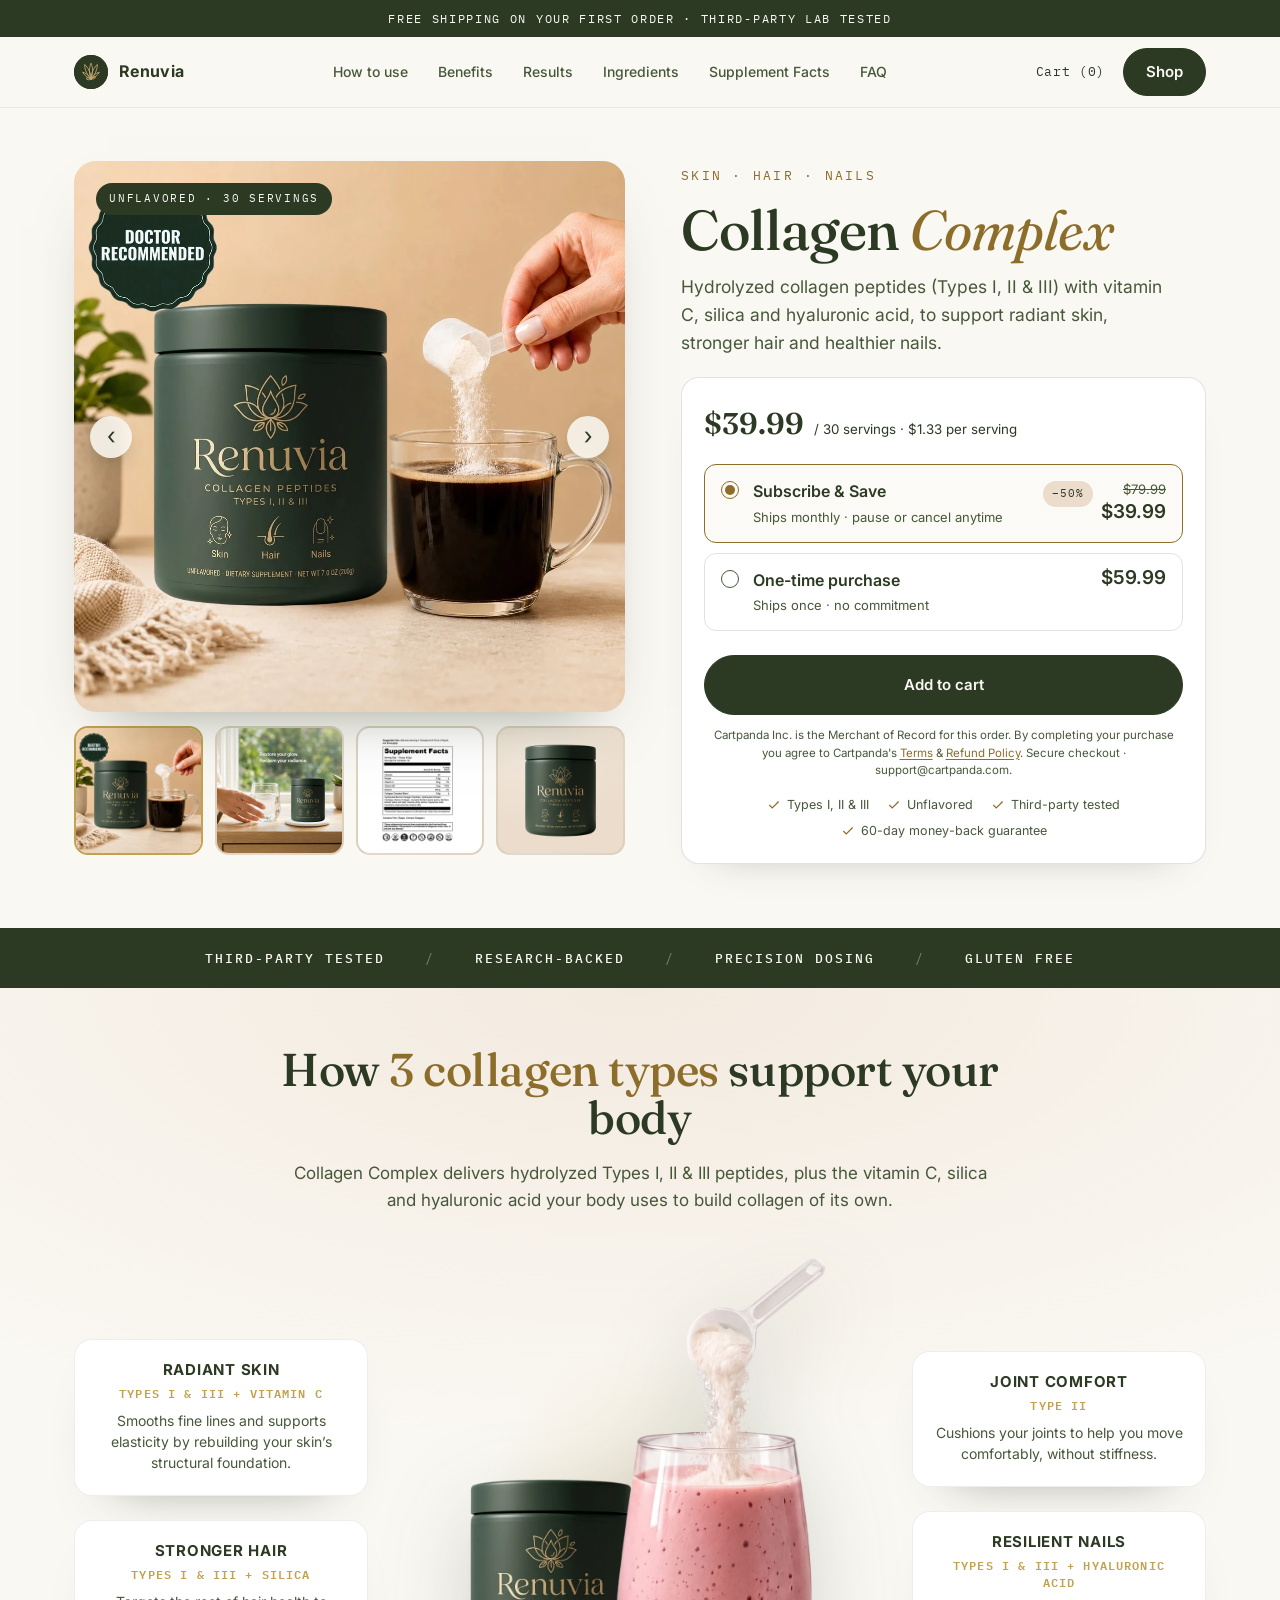
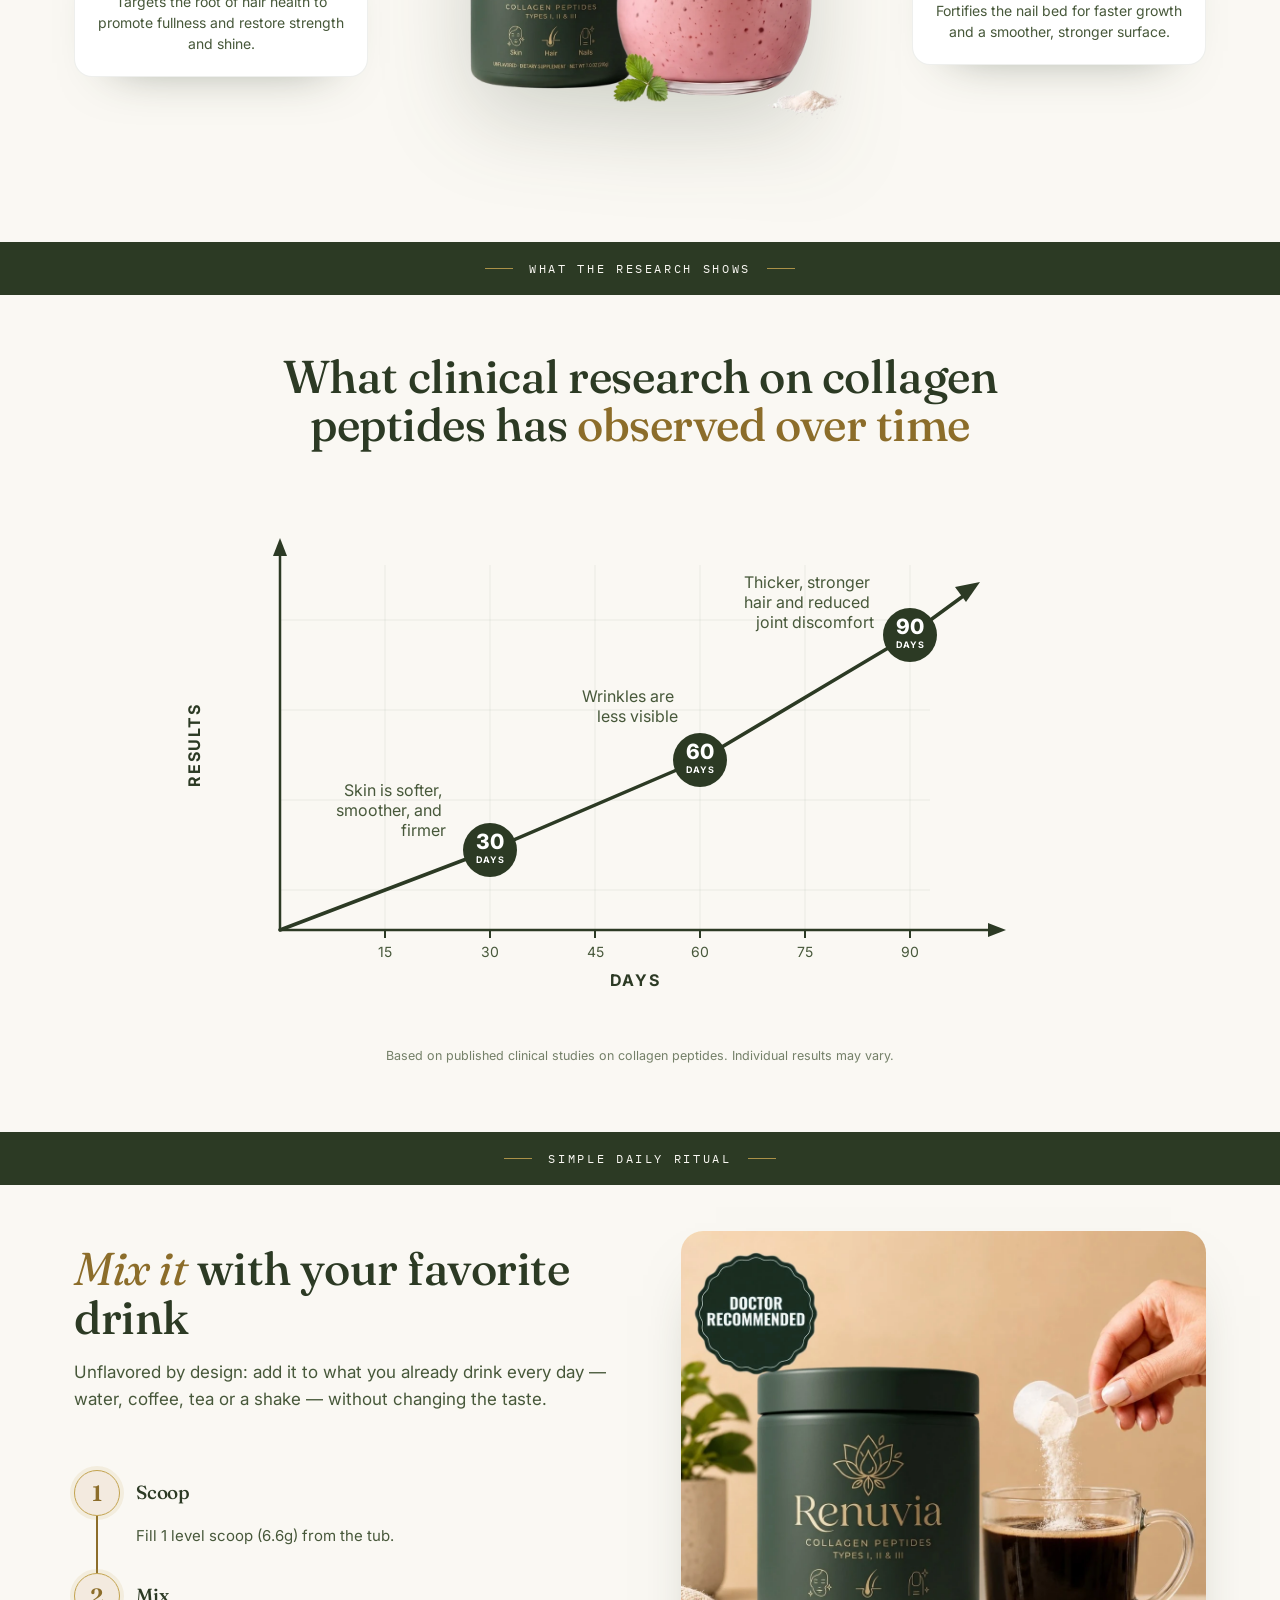
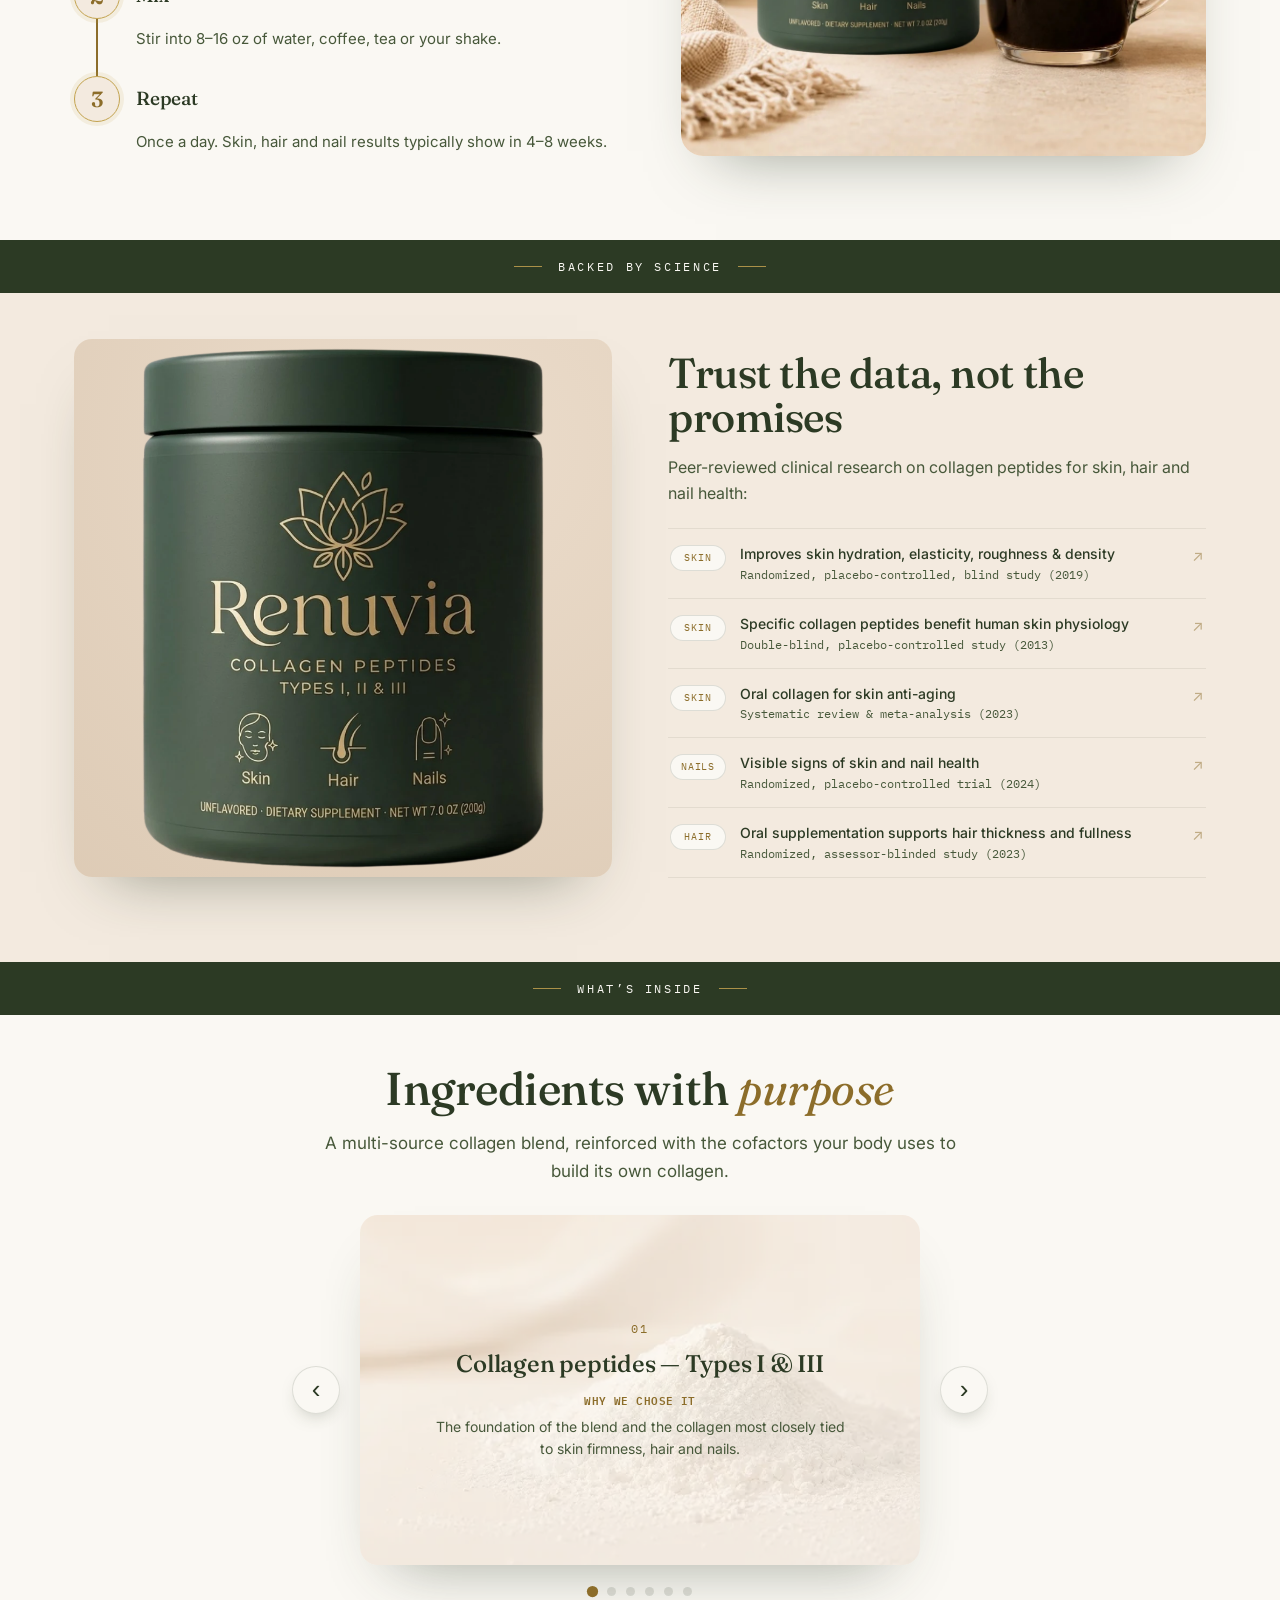
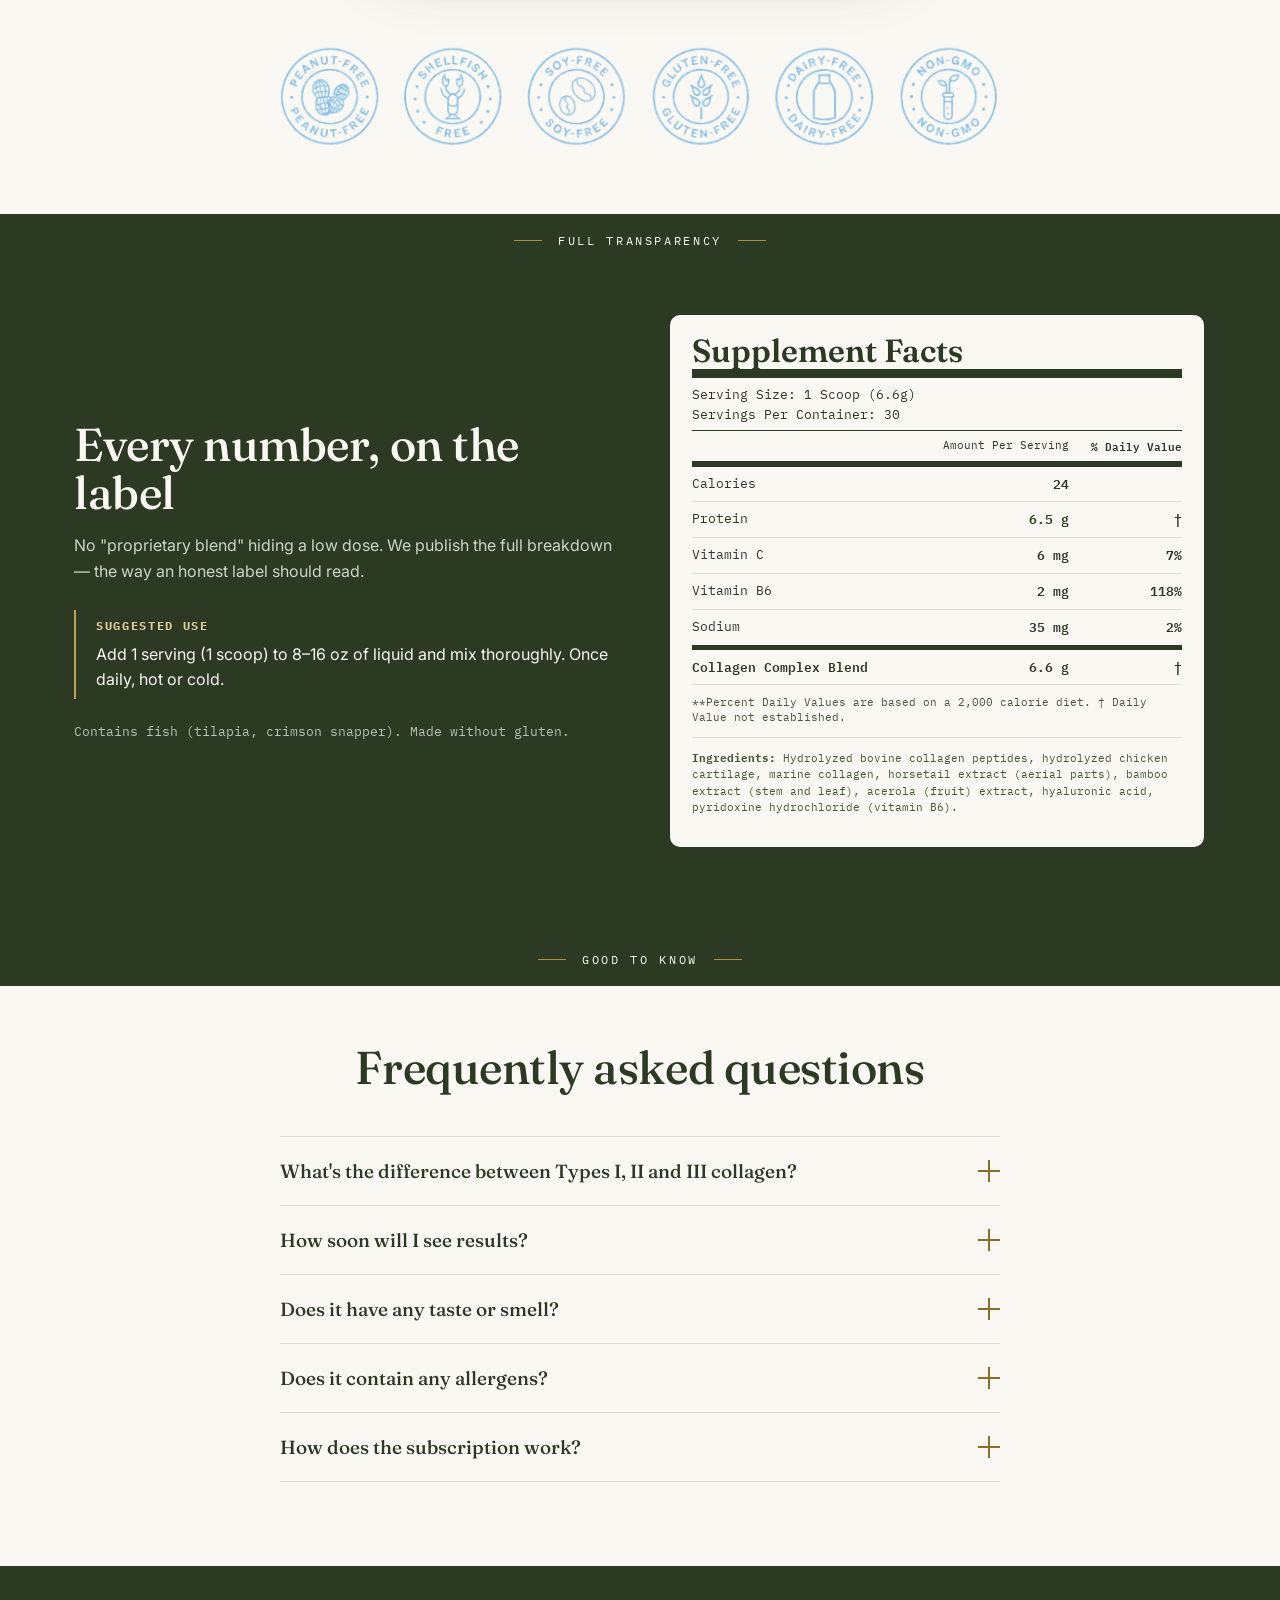
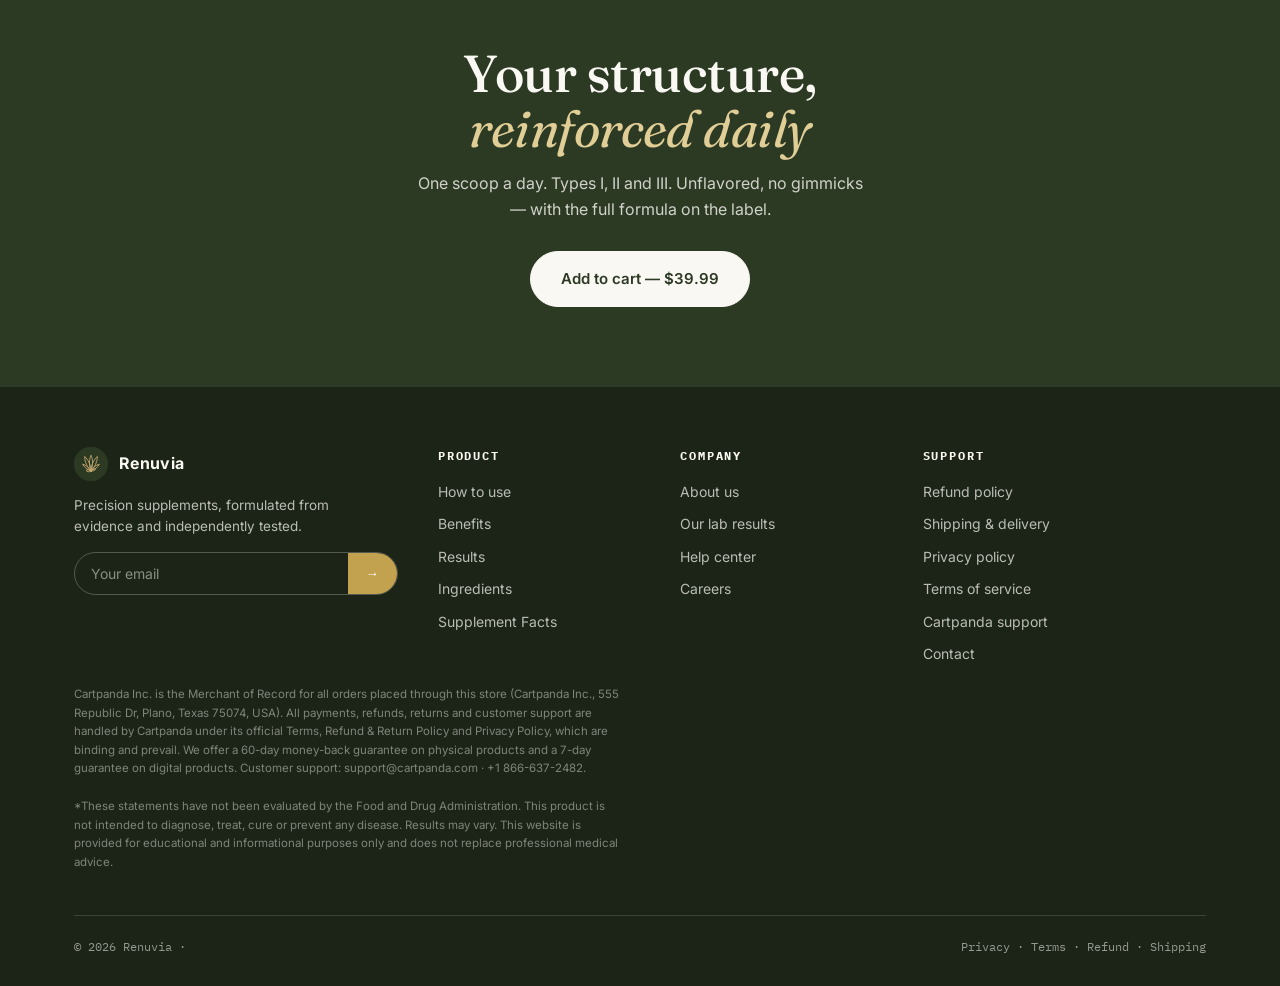
==== index.html @ 71527105 "Add script tag for cpsales.js in index.html" ====
<!doctype html>
<html lang="en">

<head>
  <meta charset="utf-8">
  <meta name="viewport" content="width=device-width, initial-scale=1">
  <title>Collagen Complex — Renuvia</title>
  <meta name="description"
    content="Renuvia Collagen Complex: Types I, II & III collagen peptides for healthier skin, hair and nails. Unflavored. 30 servings.">
  <link rel="icon" type="image/svg+xml" href="assets/img/favicon.svg">
  <link rel="apple-touch-icon" href="assets/img/favicon.svg">

  <!-- Open Graph / social sharing — TROQUE o domínio abaixo pelo seu domínio real -->
  <meta property="og:type" content="product">
  <meta property="og:site_name" content="Renuvia">
  <meta property="og:title" content="Collagen Complex — Renuvia">
  <meta property="og:description"
    content="Hydrolyzed collagen peptides (Types I, II & III) with vitamin C, silica and hyaluronic acid — for radiant skin, stronger hair and healthier nails.">
  <meta property="og:url" content="https://www.renuvia.com/">
  <meta property="og:image" content="https://www.renuvia.com/assets/img/img-02-697f4291.webp">
  <meta property="product:price:amount" content="39.99">
  <meta property="product:price:currency" content="USD">
  <meta name="twitter:card" content="summary_large_image">
  <meta name="twitter:title" content="Collagen Complex — Renuvia">
  <meta name="twitter:description"
    content="Types I, II & III collagen peptides for skin, hair and nails. Unflavored. 30 servings.">
  <meta name="twitter:image" content="https://www.renuvia.com/assets/img/img-02-697f4291.webp">

  <!-- Structured data — Product (troque o domínio nas URLs) -->
  <script type="application/ld+json">
{
  "@context": "https://schema.org/",
  "@type": "Product",
  "name": "Collagen Complex",
  "image": ["https://www.renuvia.com/assets/img/img-02-697f4291.webp"],
  "description": "Hydrolyzed collagen peptides (Types I, II & III) with vitamin C, silica and hyaluronic acid, to support radiant skin, stronger hair and healthier nails. Unflavored, 30 servings.",
  "brand": { "@type": "Brand", "name": "Renuvia" },
  "sku": "KMD-COLLAGEN-30",
  "offers": { "@type": "Offer", "priceCurrency": "USD", "price": "39.99", "availability": "https://schema.org/InStock", "url": "https://www.renuvia.com/" }
}
</script>
  <link rel="preconnect" href="https://fonts.googleapis.com">
  <link rel="preconnect" href="https://fonts.gstatic.com" crossorigin>
  <link
    href="https://fonts.googleapis.com/css2?family=Fraunces:ital,opsz,wght@0,9..144,400;0,9..144,500;0,9..144,600;1,9..144,400&family=Inter:wght@400;500;600;700&family=IBM+Plex+Mono:wght@400;500;600&display=swap"
    rel="stylesheet">

  <link rel="stylesheet" href="css/styles.css">
  <link rel="stylesheet" href="css/afiliates.css">
  <style>[data-af="yes"]{display:none}</style>
  <script type="text/javascript" src="https://assets.mycartpanda.com/cartx-ecomm-ui-assets/js/cpsales.js"></script>
</head>

<body>

  <div class="announce">Free shipping on your first order &middot; Third-party lab tested</div>

  <header>
    <div class="wrap nav">
      <a class="brand" href="#top">
        <img class="mark" src="assets/img/favicon.svg" alt="Renuvia logo">
        <b>Renuvia</b>
      </a>
      <nav class="nav-links" aria-label="Main menu">
        <a href="#how">How to use</a>
        <a href="#how-it-works">Benefits</a>
        <a href="#results">Results</a>
        <a href="#ingredients">Ingredients</a>
        <a href="#facts">Supplement Facts</a>
        <a href="#faq">FAQ</a>
      </nav>
      <div class="nav-cta">
        <span class="cart">Cart (0)</span>
        <a href="#buy" class="btn" style="padding:11px 22px">Shop</a>
        <button class="burger" aria-label="Open menu"
          style="display:none"><span></span><span></span><span></span></button>
      </div>
    </div>
  </header>

  <!-- ---------- Defult ---------- -->
  <div data-af="no">
    <main id="top">

      <!-- HERO -->
      <section class="hero">
        <div class="wrap hero-grid">
          <div class="hero-figure">
            <div class="hero-media" data-carousel tabindex="0">
              <div class="carousel-track">
                <div class="carousel-slide carousel-slide--full is-active"><img src="assets/img/img-02-697f4291.webp"
                    alt="Collagen Complex supplement tub" width="1100" height="1100" fetchpriority="high"></div>
                <div class="carousel-slide carousel-slide--full"><img src="assets/img/img-03-0a2d2844.webp"
                    alt="Woman with healthy, glowing skin" width="1000" height="1000"></div>
                <div class="carousel-slide carousel-slide--full"><img src="assets/img/img-05-bfeb7de9.webp"
                    alt="Supplement facts panel" width="1200" height="1200"></div>
                <div class="carousel-slide carousel-slide--product"><img src="assets/img/img-06-f1701b2e.webp"
                    alt="Collagen Complex tub, 200g, 30 servings" width="1000" height="1000"></div>
              </div>
              <button type="button" class="carousel-arrow carousel-prev" aria-label="Previous image">&#8249;</button>
              <button type="button" class="carousel-arrow carousel-next" aria-label="Next image">&#8250;</button>
              <span class="tag">Unflavored &middot; 30 servings</span>
            </div>
            <div class="carousel-thumbs">
              <button type="button" class="carousel-thumb carousel-thumb--full is-active" aria-label="View product"><img
                  src="assets/img/img-02-697f4291.webp" alt="" width="1100" height="1100"></button>
              <button type="button" class="carousel-thumb carousel-thumb--full" aria-label="View lifestyle"><img
                  src="assets/img/img-03-0a2d2844.webp" alt="" width="1000" height="1000"></button>
              <button type="button" class="carousel-thumb carousel-thumb--full" aria-label="View supplement facts"><img
                  src="assets/img/img-05-bfeb7de9.webp" alt="" width="1200" height="1200"></button>
              <button type="button" class="carousel-thumb carousel-thumb--product" aria-label="View the product"><img
                  src="assets/img/img-06-f1701b2e.webp" alt="" width="1000" height="1000"></button>
            </div>
          </div>
          <div id="buy">
            <p class="keywords">Skin &middot; Hair &middot; Nails</p>
            <h1>Collagen <em>Complex</em></h1>
            <p class="lede">Hydrolyzed collagen peptides (Types I, II & III) with vitamin C, silica and hyaluronic acid,
              to support radiant skin, stronger hair and healthier nails.</p>
            <div class="buybox">
              <div class="price-row">
                <span class="price">$39.99</span>
                <small>/ 30 servings &middot; $1.33 per serving</small>
              </div>

              <label class="opt is-active" data-opt
                data-checkout="https://SEU-CHECKOUT.mycartpanda.com/checkout?plan=subscribe" data-price="$39.99">
                <span class="radio"></span>
                <span>
                  <span class="label">Subscribe &amp; Save</span>
                  <span class="sub">Ships monthly &middot; pause or cancel anytime</span>
                </span>
                <span class="opt-end">
                  <span class="badge">−50%</span>
                  <span class="p"><s>$79.99</s><b>$39.99</b></span>
                </span>
              </label>

              <label class="opt" data-opt data-checkout="https://SEU-CHECKOUT.mycartpanda.com/checkout?plan=onetime"
                data-price="$59.99">
                <span class="radio"></span>
                <span>
                  <span class="label">One-time purchase</span>
                  <span class="sub">Ships once &middot; no commitment</span>
                </span>
                <span class="opt-end">
                  <span class="p"><b>$59.99</b></span>
                </span>
              </label>

              <!-- No hardcoded link: the checkout URL is set from the selected option's data-checkout at runtime -->
              <a id="add-to-cart" class="btn btn--block" role="button" tabindex="0"
                style="margin-top:14px;cursor:pointer">Add to cart</a>

              <p class="mor-note">Cartpanda Inc. is the Merchant of Record for this order. By completing your purchase
                you
                agree to Cartpanda's <a href="lgl/terms.html">Terms</a> &amp; <a href="lgl/refund-policy.html">Refund
                  Policy</a>. Secure checkout &middot; support@cartpanda.com.</p>

              <div class="assure">
                <span><svg viewBox="0 0 24 24" fill="none" stroke="currentColor" stroke-width="2">
                    <path d="M20 6 9 17l-5-5" />
                  </svg> Types I, II &amp; III</span>
                <span><svg viewBox="0 0 24 24" fill="none" stroke="currentColor" stroke-width="2">
                    <path d="M20 6 9 17l-5-5" />
                  </svg> Unflavored</span>
                <span><svg viewBox="0 0 24 24" fill="none" stroke="currentColor" stroke-width="2">
                    <path d="M20 6 9 17l-5-5" />
                  </svg> Third-party tested</span>
                <span><svg viewBox="0 0 24 24" fill="none" stroke="currentColor" stroke-width="2">
                    <path d="M20 6 9 17l-5-5" />
                  </svg> 60-day money-back guarantee</span>
              </div>
            </div>
          </div>
        </div>
      </section>

      <!-- TRUST -->
      <div class="trust">
        <div class="wrap">
          <span><b>Third-party tested</b></span><span class="dot">/</span>
          <span><b>Research-backed</b></span><span class="dot">/</span>
          <span><b>Precision dosing</b></span><span class="dot">/</span>
          <span><b>Gluten free</b></span>
        </div>
      </div>

      <!-- BENEFITS: HOW COLLAGEN TYPES SUPPORT THE BODY -->
      <section id="how-it-works" class="sec b5">
        <div class="wrap">
          <div class="sec-head">
            <h2>How <span style="color:var(--azure-deep)">3 collagen types</span> support your body</h2>
            <p>Collagen Complex delivers hydrolyzed Types I, II &amp; III peptides, plus the vitamin C, silica and
              hyaluronic acid your body uses to build collagen of its own.</p>
          </div>
          <div class="b5-grid">
            <div class="b5-col">
              <article class="b5-card">
                <h3>Radiant Skin</h3>
                <p class="types">Types I &amp; III + Vitamin C</p>
                <p>Smooths fine lines and supports elasticity by rebuilding your skin&rsquo;s structural foundation.</p>
              </article>
              <article class="b5-card">
                <h3>Stronger Hair</h3>
                <p class="types">Types I &amp; III + Silica</p>
                <p>Targets the root of hair health to promote fullness and restore strength and shine.</p>
              </article>
            </div>
            <!-- Static product + smoothie composition. -->
            <div class="b5-media">
              <img src="assets/img/collagen-pour.webp"
                alt="Renuvia Collagen Complex tub with a scoop of powder being poured into a smoothie" width="1200"
                height="1200" loading="lazy">
            </div>
            <div class="b5-col">
              <article class="b5-card">
                <h3>Joint Comfort</h3>
                <p class="types">Type II</p>
                <p>Cushions your joints to help you move comfortably, without stiffness.</p>
              </article>
              <article class="b5-card">
                <h3>Resilient Nails</h3>
                <p class="types">Types I &amp; III + Hyaluronic Acid</p>
                <p>Fortifies the nail bed for faster growth and a smoother, stronger surface.</p>
              </article>
            </div>
          </div>
        </div>
      </section>

      <div class="divband">
        <div class="wrap"><span class="cap">What the research shows</span></div>
      </div>

      <!-- TRANSFORMATION TIMELINE -->
      <section id="timeline" class="sec timeline">
        <div class="wrap">
          <div class="sec-head">
            <h2>What clinical research on collagen peptides has <span style="color:var(--azure-deep)">observed over
                time</span></h2>
          </div>
          <div class="tl-chart" data-timeline>
            <svg viewBox="50 0 920 540" role="img"
              aria-label="Timeline of changes reported in collagen peptide studies at 30, 60 and 90 days">
              <!-- grid -->
              <g class="tl-grid">
                <line x1="255" y1="95" x2="255" y2="460" />
                <line x1="360" y1="95" x2="360" y2="460" />
                <line x1="465" y1="95" x2="465" y2="460" />
                <line x1="570" y1="95" x2="570" y2="460" />
                <line x1="675" y1="95" x2="675" y2="460" />
                <line x1="780" y1="95" x2="780" y2="460" />
                <line x1="150" y1="150" x2="800" y2="150" />
                <line x1="150" y1="240" x2="800" y2="240" />
                <line x1="150" y1="330" x2="800" y2="330" />
                <line x1="150" y1="420" x2="800" y2="420" />
              </g>
              <!-- axes -->
              <path class="tl-axis" d="M150,460 L150,82" />
              <path class="tl-axis" d="M150,460 L862,460" />
              <polygon class="tl-arrow" points="150,68 143,86 157,86" />
              <polygon class="tl-arrow" points="876,460 858,453 858,467" />
              <!-- tick marks -->
              <g class="tl-tickmark">
                <line x1="255" y1="460" x2="255" y2="468" />
                <line x1="360" y1="460" x2="360" y2="468" />
                <line x1="465" y1="460" x2="465" y2="468" />
                <line x1="570" y1="460" x2="570" y2="468" />
                <line x1="675" y1="460" x2="675" y2="468" />
                <line x1="780" y1="460" x2="780" y2="468" />
              </g>
              <!-- tick labels -->
              <text class="tl-tick" x="255" y="487">15</text>
              <text class="tl-tick" x="360" y="487">30</text>
              <text class="tl-tick" x="465" y="487">45</text>
              <text class="tl-tick" x="570" y="487">60</text>
              <text class="tl-tick" x="675" y="487">75</text>
              <text class="tl-tick" x="780" y="487">90</text>
              <!-- axis titles -->
              <text class="tl-axis-label" x="70" y="275" font-size="16" text-anchor="middle"
                transform="rotate(-90 70 275)">RESULTS</text>
              <text class="tl-axis-label" x="505" y="516" font-size="16" text-anchor="middle">DAYS</text>
              <!-- trend line -->
              <path class="tl-line" pathLength="1" d="M150,460 L360,380 L570,290 L780,165 L836,124" />
              <polygon class="tl-endarrow tl-arrow" points="850,112 836,132 825,117" />
              <!-- captions -->
              <text class="tl-cap c1" text-anchor="end">
                <tspan x="316" y="326">Skin is softer,</tspan>
                <tspan x="316" y="346">smoother, and</tspan>
                <tspan x="316" y="366">firmer</tspan>
              </text>
              <text class="tl-cap c2" text-anchor="end">
                <tspan x="548" y="232">Wrinkles are</tspan>
                <tspan x="548" y="252">less visible</tspan>
              </text>
              <text class="tl-cap c3" text-anchor="end">
                <tspan x="744" y="118">Thicker, stronger</tspan>
                <tspan x="744" y="138">hair and reduced</tspan>
                <tspan x="744" y="158">joint discomfort</tspan>
              </text>
              <!-- milestone nodes -->
              <g class="tl-node n1">
                <circle class="tl-node-c" cx="360" cy="380" r="27" />
                <text class="tl-node-t" x="360" y="379" font-size="21">30</text>
                <text class="tl-node-d" x="360" y="393" font-size="9">DAYS</text>
              </g>
              <g class="tl-node n2">
                <circle class="tl-node-c" cx="570" cy="290" r="27" />
                <text class="tl-node-t" x="570" y="289" font-size="21">60</text>
                <text class="tl-node-d" x="570" y="303" font-size="9">DAYS</text>
              </g>
              <g class="tl-node n3">
                <circle class="tl-node-c" cx="780" cy="165" r="27" />
                <text class="tl-node-t" x="780" y="164" font-size="21">90</text>
                <text class="tl-node-d" x="780" y="178" font-size="9">DAYS</text>
              </g>
            </svg>
          </div>
          <p class="tl-foot">Based on published clinical studies on collagen peptides. Individual results may vary.</p>
        </div>
      </section>

      <div class="divband">
        <div class="wrap"><span class="cap">Simple daily ritual</span></div>
      </div>

      <!-- HOW TO USE -->
      <section id="how" class="sec">
        <div class="wrap how-grid">
          <div class="sec-head">
            <h2><em>Mix it</em> with your favorite drink</h2>
            <p>Unflavored by design: add it to what you already drink every day — water, coffee, tea or a shake —
              without changing the taste.</p>
          </div>
          <div class="how-media"><img src="assets/img/img-02-697f4291.webp"
              alt="Collagen Complex mixed into coffee — take it with any drink" width="1100" height="1100"
              loading="lazy">
          </div>
          <div class="steps" data-steps>
            <div class="step"><span class="k">1</span>
              <h3>Scoop</h3>
              <p>Fill 1 level scoop (6.6g) from the tub.</p>
            </div>
            <div class="step"><span class="k">2</span>
              <h3>Mix</h3>
              <p>Stir into 8–16 oz of water, coffee, tea or your shake.</p>
            </div>
            <div class="step"><span class="k">3</span>
              <h3>Repeat</h3>
              <p>Once a day. Skin, hair and nail results typically show in 4–8 weeks.</p>
            </div>
          </div>
        </div>
      </section>

      <div class="divband">
        <div class="wrap"><span class="cap">Backed by science</span></div>
      </div>

      <!-- STANDARDS -->
      <section id="results" class="sec standards">
        <div class="wrap std-grid">
          <div class="std-media"><img src="assets/img/img-06-f1701b2e.webp" alt="Renuvia Collagen Complex tub"
              width="1000" height="1000" loading="lazy"></div>
          <div>
            <h2>Trust the data, not the promises</h2>
            <p>Peer-reviewed clinical research on collagen peptides for skin, hair and nail health:</p>
            <ul class="std-studies">
              <li><a href="https://pubmed.ncbi.nlm.nih.gov/31627309/" target="_blank" rel="noopener">
                  <span class="s-tag">Skin</span>
                  <span class="s-txt"><span class="s-t">Improves skin hydration, elasticity, roughness &amp;
                      density</span><em>Randomized, placebo-controlled, blind study (2019)</em></span>
                  <span class="s-arrow" aria-hidden="true">↗</span>
                </a></li>
              <li><a href="https://pubmed.ncbi.nlm.nih.gov/23949208/" target="_blank" rel="noopener">
                  <span class="s-tag">Skin</span>
                  <span class="s-txt"><span class="s-t">Specific collagen peptides benefit human skin
                      physiology</span><em>Double-blind, placebo-controlled study (2013)</em></span>
                  <span class="s-arrow" aria-hidden="true">↗</span>
                </a></li>
              <li><a href="https://pubmed.ncbi.nlm.nih.gov/37432180/" target="_blank" rel="noopener">
                  <span class="s-tag">Skin</span>
                  <span class="s-txt"><span class="s-t">Oral collagen for skin anti-aging</span><em>Systematic review
                      &amp; meta-analysis (2023)</em></span>
                  <span class="s-arrow" aria-hidden="true">↗</span>
                </a></li>
              <li><a href="https://pubmed.ncbi.nlm.nih.gov/39143887/" target="_blank" rel="noopener">
                  <span class="s-tag">Nails</span>
                  <span class="s-txt"><span class="s-t">Visible signs of skin and nail health</span><em>Randomized,
                      placebo-controlled trial (2024)</em></span>
                  <span class="s-arrow" aria-hidden="true">↗</span>
                </a></li>
              <li><a href="https://pubmed.ncbi.nlm.nih.gov/37357646/" target="_blank" rel="noopener">
                  <span class="s-tag">Hair</span>
                  <span class="s-txt"><span class="s-t">Oral supplementation supports hair thickness and
                      fullness</span><em>Randomized, assessor-blinded study (2023)</em></span>
                  <span class="s-arrow" aria-hidden="true">↗</span>
                </a></li>
            </ul>
          </div>
        </div>
      </section>

      <div class="divband">
        <div class="wrap"><span class="cap">What&rsquo;s inside</span></div>
      </div>

      <!-- INGREDIENTS -->
      <section id="ingredients" class="sec">
        <div class="wrap">
          <div class="sec-head">
            <h2>Ingredients with <em>purpose</em></h2>
            <p>A multi-source collagen blend, reinforced with the cofactors your body uses to build its own collagen.
            </p>
          </div>
          <div class="ing-carousel" data-ing-carousel>
            <button class="ing-arrow ing-prev" type="button" aria-label="Previous ingredient">&lsaquo;</button>
            <div class="ing-stage">
              <div class="ing-facet"></div>
              <div class="ing-slides">
                <article class="ing-slide is-active">
                  <div class="ing-bg" style="background-image:url('assets/img/img-20-dab41f68.webp')"></div>
                  <div class="num">01</div>
                  <h3>Collagen peptides &mdash; Types I &amp; III</h3>
                  <p><span class="why">Why we chose it</span>The foundation of the blend and the collagen most closely
                    tied to skin firmness, hair and nails.</p>
                </article>
                <article class="ing-slide">
                  <div class="ing-bg" style="background-image:url('assets/img/img-21-80c1e85e.webp')"></div>
                  <div class="num">02</div>
                  <h3>Marine collagen &mdash; Type I</h3>
                  <p><span class="why">Why we chose it</span>Small, fast-absorbing peptides your body takes up quickly
                    for
                    everyday support.</p>
                </article>
                <article class="ing-slide">
                  <div class="ing-bg" style="background-image:url('assets/img/img-22-7c879252.webp')"></div>
                  <div class="num">03</div>
                  <h3>Collagen &mdash; Type II</h3>
                  <p><span class="why">Why we chose it</span>Rounds out the complete multi-type matrix, so you're not
                    relying on a single source.</p>
                </article>
                <article class="ing-slide">
                  <div class="ing-bg" style="background-image:url('assets/img/img-23-f61a76e5.webp')"></div>
                  <div class="num">04</div>
                  <h3>Hyaluronic acid</h3>
                  <p><span class="why">Why we chose it</span>Holds moisture in the skin for a hydrated, plumper-looking
                    finish.</p>
                </article>
                <article class="ing-slide">
                  <div class="ing-bg" style="background-image:url('assets/img/img-24-fded2fdc.webp')"></div>
                  <div class="num">05</div>
                  <h3>Vitamin C (from acerola)</h3>
                  <p><span class="why">Why we chose it</span>An essential cofactor &mdash; your body can't build new
                    collagen without it.</p>
                </article>
                <article class="ing-slide">
                  <div class="ing-bg" style="background-image:url('assets/img/img-25-b77d67dd.webp')"></div>
                  <div class="num">06</div>
                  <h3>Silica (from horsetail &amp; bamboo)</h3>
                  <p><span class="why">Why we chose it</span>A plant-derived mineral that supports the structure of skin
                    and hair.</p>
                </article>
              </div>
            </div>
            <button class="ing-arrow ing-next" type="button" aria-label="Next ingredient">&rsaquo;</button>
          </div>
          <div class="ing-dots" data-ing-dots>
            <button class="ing-dot is-active" type="button" aria-label="Ingredient 1"></button>
            <button class="ing-dot" type="button" aria-label="Ingredient 2"></button>
            <button class="ing-dot" type="button" aria-label="Ingredient 3"></button>
            <button class="ing-dot" type="button" aria-label="Ingredient 4"></button>
            <button class="ing-dot" type="button" aria-label="Ingredient 5"></button>
            <button class="ing-dot" type="button" aria-label="Ingredient 6"></button>
          </div>
          <div class="ing-badges"><img src="assets/img/img-15-737b0ed7.webp"
              alt="Peanut-free, shellfish-free, soy-free, gluten-free, dairy-free, non-GMO" width="1600" height="267"
              loading="lazy"></div>
        </div>
      </section>


      <div class="divband">
        <div class="wrap"><span class="cap">Full transparency</span></div>
      </div>

      <!-- FACTS + SUPPLEMENT PANEL (signature) -->
      <section id="facts" class="sec facts">
        <div class="wrap facts-grid">
          <div>
            <h2>Every number, on the label</h2>
            <p>No "proprietary blend" hiding a low dose. We publish the full breakdown — the way an honest label should
              read.</p>
            <div class="use">
              <b>Suggested use</b>
              Add 1 serving (1 scoop) to 8–16 oz of liquid and mix thoroughly. Once daily, hot or cold.
            </div>
            <p class="allergen">Contains fish (tilapia, crimson snapper). Made without gluten.</p>
          </div>

          <div class="panel" aria-label="Supplement facts">
            <div class="title">Supplement Facts</div>
            <div class="meta">Serving Size: 1 Scoop (6.6g)<br>Servings Per Container: 30</div>
            <table>
              <thead>
                <tr>
                  <td></td>
                  <td>Amount Per Serving</td>
                  <td class="dv">% Daily Value</td>
                </tr>
              </thead>
              <tbody>
                <tr>
                  <td>Calories</td>
                  <td class="dv">24</td>
                  <td class="dv"></td>
                </tr>
                <tr>
                  <td>Protein</td>
                  <td class="dv">6.5 g</td>
                  <td class="dv">†</td>
                </tr>
                <tr>
                  <td>Vitamin C</td>
                  <td class="dv">6 mg</td>
                  <td class="dv">7%</td>
                </tr>
                <tr>
                  <td>Vitamin B6</td>
                  <td class="dv">2 mg</td>
                  <td class="dv">118%</td>
                </tr>
                <tr class="rule-heavy">
                  <td>Sodium</td>
                  <td class="dv">35 mg</td>
                  <td class="dv">2%</td>
                </tr>
                <tr class="blend">
                  <td>Collagen Complex Blend</td>
                  <td class="dv">6.6 g</td>
                  <td class="dv">†</td>
                </tr>
              </tbody>
            </table>
            <p class="note">**Percent Daily Values are based on a 2,000 calorie diet. † Daily Value not established.</p>
            <p class="ingredients"><b>Ingredients:</b> Hydrolyzed bovine collagen peptides, hydrolyzed chicken
              cartilage,
              marine collagen, horsetail extract (aerial parts), bamboo extract (stem and leaf), acerola (fruit)
              extract,
              hyaluronic acid, pyridoxine hydrochloride (vitamin B6).</p>
          </div>
        </div>
      </section>

      <div class="divband">
        <div class="wrap"><span class="cap">Good to know</span></div>
      </div>

      <!-- FAQ -->
      <section id="faq" class="sec">
        <div class="wrap">
          <div class="sec-head">
            <h2>Frequently asked questions</h2>
          </div>
          <div class="faq-list">
            <div class="qa">
              <button aria-expanded="false"><span>What's the difference between Types I, II and III
                  collagen?</span><span class="ic"></span></button>
              <div class="ans">
                <p>Types I and III are the collagen most abundant in skin, hair and nails, while Type II rounds out the
                  complete collagen matrix. Bringing all three together in one scoop gives your skin, hair and nails
                  broad, well-rounded support.</p>
              </div>
            </div>
            <div class="qa">
              <button aria-expanded="false"><span>How soon will I see results?</span><span class="ic"></span></button>
              <div class="ans">
                <p>Most people notice more hydrated skin within 2–4 weeks. Visible improvements in texture, hair and
                  nails
                  typically appear between 4 and 12 weeks of consistent use.</p>
              </div>
            </div>
            <div class="qa">
              <button aria-expanded="false"><span>Does it have any taste or smell?</span><span
                  class="ic"></span></button>
              <div class="ans">
                <p>It's unflavored. It dissolves neutrally in hot or cold liquids without altering the taste of your
                  coffee, tea, water or shake.</p>
              </div>
            </div>
            <div class="qa">
              <button aria-expanded="false"><span>Does it contain any allergens?</span><span class="ic"></span></button>
              <div class="ans">
                <p>Yes — it contains fish, from the marine collagen. It's also made without gluten. If you have any
                  dietary restrictions, always check the full label before use.</p>
              </div>
            </div>
            <div class="qa">
              <button aria-expanded="false"><span>How does the subscription work?</span><span
                  class="ic"></span></button>
              <div class="ans">
                <p>You get a fresh tub every month at 10% off. You can pause, change the frequency or cancel anytime,
                  right from your account.</p>
              </div>
            </div>
          </div>
        </div>
      </section>

      <!-- CTA BAND -->
      <div class="band">
        <div class="wrap">
          <h2>Your structure,<br><em>reinforced daily</em></h2>
          <p>One scoop a day. Types I, II and III. Unflavored, no gimmicks — with the full formula on the label.</p>
          <a href="https://SEU-CHECKOUT.mycartpanda.com/checkout?plan=subscribe" class="btn">Add to cart — $39.99</a>
        </div>
      </div>

    </main>
  </div>
  <!-- ---------- Defult ---------- -->

  <!-- ---------- Afiliados ---------- -->
  <div data-af="yes">
    <main id="top">

      <!-- HERO -->
      <section class="hero">
        <div class="wrap hero-grid">
          <div class="hero-figure">
            <div class="hero-media" data-carousel tabindex="0">
              <div class="carousel-track">
                <div class="carousel-slide carousel-slide--full is-active"><img src="assets/img/img-02-697f4291.webp"
                    alt="Collagen Complex, doctor recommended" width="1100" height="1100" fetchpriority="high"></div>
                <div class="carousel-slide carousel-slide--full"><img src="assets/img/img-03-0a2d2844.webp"
                    alt="Woman with healthy, glowing skin" width="1000" height="1000"></div>
                <div class="carousel-slide carousel-slide--full"><img src="assets/img/img-04-16fee744.webp"
                    alt="Before-and-after skin results" width="1200" height="1200"></div>
                <div class="carousel-slide carousel-slide--full"><img src="assets/img/img-05-bfeb7de9.webp"
                    alt="Supplement facts panel" width="1200" height="1200"></div>
                <div class="carousel-slide carousel-slide--product"><img src="assets/img/img-06-f1701b2e.webp"
                    alt="Collagen Complex tub, 200g, 30 servings" width="1000" height="1000"></div>
              </div>
              <button type="button" class="carousel-arrow carousel-prev" aria-label="Previous image">&#8249;</button>
              <button type="button" class="carousel-arrow carousel-next" aria-label="Next image">&#8250;</button>
              <span class="tag">Unflavored &middot; 30 servings</span>
            </div>
            <div class="carousel-thumbs">
              <button type="button" class="carousel-thumb carousel-thumb--full is-active"
                aria-label="View doctor recommended"><img src="assets/img/img-02-697f4291.webp" alt="" width="1100"
                  height="1100"></button>
              <button type="button" class="carousel-thumb carousel-thumb--full" aria-label="View lifestyle"><img
                  src="assets/img/img-03-0a2d2844.webp" alt="" width="1000" height="1000"></button>
              <button type="button" class="carousel-thumb carousel-thumb--full" aria-label="View real results"><img
                  src="assets/img/img-04-16fee744.webp" alt="" width="1200" height="1200"></button>
              <button type="button" class="carousel-thumb carousel-thumb--full" aria-label="View supplement facts"><img
                  src="assets/img/img-05-bfeb7de9.webp" alt="" width="1200" height="1200"></button>
              <button type="button" class="carousel-thumb carousel-thumb--product" aria-label="View the product"><img
                  src="assets/img/img-06-f1701b2e.webp" alt="" width="1000" height="1000"></button>
            </div>
          </div>
          <div id="buy">
            <p class="keywords">Skin &middot; Hair &middot; Nails</p>
            <h1>Collagen <em>Complex</em></h1>
            <p class="lede">Hydrolyzed collagen peptides (Types I, II & III) with vitamin C, silica and hyaluronic acid,
              to support radiant skin, stronger hair and healthier nails.</p>
            <div class="stars"><span class="s">★★★★★</span> 4.9 &middot; <a href="#reviews" class="reviews-link">214
                verified reviews</a></div>

            <div class="scarcity" role="img" aria-label="93% sold">
              <div class="scarcity-track">
                <div class="scarcity-fill"></div>
              </div>
              <span class="scarcity-label">93% Sold</span>
            </div>

            <div class="buybox">

              <label class="opt is-active" data-opt
                data-checkout="https://SEU-CHECKOUT.mycartpanda.com/checkout?plan=subscribe" data-price="$39.99"
                style="padding-top:40px">
                <span class="pop-ribbon">★ Most popular &middot; Best price</span>
                <span class="radio"></span>
                <span>
                  <span class="label">Subscribe &amp; Save</span>
                  <span class="sub">Ships monthly &middot; pause or cancel anytime</span>
                  <ul class="opt-detail opt-pros">
                    <li><svg viewBox="0 0 24 24">
                        <path d="M20 6 9 17l-5-5" />
                      </svg>25% off every order</li>
                    <li><svg viewBox="0 0 24 24">
                        <path d="M20 6 9 17l-5-5" />
                      </svg>Free shipping today</li>
                  </ul>
                </span>
                <span class="opt-end">
                  <span class="p"><s>$79.99</s><b>$39.99</b><small
                      style="display:block;font-family:var(--mono);font-size:11px;font-weight:400;color:var(--ink-2);margin-top:4px">$1.43
                      / day</small></span>
                </span>
              </label>

              <label class="opt" data-opt data-checkout="https://SEU-CHECKOUT.mycartpanda.com/checkout?plan=onetime"
                data-price="$59.99">
                <span class="radio"></span>
                <span>
                  <span class="label">One-time purchase</span>
                  <span class="sub">Ships once &middot; no commitment</span>
                  <ul class="opt-detail opt-cons">
                    <li><svg viewBox="0 0 24 24">
                        <path d="M18 6 6 18M6 6l12 12" />
                      </svg>No free shipping or discount</li>
                    <li><svg viewBox="0 0 24 24">
                        <path d="M18 6 6 18M6 6l12 12" />
                      </svg>Second order at full price</li>
                  </ul>
                </span>
                <span class="opt-end">
                  <span class="p"><s>$79.99</s><b>$59.99</b><small
                      style="display:block;font-family:var(--mono);font-size:11px;font-weight:400;color:var(--ink-2);margin-top:4px">$2.86
                      / day</small></span>
                </span>
              </label>

              <!-- href is set from the selected option's data-checkout by main.js -->
              <a id="add-to-cart" class="btn btn--block" style="margin-top:14px"
                href="https://SEU-CHECKOUT.mycartpanda.com/checkout?plan=subscribe">Add to cart</a>

              <div class="assure">
                <span><svg viewBox="0 0 24 24" fill="none" stroke="currentColor" stroke-width="2">
                    <path d="M20 6 9 17l-5-5" />
                  </svg> Types I, II &amp; III</span>
                <span><svg viewBox="0 0 24 24" fill="none" stroke="currentColor" stroke-width="2">
                    <path d="M20 6 9 17l-5-5" />
                  </svg> Unflavored</span>
                <span><svg viewBox="0 0 24 24" fill="none" stroke="currentColor" stroke-width="2">
                    <path d="M20 6 9 17l-5-5" />
                  </svg> Third-party tested</span>
              </div>
            </div>
          </div>
        </div>
      </section>

      <!-- TRUST -->
      <div class="trust">
        <div class="wrap">
          <span><b>Third-party tested</b></span><span class="dot">/</span>
          <span><b>Research-backed</b></span><span class="dot">/</span>
          <span><b>Precision dosing</b></span><span class="dot">/</span>
          <span><b>Gluten free</b></span>
        </div>
      </div>

      <!-- BENEFITS: HOW COLLAGEN TYPES SUPPORT THE BODY -->
      <section id="how-it-works" class="sec b5">
        <div class="wrap">
          <div class="sec-head">
            <h2>How <span style="color:var(--azure-deep)">3 collagen types</span> support your body</h2>
            <p>Collagen Complex delivers hydrolyzed Types I, II &amp; III peptides, plus the vitamin C, silica and
              hyaluronic acid your body uses to build collagen of its own.</p>
          </div>
          <div class="b5-grid">
            <div class="b5-col">
              <article class="b5-card">
                <h3>Radiant Skin</h3>
                <p class="types">Types I &amp; III + Vitamin C</p>
                <p>Smooths fine lines and supports elasticity by rebuilding your skin&rsquo;s structural foundation.</p>
              </article>
              <article class="b5-card">
                <h3>Stronger Hair</h3>
                <p class="types">Types I &amp; III + Silica</p>
                <p>Targets the root of hair health to promote fullness and restore strength and shine.</p>
              </article>
            </div>
            <!-- Static product + smoothie composition. -->
            <div class="b5-media">
              <img src="assets/img/collagen-pour.webp"
                alt="Renuvia Collagen Complex tub with a scoop of powder being poured into a smoothie" width="1200"
                height="1200" loading="lazy">
            </div>
            <div class="b5-col">
              <article class="b5-card">
                <h3>Joint Comfort</h3>
                <p class="types">Type II</p>
                <p>Cushions your joints to help you move comfortably, without stiffness.</p>
              </article>
              <article class="b5-card">
                <h3>Resilient Nails</h3>
                <p class="types">Types I &amp; III + Hyaluronic Acid</p>
                <p>Fortifies the nail bed for faster growth and a smoother, stronger surface.</p>
              </article>
            </div>
          </div>
        </div>
      </section>

      <div class="divband">
        <div class="wrap"><span class="cap">Transformation timeline</span></div>
      </div>

      <!-- TRANSFORMATION TIMELINE -->
      <section id="timeline" class="sec timeline">
        <div class="wrap">
          <div class="sec-head">
            <h2>Studies show noticeable change in <span style="color:var(--azure-deep)">as little as 30 days</span></h2>
          </div>
          <div class="tl-chart" data-timeline>
            <svg viewBox="50 0 920 540" role="img" aria-label="Timeline showing visible results at 30, 60 and 90 days">
              <!-- grid -->
              <g class="tl-grid">
                <line x1="255" y1="95" x2="255" y2="460" />
                <line x1="360" y1="95" x2="360" y2="460" />
                <line x1="465" y1="95" x2="465" y2="460" />
                <line x1="570" y1="95" x2="570" y2="460" />
                <line x1="675" y1="95" x2="675" y2="460" />
                <line x1="780" y1="95" x2="780" y2="460" />
                <line x1="150" y1="150" x2="800" y2="150" />
                <line x1="150" y1="240" x2="800" y2="240" />
                <line x1="150" y1="330" x2="800" y2="330" />
                <line x1="150" y1="420" x2="800" y2="420" />
              </g>
              <!-- axes -->
              <path class="tl-axis" d="M150,460 L150,82" />
              <path class="tl-axis" d="M150,460 L862,460" />
              <polygon class="tl-arrow" points="150,68 143,86 157,86" />
              <polygon class="tl-arrow" points="876,460 858,453 858,467" />
              <!-- tick marks -->
              <g class="tl-tickmark">
                <line x1="255" y1="460" x2="255" y2="468" />
                <line x1="360" y1="460" x2="360" y2="468" />
                <line x1="465" y1="460" x2="465" y2="468" />
                <line x1="570" y1="460" x2="570" y2="468" />
                <line x1="675" y1="460" x2="675" y2="468" />
                <line x1="780" y1="460" x2="780" y2="468" />
              </g>
              <!-- tick labels -->
              <text class="tl-tick" x="255" y="487">15</text>
              <text class="tl-tick" x="360" y="487">30</text>
              <text class="tl-tick" x="465" y="487">45</text>
              <text class="tl-tick" x="570" y="487">60</text>
              <text class="tl-tick" x="675" y="487">75</text>
              <text class="tl-tick" x="780" y="487">90</text>
              <!-- axis titles -->
              <text class="tl-axis-label" x="70" y="275" font-size="16" text-anchor="middle"
                transform="rotate(-90 70 275)">RESULTS</text>
              <text class="tl-axis-label" x="505" y="516" font-size="16" text-anchor="middle">DAYS</text>
              <!-- trend line -->
              <path class="tl-line" pathLength="1" d="M150,460 L360,380 L570,290 L780,165 L836,124" />
              <polygon class="tl-endarrow tl-arrow" points="850,112 836,132 825,117" />
              <!-- captions -->
              <text class="tl-cap c1" text-anchor="end">
                <tspan x="316" y="326">Skin is softer,</tspan>
                <tspan x="316" y="346">smoother, and</tspan>
                <tspan x="316" y="366">firmer</tspan>
              </text>
              <text class="tl-cap c2" text-anchor="end">
                <tspan x="548" y="232">Wrinkles are</tspan>
                <tspan x="548" y="252">less visible</tspan>
              </text>
              <text class="tl-cap c3" text-anchor="end">
                <tspan x="744" y="118">Thicker, stronger</tspan>
                <tspan x="744" y="138">hair and reduced</tspan>
                <tspan x="744" y="158">joint discomfort</tspan>
              </text>
              <!-- milestone nodes -->
              <g class="tl-node n1">
                <circle class="tl-node-c" cx="360" cy="380" r="27" />
                <text class="tl-node-t" x="360" y="379" font-size="21">30</text>
                <text class="tl-node-d" x="360" y="393" font-size="9">DAYS</text>
              </g>
              <g class="tl-node n2">
                <circle class="tl-node-c" cx="570" cy="290" r="27" />
                <text class="tl-node-t" x="570" y="289" font-size="21">60</text>
                <text class="tl-node-d" x="570" y="303" font-size="9">DAYS</text>
              </g>
              <g class="tl-node n3">
                <circle class="tl-node-c" cx="780" cy="165" r="27" />
                <text class="tl-node-t" x="780" y="164" font-size="21">90</text>
                <text class="tl-node-d" x="780" y="178" font-size="9">DAYS</text>
              </g>
            </svg>
          </div>
          <p class="tl-foot">Based on published clinical studies on collagen peptides. Individual results may vary.</p>
        </div>
      </section>

      <div class="divband">
        <div class="wrap"><span class="cap">Simple daily ritual</span></div>
      </div>

      <!-- HOW TO USE -->
      <section id="how" class="sec">
        <div class="wrap how-grid">
          <div class="sec-head">
            <h2><em>Mix it</em> with your favorite drink</h2>
            <p>Unflavored by design: add it to what you already drink every day — water, coffee, tea or a shake —
              without changing the taste.</p>
          </div>
          <div class="how-media"><img src="assets/img/img-02-697f4291.webp"
              alt="Collagen Complex mixed into coffee — take it with any drink" width="1100" height="1100"
              loading="lazy">
          </div>
          <div class="steps" data-steps>
            <div class="step"><span class="k">1</span>
              <h3>Scoop</h3>
              <p>Fill 1 level scoop (6.6g) from the tub.</p>
            </div>
            <div class="step"><span class="k">2</span>
              <h3>Mix</h3>
              <p>Stir into 8–16 oz of water, coffee, tea or your shake.</p>
            </div>
            <div class="step"><span class="k">3</span>
              <h3>Repeat</h3>
              <p>Once a day. Skin, hair and nail results typically show in 4–8 weeks.</p>
            </div>
          </div>
        </div>
      </section>

      <div class="divband">
        <div class="wrap"><span class="cap">Backed by science</span></div>
      </div>

      <!-- STANDARDS -->
      <section id="results" class="sec standards">
        <div class="wrap std-grid">
          <div class="std-media"><img src="assets/img/img-04-16fee744.webp"
              alt="Collagen Complex — real results, before and after" width="1200" height="1200" loading="lazy"></div>
          <div>
            <h2>Trust the data, not the promises</h2>
            <p>Peer-reviewed clinical research on collagen peptides for skin, hair and nail health:</p>
            <ul class="std-studies">
              <li><a href="https://pubmed.ncbi.nlm.nih.gov/31627309/" target="_blank" rel="noopener">
                  <span class="s-tag">Skin</span>
                  <span class="s-txt"><span class="s-t">Improves skin hydration, elasticity, roughness &amp;
                      density</span><em>Randomized, placebo-controlled, blind study (2019)</em></span>
                  <span class="s-arrow" aria-hidden="true">↗</span>
                </a></li>
              <li><a href="https://pubmed.ncbi.nlm.nih.gov/23949208/" target="_blank" rel="noopener">
                  <span class="s-tag">Skin</span>
                  <span class="s-txt"><span class="s-t">Specific collagen peptides benefit human skin
                      physiology</span><em>Double-blind, placebo-controlled study (2013)</em></span>
                  <span class="s-arrow" aria-hidden="true">↗</span>
                </a></li>
              <li><a href="https://pubmed.ncbi.nlm.nih.gov/37432180/" target="_blank" rel="noopener">
                  <span class="s-tag">Skin</span>
                  <span class="s-txt"><span class="s-t">Oral collagen for skin anti-aging</span><em>Systematic review
                      &amp; meta-analysis (2023)</em></span>
                  <span class="s-arrow" aria-hidden="true">↗</span>
                </a></li>
              <li><a href="https://pubmed.ncbi.nlm.nih.gov/39143887/" target="_blank" rel="noopener">
                  <span class="s-tag">Nails</span>
                  <span class="s-txt"><span class="s-t">Visible signs of skin and nail health</span><em>Randomized,
                      placebo-controlled trial (2024)</em></span>
                  <span class="s-arrow" aria-hidden="true">↗</span>
                </a></li>
              <li><a href="https://pubmed.ncbi.nlm.nih.gov/37357646/" target="_blank" rel="noopener">
                  <span class="s-tag">Hair</span>
                  <span class="s-txt"><span class="s-t">Oral supplement for hair loss (androgenetic
                      alopecia)</span><em>Randomized, assessor-blinded study (2023)</em></span>
                  <span class="s-arrow" aria-hidden="true">↗</span>
                </a></li>
            </ul>
          </div>
        </div>
      </section>

      <div class="divband">
        <div class="wrap"><span class="cap">What&rsquo;s inside</span></div>
      </div>

      <!-- INGREDIENTS -->
      <section id="ingredients" class="sec">
        <div class="wrap">
          <div class="sec-head">
            <h2>Ingredients with <em>purpose</em></h2>
            <p>A multi-source collagen blend, reinforced with the cofactors your body uses to build its own collagen.
            </p>
          </div>
          <div class="ing-carousel" data-ing-carousel>
            <button class="ing-arrow ing-prev" type="button" aria-label="Previous ingredient">&lsaquo;</button>
            <div class="ing-stage">
              <div class="ing-facet"></div>
              <div class="ing-slides">
                <article class="ing-slide is-active">
                  <div class="ing-bg" style="background-image:url('assets/img/img-20-dab41f68.webp')"></div>
                  <div class="num">01</div>
                  <h3>Collagen peptides &mdash; Types I &amp; III</h3>
                  <p><span class="why">Why we chose it</span>The foundation of the blend and the collagen most closely
                    tied to skin firmness, hair and nails.</p>
                </article>
                <article class="ing-slide">
                  <div class="ing-bg" style="background-image:url('assets/img/img-21-80c1e85e.webp')"></div>
                  <div class="num">02</div>
                  <h3>Marine collagen &mdash; Type I</h3>
                  <p><span class="why">Why we chose it</span>Small, fast-absorbing peptides your body takes up quickly
                    for
                    everyday support.</p>
                </article>
                <article class="ing-slide">
                  <div class="ing-bg" style="background-image:url('assets/img/img-22-7c879252.webp')"></div>
                  <div class="num">03</div>
                  <h3>Collagen &mdash; Type II</h3>
                  <p><span class="why">Why we chose it</span>Rounds out the complete multi-type matrix, so you're not
                    relying on a single source.</p>
                </article>
                <article class="ing-slide">
                  <div class="ing-bg" style="background-image:url('assets/img/img-23-f61a76e5.webp')"></div>
                  <div class="num">04</div>
                  <h3>Hyaluronic acid</h3>
                  <p><span class="why">Why we chose it</span>Holds moisture in the skin for a hydrated, plumper-looking
                    finish.</p>
                </article>
                <article class="ing-slide">
                  <div class="ing-bg" style="background-image:url('assets/img/img-24-fded2fdc.webp')"></div>
                  <div class="num">05</div>
                  <h3>Vitamin C (from acerola)</h3>
                  <p><span class="why">Why we chose it</span>An essential cofactor &mdash; your body can't build new
                    collagen without it.</p>
                </article>
                <article class="ing-slide">
                  <div class="ing-bg" style="background-image:url('assets/img/img-25-b77d67dd.webp')"></div>
                  <div class="num">06</div>
                  <h3>Silica (from horsetail &amp; bamboo)</h3>
                  <p><span class="why">Why we chose it</span>A plant-derived mineral that supports the structure of skin
                    and hair.</p>
                </article>
              </div>
            </div>
            <button class="ing-arrow ing-next" type="button" aria-label="Next ingredient">&rsaquo;</button>
          </div>
          <div class="ing-dots" data-ing-dots>
            <button class="ing-dot is-active" type="button" aria-label="Ingredient 1"></button>
            <button class="ing-dot" type="button" aria-label="Ingredient 2"></button>
            <button class="ing-dot" type="button" aria-label="Ingredient 3"></button>
            <button class="ing-dot" type="button" aria-label="Ingredient 4"></button>
            <button class="ing-dot" type="button" aria-label="Ingredient 5"></button>
            <button class="ing-dot" type="button" aria-label="Ingredient 6"></button>
          </div>
          <div class="ing-badges"><img src="assets/img/img-15-737b0ed7.webp"
              alt="Peanut-free, shellfish-free, soy-free, gluten-free, dairy-free, non-GMO" width="1600" height="267"
              loading="lazy"></div>
        </div>
      </section>

      <div class="divband">
        <div class="wrap"><span class="cap">Loved by thousands</span></div>
      </div>

      <!-- REVIEWS -->
      <section id="reviews" class="sec">
        <div class="wrap">
          <div class="rev-top">
            <div class="rev-score">
              <div class="big">4.9</div>
              <div>
                <div class="s">★★★★★</div>
                <div class="c">Based on 214 reviews &middot; 100% would recommend</div>
              </div>
            </div>
          </div>

          <!-- ============ HOW TO ADD A REVIEW ============
           Copy a full <article class="rev-item"> ... </article> block and paste it inside .rev-list.
           - Stars: use 1 to 5 ★ characters
           - Customer photo: inside <div class="rev-photos"> add
             <div class="rev-photo"><img src="assets/img/placeholder-review.jpg" alt="Customer photo"></div>
           - Avatar (optional): replace the <svg> inside .rev-avatar with
             <img src="assets/img/placeholder-profile.jpg" alt="">
           ============================================== -->
          <div class="rev-list">

            <article class="rev-item">
              <div class="rev-aside">
                <div class="rev-avatar">
                  <svg viewBox="0 0 24 24" fill="currentColor">
                    <path
                      d="M12 12a5 5 0 1 0-5-5 5 5 0 0 0 5 5Zm0 2c-4.4 0-8 2.4-8 5.4V21h16v-1.6c0-3-3.6-5.4-8-5.4Z" />
                  </svg>
                  <span class="vf"><svg viewBox="0 0 24 24" fill="none" stroke="currentColor" stroke-width="3">
                      <path d="M20 6 9 17l-5-5" />
                    </svg></span>
                </div>
                <div class="rev-id">
                  <span class="rev-name">Lori O. <i>us</i></span>
                  <span class="rev-vlabel">Verified buyer</span>
                </div>
              </div>
              <div class="rev-body">
                <div class="rev-head">
                  <span class="rev-stars">★★★★★</span>
                  <h4 class="rev-title">I'm only a month in</h4>
                  <span class="rev-date">06/24/26</span>
                </div>
                <p class="rev-text">I'm only a month in to my subscription, and I'm already finding smidgens of
                  improvements in my skin, hair and teeth. I like that it covers all of the collagen proteins and will
                  continue to buy. Thanks!</p>
                <div class="rev-photos">
                  <div class="rev-photo"><img src="assets/img/img-16-4333f6e9.webp" alt="Customer photo" width="258"
                      height="300" loading="lazy"></div>
                </div>
                <div class="rev-foot">
                  <span>Was this review helpful?</span>
                  <button class="rev-help" type="button" data-help="up"><svg viewBox="0 0 24 24" fill="none"
                      stroke="currentColor" stroke-width="1.7" stroke-linecap="round" stroke-linejoin="round">
                      <path d="M7 22V11" />
                      <path
                        d="M18 22a2 2 0 0 0 2-1.6l1.2-6A2 2 0 0 0 20.2 12H14V6a2.5 2.5 0 0 0-2.5-2.5c-.6 0-1 .4-1.2 1L7 11v11h11Z" />
                    </svg> <span class="n">0</span></button>
                  <button class="rev-help" type="button" data-help="down"><svg viewBox="0 0 24 24" fill="none"
                      stroke="currentColor" stroke-width="1.7" stroke-linecap="round" stroke-linejoin="round">
                      <path d="M17 2v11" />
                      <path
                        d="M6 2a2 2 0 0 0-2 1.6l-1.2 6A2 2 0 0 0 3.8 12H10v6a2.5 2.5 0 0 0 2.5 2.5c.6 0 1-.4 1.2-1L17 13V2H6Z" />
                    </svg> <span class="n">0</span></button>
                </div>
              </div>
            </article>

            <article class="rev-item">
              <div class="rev-aside">
                <div class="rev-avatar">
                  <svg viewBox="0 0 24 24" fill="currentColor">
                    <path
                      d="M12 12a5 5 0 1 0-5-5 5 5 0 0 0 5 5Zm0 2c-4.4 0-8 2.4-8 5.4V21h16v-1.6c0-3-3.6-5.4-8-5.4Z" />
                  </svg>
                  <span class="vf"><svg viewBox="0 0 24 24" fill="none" stroke="currentColor" stroke-width="3">
                      <path d="M20 6 9 17l-5-5" />
                    </svg></span>
                </div>
                <div class="rev-id">
                  <span class="rev-name">Ms D. <i>us</i></span>
                  <span class="rev-vlabel">Verified buyer</span>
                </div>
              </div>
              <div class="rev-body">
                <div class="rev-head">
                  <span class="rev-stars">★★★★★</span>
                  <h4 class="rev-title">I love my look now!</h4>
                  <span class="rev-date">06/18/26</span>
                </div>
                <p class="rev-text">I can't thank you enough for such a wonderful product. I started in May 2026 and 1
                  month in I feel great and I look great.</p>
                <div class="rev-photos">
                  <div class="rev-photo"><img src="assets/img/img-17-19ff3b82.webp" alt="Customer photo" width="225"
                      height="300" loading="lazy"></div>
                </div>
                <div class="rev-foot">
                  <span>Was this review helpful?</span>
                  <button class="rev-help" type="button" data-help="up"><svg viewBox="0 0 24 24" fill="none"
                      stroke="currentColor" stroke-width="1.7" stroke-linecap="round" stroke-linejoin="round">
                      <path d="M7 22V11" />
                      <path
                        d="M18 22a2 2 0 0 0 2-1.6l1.2-6A2 2 0 0 0 20.2 12H14V6a2.5 2.5 0 0 0-2.5-2.5c-.6 0-1 .4-1.2 1L7 11v11h11Z" />
                    </svg> <span class="n">0</span></button>
                  <button class="rev-help" type="button" data-help="down"><svg viewBox="0 0 24 24" fill="none"
                      stroke="currentColor" stroke-width="1.7" stroke-linecap="round" stroke-linejoin="round">
                      <path d="M17 2v11" />
                      <path
                        d="M6 2a2 2 0 0 0-2 1.6l-1.2 6A2 2 0 0 0 3.8 12H10v6a2.5 2.5 0 0 0 2.5 2.5c.6 0 1-.4 1.2-1L17 13V2H6Z" />
                    </svg> <span class="n">0</span></button>
                </div>
              </div>
            </article>

            <article class="rev-item">
              <div class="rev-aside">
                <div class="rev-avatar">
                  <svg viewBox="0 0 24 24" fill="currentColor">
                    <path
                      d="M12 12a5 5 0 1 0-5-5 5 5 0 0 0 5 5Zm0 2c-4.4 0-8 2.4-8 5.4V21h16v-1.6c0-3-3.6-5.4-8-5.4Z" />
                  </svg>
                  <span class="vf"><svg viewBox="0 0 24 24" fill="none" stroke="currentColor" stroke-width="3">
                      <path d="M20 6 9 17l-5-5" />
                    </svg></span>
                </div>
                <div class="rev-id">
                  <span class="rev-name">Fabiola <i>us</i></span>
                  <span class="rev-vlabel">Verified buyer</span>
                </div>
              </div>
              <div class="rev-body">
                <div class="rev-head">
                  <span class="rev-stars">★★★★★</span>
                  <h4 class="rev-title">Awesome 👌</h4>
                  <span class="rev-date">05/29/26</span>
                </div>
                <p class="rev-text">I love this product. It has a slight taste but is not a bad taste. I love to enjoy
                  it
                  with my iced coffee and every day I look forward to this small but meaningful self care routine! Next
                  time I will order the individual packets :)</p>
                <div class="rev-photos">
                  <div class="rev-photo"><img src="assets/img/img-18-bb5d5f8d.webp" alt="Customer photo" width="204"
                      height="300" loading="lazy"></div>
                </div>
                <div class="rev-foot">
                  <span>Was this review helpful?</span>
                  <button class="rev-help" type="button" data-help="up"><svg viewBox="0 0 24 24" fill="none"
                      stroke="currentColor" stroke-width="1.7" stroke-linecap="round" stroke-linejoin="round">
                      <path d="M7 22V11" />
                      <path
                        d="M18 22a2 2 0 0 0 2-1.6l1.2-6A2 2 0 0 0 20.2 12H14V6a2.5 2.5 0 0 0-2.5-2.5c-.6 0-1 .4-1.2 1L7 11v11h11Z" />
                    </svg> <span class="n">0</span></button>
                  <button class="rev-help" type="button" data-help="down"><svg viewBox="0 0 24 24" fill="none"
                      stroke="currentColor" stroke-width="1.7" stroke-linecap="round" stroke-linejoin="round">
                      <path d="M17 2v11" />
                      <path
                        d="M6 2a2 2 0 0 0-2 1.6l-1.2 6A2 2 0 0 0 3.8 12H10v6a2.5 2.5 0 0 0 2.5 2.5c.6 0 1-.4 1.2-1L17 13V2H6Z" />
                    </svg> <span class="n">0</span></button>
                </div>
              </div>
            </article>

          </div>
        </div>

      </section>

      <div class="divband">
        <div class="wrap"><span class="cap">Full transparency</span></div>
      </div>

      <!-- FACTS + SUPPLEMENT PANEL (signature) -->
      <section id="facts" class="sec facts">
        <div class="wrap facts-grid">
          <div>
            <h2>Every number, on the label</h2>
            <p>No "proprietary blend" hiding a low dose. We publish the full breakdown — the way an honest label should
              read.</p>
            <div class="use">
              <b>Suggested use</b>
              Add 1 serving (1 scoop) to 8–16 oz of liquid and mix thoroughly. Once daily, hot or cold.
            </div>
            <p class="allergen">Contains fish (tilapia, crimson snapper). Made without gluten.</p>
          </div>

          <div class="panel" aria-label="Supplement facts">
            <div class="title">Supplement Facts</div>
            <div class="meta">Serving Size: 1 Scoop (6.6g)<br>Servings Per Container: 30</div>
            <table>
              <thead>
                <tr>
                  <td></td>
                  <td>Amount Per Serving</td>
                  <td class="dv">% Daily Value</td>
                </tr>
              </thead>
              <tbody>
                <tr>
                  <td>Calories</td>
                  <td class="dv">24</td>
                  <td class="dv"></td>
                </tr>
                <tr>
                  <td>Protein</td>
                  <td class="dv">6.5 g</td>
                  <td class="dv">†</td>
                </tr>
                <tr>
                  <td>Vitamin C</td>
                  <td class="dv">6 mg</td>
                  <td class="dv">7%</td>
                </tr>
                <tr>
                  <td>Vitamin B6</td>
                  <td class="dv">2 mg</td>
                  <td class="dv">118%</td>
                </tr>
                <tr class="rule-heavy">
                  <td>Sodium</td>
                  <td class="dv">35 mg</td>
                  <td class="dv">2%</td>
                </tr>
                <tr class="blend">
                  <td>Collagen Complex Blend</td>
                  <td class="dv">6.6 g</td>
                  <td class="dv">†</td>
                </tr>
              </tbody>
            </table>
            <p class="note">**Percent Daily Values are based on a 2,000 calorie diet. † Daily Value not established.</p>
            <p class="ingredients"><b>Ingredients:</b> Hydrolyzed bovine collagen peptides, hydrolyzed chicken
              cartilage,
              marine collagen, horsetail extract (aerial parts), bamboo extract (stem and leaf), acerola (fruit)
              extract,
              hyaluronic acid, pyridoxine hydrochloride (vitamin B6).</p>
          </div>
        </div>
      </section>

      <div class="divband">
        <div class="wrap"><span class="cap">Good to know</span></div>
      </div>

      <!-- FAQ -->
      <section id="faq" class="sec">
        <div class="wrap">
          <div class="sec-head">
            <h2>Frequently asked questions</h2>
          </div>
          <div class="faq-list">
            <div class="qa">
              <button aria-expanded="false"><span>What's the difference between Types I, II and III
                  collagen?</span><span class="ic"></span></button>
              <div class="ans">
                <p>Types I and III are the collagen most abundant in skin, hair and nails, while Type II rounds out the
                  complete collagen matrix. Bringing all three together in one scoop gives your skin, hair and nails
                  broad, well-rounded support.</p>
              </div>
            </div>
            <div class="qa">
              <button aria-expanded="false"><span>How soon will I see results?</span><span class="ic"></span></button>
              <div class="ans">
                <p>Most people notice more hydrated skin within 2–4 weeks. Visible improvements in texture, hair and
                  nails
                  typically appear between 4 and 12 weeks of consistent use.</p>
              </div>
            </div>
            <div class="qa">
              <button aria-expanded="false"><span>Does it have any taste or smell?</span><span
                  class="ic"></span></button>
              <div class="ans">
                <p>It's unflavored. It dissolves neutrally in hot or cold liquids without altering the taste of your
                  coffee, tea, water or shake.</p>
              </div>
            </div>
            <div class="qa">
              <button aria-expanded="false"><span>Does it contain any allergens?</span><span class="ic"></span></button>
              <div class="ans">
                <p>Yes — it contains fish, from the marine collagen. It's also made without gluten. If you have any
                  dietary restrictions, always check the full label before use.</p>
              </div>
            </div>
            <div class="qa">
              <button aria-expanded="false"><span>How does the subscription work?</span><span
                  class="ic"></span></button>
              <div class="ans">
                <p>You get a fresh tub every month at 10% off. You can pause, change the frequency or cancel anytime,
                  right from your account.</p>
              </div>
            </div>
          </div>
        </div>
      </section>

      <!-- CTA BAND -->
      <div class="band">
        <div class="wrap">
          <h2>Your structure,<br><em>reinforced daily</em></h2>
          <p>One scoop a day. Types I, II and III. Unflavored, no gimmicks — with the full formula on the label.</p>
          <a href="https://SEU-CHECKOUT.mycartpanda.com/checkout?plan=subscribe" class="btn">Add to cart — $39.99</a>
        </div>
      </div>

    </main>
  </div>

  <!-- ---------- Afiliados ---------- -->


  <footer>
    <div class="wrap">
      <div class="foot-grid">
        <div class="foot-brand">
          <a class="brand" href="#top"><img class="mark" src="assets/img/favicon.svg" alt="Renuvia logo" width="34"
              height="34" loading="lazy"><b>Renuvia</b></a>
          <p>Precision supplements, formulated from evidence and independently tested.</p>
          <form class="foot-news" onsubmit="return false">
            <input type="email" placeholder="Your email" aria-label="Email">
            <button aria-label="Subscribe">→</button>
          </form>
        </div>
        <div>
          <h5>Product</h5>
          <ul>
            <li><a href="#how">How to use</a></li>
            <li><a href="#how-it-works">Benefits</a></li>
            <li><a href="#results">Results</a></li>
            <li><a href="#ingredients">Ingredients</a></li>
            <li><a href="#facts">Supplement Facts</a></li>
          </ul>
        </div>
        <div>
          <h5>Company</h5>
          <ul>
            <li><a href="#">About us</a></li>
            <li><a href="#">Our lab results</a></li>
            <li><a href="#">Help center</a></li>
            <li><a href="#">Careers</a></li>
          </ul>
        </div>
        <div>
          <h5>Support</h5>
          <ul>
            <li><a href="lgl/refund-policy.html">Refund policy</a></li>
            <li><a href="lgl/shipping.html">Shipping &amp; delivery</a></li>
            <li><a href="lgl/privacy.html">Privacy policy</a></li>
            <li><a href="lgl/terms.html">Terms of service</a></li>
            <li><a href="mailto:support@cartpanda.com">Cartpanda support</a></li>
            <li><a href="mailto:support@renuvia.com">Contact</a></li>
          </ul>
        </div>
      </div>

      <p class="disclaimer">Cartpanda Inc. is the Merchant of Record for all orders placed through this store
        (Cartpanda Inc., 555 Republic Dr, Plano, Texas 75074, USA). All payments, refunds, returns and customer support
        are handled by Cartpanda under its official <a href="lgl/terms.html">Terms</a>, <a
          href="lgl/refund-policy.html">Refund &amp; Return Policy</a> and <a href="lgl/privacy.html">Privacy
          Policy</a>,
        which are binding and prevail. We offer a 60-day money-back guarantee on physical products and a 7-day guarantee
        on digital products. Customer support: support@cartpanda.com &middot; +1 866-637-2482.</p>

      <p class="disclaimer">*These statements have not been evaluated by the Food and Drug Administration. This product
        is not intended to diagnose, treat, cure or prevent any disease. Results may vary. This website is provided for
        educational and informational purposes only and does not replace professional medical advice.</p>

      <div class="foot-bottom">
        <span>© 2026 Renuvia &middot;</span>
        <span><a href="lgl/privacy.html">Privacy</a> &middot; <a href="lgl/terms.html">Terms</a> &middot; <a
            href="lgl/refund-policy.html">Refund</a> &middot; <a href="lgl/shipping.html">Shipping</a></span>
      </div>
    </div>
  </footer>
  <!-- Decide qual bloco mostrar conforme o afid -->
  <script>
    (function () {
      var val = new URLSearchParams(window.location.search).get("afid");
      var hasAfid = !!(val && val.trim() !== "");
      var no = document.querySelector('[data-af="no"]');
      var yes = document.querySelector('[data-af="yes"]');
      // Remove o bloco que NÃO será usado do DOM (não só esconder).
      // Assim sobra um único bloco e os querySelector do main.js
      // encontram o carrossel/timeline/ingredientes corretos.
      if (hasAfid) {
        if (no) no.remove();
        if (yes) yes.style.display = "block";
      } else {
        if (yes) yes.remove();
        if (no) no.style.display = "block";
      }
    })();
  </script>





  <script src="js/main.js"></script>

  <!-- Sync the band and Add-to-cart buttons with the selected plan -->
  <script>
    (function () {
      function sync() {
        var active = document.querySelector('[data-opt].is-active');
        if (!active) return;
        var price = active.getAttribute('data-price') || '';
        var checkout = active.getAttribute('data-checkout') || '#buy';
        var band = document.querySelector('.band .btn');
        if (band) {
          band.textContent = price ? 'Add to cart — ' + price : 'Add to cart';
          band.setAttribute('href', checkout);
        }
        var main = document.getElementById('add-to-cart');
        if (main) main.setAttribute('href', checkout);
      }
      document.querySelectorAll('[data-opt]').forEach(function (o) {
        o.addEventListener('click', sync);
      });
      sync();
    })();
  </script>

  

</body>

</html>
---- css/styles.css ----
:root {
  --ink: #2C3A24;
  --ink-2: #47583A;
  --azure: #C2A24F;
  --azure-deep: #8C6D2A;
  --paper: #FAF8F3;
  --champagne: #EBDCCB;
  --champagne-2: #F3EADF;
  --clay: #B4825E;
  --line: rgba(44, 58, 36, .14);
  --line-soft: rgba(44, 58, 36, .08);
  --shadow: 0 30px 60px -35px rgba(44, 58, 36, .5);
  --serif: "Fraunces", Georgia, serif;
  --sans: "Inter", system-ui, sans-serif;
  --mono: "IBM Plex Mono", ui-monospace, monospace;
  --maxw: 1180px;
}

* {
  box-sizing: border-box
}

html {
  scroll-behavior: smooth
}

body {
  margin: 0;
  font-family: var(--sans);
  color: var(--ink);
  background: var(--paper);
  font-size: 16px;
  line-height: 1.6;
  -webkit-font-smoothing: antialiased;
}

img {
  max-width: 100%;
  display: block
}

a {
  color: inherit;
  text-decoration: none
}

h1,
h2,
h3 {
  margin: 0;
  font-family: var(--serif);
  font-weight: 500;
  line-height: 1.05;
  letter-spacing: -.01em
}

.wrap {
  max-width: var(--maxw);
  margin: 0 auto;
  padding: 0 24px
}

.eyebrow {
  font-family: var(--mono);
  font-size: 12px;
  letter-spacing: .22em;
  text-transform: uppercase;
  color: var(--azure-deep);
  font-weight: 500;
}

.btn {
  display: inline-flex;
  align-items: center;
  justify-content: center;
  gap: .5em;
  font-family: var(--sans);
  font-weight: 600;
  font-size: 15px;
  padding: 15px 30px;
  border-radius: 100px;
  border: 1px solid var(--ink);
  background: var(--ink);
  color: var(--paper);
  cursor: pointer;
  transition: background .25s ease, transform .18s ease, box-shadow .25s ease;
}

.btn:hover {
  background: var(--ink-2);
  transform: translateY(-2px);
  box-shadow: 0 12px 26px -12px rgba(44, 58, 36, .55)
}

.btn:active {
  transform: translateY(-1px) scale(.99)
}

.btn--ghost {
  background: transparent;
  color: var(--ink)
}

.btn--ghost:hover {
  background: var(--ink);
  color: var(--paper)
}

.btn--block {
  width: 100%;
  padding: 17px
}

/* ---------- scroll reveal (fade + rise); applied via main.js, respects reduced-motion ---------- */
.reveal {
  opacity: 0;
  transform: translateY(18px);
  transition: opacity .6s ease, transform .6s cubic-bezier(.22, .61, .36, 1)
}

.reveal.is-in {
  opacity: 1;
  transform: none
}

@media(prefers-reduced-motion:reduce) {
  .reveal {
    opacity: 1;
    transform: none;
    transition: none
  }
}

/* ---------- announcement ---------- */
.announce {
  background: var(--ink);
  color: var(--paper);
  text-align: center;
  font-family: var(--mono);
  font-size: 12px;
  letter-spacing: .14em;
  text-transform: uppercase;
  padding: 9px 16px;
}

/* ---------- header ---------- */
header {
  position: sticky;
  top: 0;
  z-index: 50;
  background: rgba(250, 248, 243, .85);
  backdrop-filter: saturate(140%) blur(12px);
  border-bottom: 1px solid var(--line-soft);
  transition: box-shadow .3s ease, background .3s ease;
}

header.scrolled {
  background: rgba(250, 248, 243, .94);
  box-shadow: 0 10px 30px -16px rgba(44, 58, 36, .42)
}

.nav {
  display: flex;
  align-items: center;
  justify-content: space-between;
  height: 70px
}

.brand {
  display: flex;
  align-items: center;
  gap: 11px;
  font-weight: 700;
  letter-spacing: .02em
}

.brand .mark {
  width: 34px;
  height: 34px;
  border-radius: 50%;
  background: var(--ink);
  color: var(--paper);
  display: grid;
  place-items: center;
  font-family: var(--serif);
  font-size: 19px;
  font-weight: 600;
  position: relative;
  overflow: hidden;
  object-fit: cover;
}

img.mark {
  display: block
}

.brand .mark::after {
  content: "";
  position: absolute;
  right: 5px;
  top: 5px;
  bottom: 5px;
  width: 4px;
  background: linear-gradient(var(--azure), transparent);
  border-radius: 4px;
  opacity: .85;
}

.brand b {
  font-size: 16px
}

.brand span {
  color: var(--azure-deep)
}

.nav-links {
  display: flex;
  gap: 30px;
  font-size: 14px;
  font-weight: 500
}

.nav-links a {
  color: var(--ink-2);
  transition: color .2s
}

.nav-links a:hover {
  color: var(--azure-deep)
}

.nav-cta {
  display: flex;
  align-items: center;
  gap: 18px
}

.nav-cta .cart {
  font-family: var(--mono);
  font-size: 13px;
  letter-spacing: .05em
}

@media (max-width:600px) {
  .nav {
    gap: 12px;
    height: 64px
  }

  .brand {
    gap: 9px;
    min-width: 0
  }

  .brand b {
    font-size: 15px;
    white-space: nowrap
  }

  .nav-cta {
    gap: 12px
  }

  .nav-cta .cart {
    white-space: nowrap;
    font-size: 12px
  }

  .nav-cta .btn {
    padding: 10px 18px !important;
    font-size: 14px
  }

  .announce {
    font-size: 10.5px;
    letter-spacing: .08em;
    padding: 8px 14px;
    line-height: 1.45
  }

  .price-row {
    flex-wrap: wrap;
    row-gap: 2px
  }

  .price-row small {
    flex-basis: 100%
  }

  .wrap {
    padding: 0 18px
  }

  .buybox {
    padding: 16px
  }

  .opt {
    padding: 13px 13px;
    gap: 11px
  }

  .opt-end {
    gap: 6px
  }

  .opt-detail li {
    font-size: 12.5px
  }

  .opt .p b {
    font-size: 18px
  }
}

@media (max-width:360px) {
  .brand b {
    font-size: 14px
  }

  .nav-cta .cart {
    display: none
  }

  .nav-cta .btn {
    padding: 9px 15px !important
  }
}

.burger {
  display: none;
  flex-direction: column;
  gap: 5px;
  background: none;
  border: 0;
  cursor: pointer;
  padding: 6px
}

.burger span {
  width: 22px;
  height: 2px;
  background: var(--ink);
  display: block
}

/* ---------- hero ---------- */
.hero {
  padding: 44px 0 64px
}

.hero-grid {
  display: grid;
  grid-template-columns: 1.05fr 1fr;
  gap: 56px;
  align-items: stretch
}

.hero-media {
  position: relative;
  border-radius: 22px;
  overflow: hidden;
  background:
    radial-gradient(120% 90% at 30% 15%, var(--champagne-2), var(--champagne) 70%);
  aspect-ratio: 1/1;
  display: grid;
  place-items: center;
  box-shadow: var(--shadow);
}

.hero-media img {
  width: 82%;
  filter: drop-shadow(0 40px 40px rgba(44, 58, 36, .22))
}

.hero-media .tag {
  position: absolute;
  left: 22px;
  top: 22px;
  font-family: var(--mono);
  font-size: 11px;
  letter-spacing: .16em;
  text-transform: uppercase;
  background: var(--ink);
  color: var(--paper);
  padding: 7px 13px;
  border-radius: 100px;
}

/* ---------- product carousel ---------- */
.hero-figure {
  display: flex;
  flex-direction: column;
  justify-content: center;
  gap: 14px
}

/* two-column layout: image area grows to match the buy-column height
     so the right side never appears taller than the images */
@media(min-width:961px) {
  .hero-media {
    aspect-ratio: 1/1
  }
}

.hero-media .tag {
  z-index: 4
}

.carousel-track {
  position: absolute;
  inset: 0
}

.carousel-slide {
  position: absolute;
  inset: 0;
  display: grid;
  place-items: center;
  opacity: 0;
  transition: opacity .5s ease;
  pointer-events: none
}

.carousel-slide.is-active {
  opacity: 1;
  pointer-events: auto
}

.hero-media .carousel-slide--full img {
  width: 100%;
  height: 100%;
  object-fit: cover;
  display: block;
  filter: none
}

.hero-media .carousel-slide--product img {
  width: 82%;
  height: auto;
  filter: drop-shadow(0 40px 40px rgba(44, 58, 36, .22))
}

.carousel-arrow {
  position: absolute;
  top: 50%;
  transform: translateY(-50%);
  z-index: 5;
  width: 42px;
  height: 42px;
  border-radius: 50%;
  border: 0;
  cursor: pointer;
  display: grid;
  place-items: center;
  font-family: var(--sans);
  font-size: 24px;
  line-height: 1;
  padding-bottom: 2px;
  background: rgba(250, 248, 243, .86);
  color: var(--ink);
  box-shadow: 0 8px 20px -8px rgba(44, 58, 36, .45);
  backdrop-filter: blur(6px);
  transition: background .2s ease, transform .1s ease
}

.carousel-arrow:hover {
  background: var(--paper)
}

.carousel-arrow:active {
  transform: translateY(-50%) scale(.93)
}

.carousel-prev {
  left: 16px
}

.carousel-next {
  right: 16px
}

.carousel-thumbs {
  display: flex;
  gap: 12px
}

.carousel-thumb {
  flex: 1;
  aspect-ratio: 1/1;
  padding: 0;
  border-radius: 14px;
  overflow: hidden;
  cursor: pointer;
  border: 2px solid var(--line-soft);
  background: radial-gradient(120% 90% at 30% 15%, var(--champagne-2), var(--champagne) 75%);
  transition: border-color .2s ease, transform .12s ease
}

.carousel-thumb.is-active {
  border-color: var(--azure)
}

.carousel-thumb:hover {
  transform: translateY(-2px)
}

.carousel-thumb--full img {
  width: 100%;
  height: 100%;
  object-fit: cover;
  display: block
}

.carousel-thumb--product {
  display: grid;
  place-items: center
}

.carousel-thumb--product img {
  width: 76%;
  height: auto;
  display: block
}

.carousel {
  position: absolute;
  inset: 0;
  z-index: 1
}

.car-track {
  display: flex;
  height: 100%;
  transition: transform .5s cubic-bezier(.4, 0, .2, 1)
}

.slide {
  min-width: 100%;
  height: 100%;
  display: grid;
  place-items: center
}

.slide-ph {
  width: 80%;
  height: 80%;
  border-radius: 16px;
  border: 1.5px dashed rgba(44, 58, 36, .28);
  display: grid;
  place-items: center;
  align-content: center;
  gap: 12px;
  text-align: center;
  padding: 16px;
  color: var(--ink-2);
  background: rgba(250, 248, 243, .4)
}

.slide-ph svg {
  width: 38px;
  height: 38px;
  stroke: var(--azure-deep);
  opacity: .8
}

.slide-ph b {
  font-family: var(--serif);
  font-weight: 500;
  font-size: 19px;
  color: var(--ink)
}

.slide-ph span {
  font-family: var(--mono);
  font-size: 11px;
  letter-spacing: .14em;
  text-transform: uppercase
}

.car-arrow {
  position: absolute;
  top: 50%;
  transform: translateY(-50%);
  z-index: 3;
  cursor: pointer;
  width: 44px;
  height: 44px;
  border-radius: 50%;
  background: rgba(250, 248, 243, .92);
  border: 1px solid rgba(44, 58, 36, .15);
  color: var(--ink);
  display: grid;
  place-items: center;
  -webkit-backdrop-filter: blur(4px);
  backdrop-filter: blur(4px);
  transition: background .2s ease, transform .1s ease
}

.car-arrow svg {
  width: 20px;
  height: 20px
}

.car-arrow:hover {
  background: var(--paper)
}

.car-arrow:active {
  transform: translateY(-50%) scale(.94)
}

.car-prev {
  left: 14px
}

.car-next {
  right: 14px
}

.hero-thumbs {
  display: flex;
  gap: 10px;
  flex-wrap: wrap
}

.thumb {
  width: 66px;
  height: 66px;
  border-radius: 13px;
  overflow: hidden;
  padding: 0;
  cursor: pointer;
  background: radial-gradient(120% 90% at 30% 15%, var(--champagne-2), var(--champagne) 70%);
  border: 2px solid transparent;
  display: grid;
  place-items: center;
  transition: border-color .2s ease, transform .1s ease
}

.thumb img {
  width: 74%
}

.thumb .thumb-ph {
  display: grid;
  place-items: center;
  width: 100%;
  height: 100%;
  color: var(--azure-deep)
}

.thumb .thumb-ph svg {
  width: 20px;
  height: 20px;
  stroke: currentColor;
  opacity: .7
}

.thumb.is-active {
  border-color: var(--azure-deep)
}

.thumb:hover {
  transform: translateY(-2px)
}

.keywords {
  font-family: var(--mono);
  font-size: 12.5px;
  letter-spacing: .18em;
  text-transform: uppercase;
  color: var(--azure-deep);
  margin-bottom: 16px
}

.hero h1 {
  font-size: clamp(36px, 4.8vw, 56px);
  margin-bottom: 8px
}

.hero h1 em {
  font-style: italic;
  color: var(--azure-deep);
  font-weight: 400
}

.hero .lede {
  font-size: 17.5px;
  color: var(--ink-2);
  max-width: 44ch;
  margin: 14px 0 20px
}

.stars {
  display: flex;
  align-items: center;
  gap: 10px;
  margin-bottom: 14px;
  font-size: 14px;
  color: var(--ink-2)
}

.stars .s {
  color: var(--azure);
  letter-spacing: 2px;
  font-size: 16px
}

.reviews-link {
  color: inherit;
  cursor: pointer;
  text-decoration: underline;
  text-underline-offset: 2px;
  text-decoration-color: var(--line);
  transition: color .2s ease, text-decoration-color .2s ease
}

.reviews-link:hover {
  color: var(--azure-deep);
  text-decoration-color: var(--azure-deep)
}

/* ---------- scarcity bar ---------- */
.scarcity {
  display: flex;
  align-items: center;
  gap: 14px;
  border: 1px solid var(--line);
  border-radius: 100px;
  background: #fff;
  padding: 11px 20px;
  margin-bottom: 22px;
  box-shadow: 0 12px 26px -22px rgba(44, 58, 36, .55);
}

.scarcity-track {
  flex: 1;
  height: 10px;
  border-radius: 100px;
  background: var(--champagne-2);
  overflow: hidden
}

.scarcity-fill {
  height: 100%;
  width: 93%;
  border-radius: 100px;
  background: linear-gradient(90deg, #c0392b, #e05540);
  animation: scarcityGrow 1.2s cubic-bezier(.4, 0, .2, 1) both
}

@keyframes scarcityGrow {
  from {
    width: 0
  }

  to {
    width: 93%
  }
}

.scarcity-label {
  font-family: var(--mono);
  font-size: 13px;
  font-weight: 600;
  color: #c0392b;
  white-space: nowrap;
  letter-spacing: .02em
}

/* ---------- buy box ---------- */
.buybox {
  border: 1px solid var(--line);
  border-radius: 18px;
  background: #fff;
  padding: 22px;
  box-shadow: 0 20px 40px -34px rgba(44, 58, 36, .4);
}

.price-row {
  display: flex;
  align-items: baseline;
  gap: 10px;
  margin-bottom: 16px
}

.price {
  font-family: var(--serif);
  font-size: 30px;
  font-weight: 600
}

.price small {
  font-family: var(--mono);
  font-size: 12px;
  color: var(--ink-2);
  font-weight: 400
}

.opt {
  display: flex;
  gap: 14px;
  border: 1px solid var(--line);
  border-radius: 12px;
  padding: 14px 16px;
  cursor: pointer;
  margin-bottom: 10px;
  position: relative;
  transition: border-color .2s, background .2s;
}

.opt:hover {
  border-color: var(--ink-2)
}

.opt.is-active {
  border-color: var(--azure-deep);
  background: linear-gradient(0deg, rgba(194, 162, 79, .05), rgba(194, 162, 79, .05))
}

.opt .radio {
  width: 18px;
  height: 18px;
  border-radius: 50%;
  border: 1.5px solid var(--ink-2);
  flex: 0 0 auto;
  margin-top: 2px;
  position: relative
}

.opt.is-active .radio {
  border-color: var(--azure-deep)
}

.opt.is-active .radio::after {
  content: "";
  position: absolute;
  inset: 3px;
  border-radius: 50%;
  background: var(--azure-deep)
}

.opt>span:not([class]) {
  flex: 1;
  min-width: 0
}

.opt .label {
  font-weight: 600;
  display: block
}

.opt .sub {
  font-size: 13px;
  color: var(--ink-2);
  display: block;
  margin-top: 2px
}

.opt-end {
  margin-left: auto;
  flex: 0 0 auto;
  display: flex;
  flex-direction: row;
  align-items: flex-start;
  justify-content: flex-end;
  gap: 8px;
  text-align: right
}

.opt-end .badge {
  margin-top: 2px
}

.opt .badge {
  font-family: var(--mono);
  font-size: 11px;
  white-space: nowrap;
  letter-spacing: .08em;
  background: var(--champagne);
  color: var(--ink);
  padding: 4px 9px;
  border-radius: 100px;
}

.opt .p {
  margin-left: auto;
  text-align: right
}

.opt .p b {
  font-weight: 600;
  font-size: 19px;
  line-height: 1.05;
  display: block
}

.opt .p s {
  color: var(--ink-2);
  font-size: 13px;
  display: block;
  margin-bottom: 2px
}

.assure {
  display: flex;
  flex-wrap: wrap;
  justify-content: center;
  gap: 6px 18px;
  margin-top: 16px;
  font-size: 12.5px;
  color: var(--ink-2)
}

.assure span {
  display: inline-flex;
  align-items: center;
  gap: 6px
}

.assure svg {
  width: 14px;
  height: 14px;
  color: var(--azure-deep)
}

.mor-note {
  margin: 12px 0 0;
  text-align: center;
  font-size: 11.5px;
  line-height: 1.5;
  color: var(--ink-2)
}

.mor-note a {
  color: var(--azure-deep);
  text-decoration: underline;
  text-underline-offset: 2px
}

/* ---------- trust strip ---------- */
.trust {
  background: var(--ink);
  color: var(--paper)
}

.trust .wrap {
  display: flex;
  flex-wrap: wrap;
  justify-content: center;
  gap: 18px 40px;
  padding: 20px 24px;
  font-family: var(--mono);
  font-size: 12.5px;
  letter-spacing: .16em;
  text-transform: uppercase
}

.trust b {
  color: var(--paper);
  font-weight: 500
}

.trust .dot {
  opacity: .4
}

/* ---------- section divider bands ---------- */
.divband {
  background: var(--ink);
  color: var(--paper)
}

.divband .wrap {
  display: flex;
  align-items: center;
  justify-content: center;
  padding: 17px 24px
}

.divband .cap {
  font-family: var(--mono);
  font-size: 12px;
  letter-spacing: .22em;
  text-transform: uppercase;
  color: var(--paper);
  display: inline-flex;
  align-items: center
}

.divband .cap::before,
.divband .cap::after {
  content: "";
  width: 28px;
  height: 1px;
  background: var(--azure);
  margin: 0 16px;
  opacity: .85
}

/* ---------- section base ---------- */
section {
  scroll-margin-top: 80px
}

.sec {
  padding: 46px 0 84px
}

.sec-head {
  max-width: 640px;
  margin-bottom: 44px
}

.sec-head h2 {
  font-size: clamp(30px, 4.4vw, 46px);
  margin: 12px 0
}

.sec-head p {
  color: var(--ink-2);
  font-size: 17px
}

.sec-head em {
  font-style: italic;
  color: var(--azure-deep);
  font-weight: 400
}

/* ---------- benefits: how collagen types support the body ---------- */
.b5 {
  background: radial-gradient(120% 80% at 50% 0%, var(--champagne-2), var(--paper) 68%)
}

.b5 .sec-head {
  max-width: 720px;
  margin-left: auto;
  margin-right: auto;
  text-align: center
}

.b5-grid {
  display: grid;
  grid-template-columns: 1fr minmax(300px, 500px) 1fr;
  gap: 22px;
  align-items: center;
  margin-top: 8px
}

.b5-col {
  display: grid;
  gap: 24px;
  align-content: center
}

.b5-media {
  position: relative
}

.b5-media::before {
  content: "";
  position: absolute;
  inset: 6% 6% 4%;
  border-radius: 50%;
  background: radial-gradient(closest-side, rgba(194, 162, 79, .16), transparent 72%);
  filter: blur(6px);
  z-index: 0
}

.b5-media img {
  position: relative;
  z-index: 1;
  width: 100%;
  height: auto;
  display: block;
  filter: drop-shadow(0 30px 44px rgba(44, 58, 36, .20))
}

.b5-card {
  background: #fff;
  border: 1px solid var(--line-soft);
  border-radius: 18px;
  padding: 22px 20px;
  text-align: center;
  box-shadow: 0 26px 52px -40px rgba(44, 58, 36, .55);
  transition: transform .25s ease, box-shadow .25s ease, border-color .25s ease
}

.b5-card:hover {
  transform: translateY(-5px);
  box-shadow: 0 30px 50px -28px rgba(44, 58, 36, .4);
  border-color: var(--line)
}

.b5-card h3 {
  font-family: var(--sans);
  font-weight: 700;
  font-size: 15px;
  letter-spacing: .05em;
  text-transform: uppercase;
  color: var(--ink);
  margin: 0 0 7px
}

.b5-card .types {
  font-family: var(--mono);
  font-weight: 600;
  font-size: 11.5px;
  letter-spacing: .1em;
  text-transform: uppercase;
  color: var(--azure);
  margin: 0 0 8px
}

.b5-card p {
  color: var(--ink-2);
  font-size: 14px;
  line-height: 1.5;
  margin: 0
}

/* ---------- transformation timeline ---------- */
.timeline .sec-head {
  max-width: 840px;
  margin: 0 auto 20px;
  text-align: center
}

.tl-chart {
  max-width: 920px;
  margin: 0 auto
}

.tl-chart svg {
  width: 100%;
  height: auto;
  display: block;
  overflow: visible
}

.tl-axis {
  stroke: var(--ink);
  stroke-width: 2.5;
  fill: none;
  stroke-linecap: round
}

.tl-tickmark {
  stroke: var(--ink);
  stroke-width: 2
}

.tl-arrow {
  fill: var(--ink)
}

.tl-grid {
  stroke: rgba(44, 58, 36, .07);
  stroke-width: 1
}

.tl-line {
  fill: none;
  stroke: var(--ink);
  stroke-width: 3.5;
  stroke-linecap: round;
  stroke-linejoin: round;
  stroke-dasharray: 1;
  stroke-dashoffset: 1
}

.tl-node-c {
  fill: var(--ink)
}

.tl-node-t {
  fill: #fff;
  font-family: var(--sans);
  font-weight: 800;
  text-anchor: middle
}

.tl-node-d {
  fill: #fff;
  font-family: var(--sans);
  font-weight: 700;
  text-anchor: middle;
  letter-spacing: .06em
}

.tl-cap {
  fill: var(--ink-2);
  font-family: var(--sans);
  font-size: 16px
}

.tl-axis-label {
  fill: var(--ink);
  font-family: var(--sans);
  font-weight: 700;
  letter-spacing: .1em
}

.tl-tick {
  fill: var(--ink-2);
  font-family: var(--sans);
  font-size: 14px;
  text-anchor: middle
}

.tl-foot {
  max-width: 640px;
  margin: 18px auto 0;
  text-align: center;
  color: var(--ink-2);
  font-size: 12.5px;
  opacity: .75
}

.tl-node,
.tl-endarrow {
  opacity: 0
}

.tl-node {
  transform: scale(.3);
  transform-box: fill-box;
  transform-origin: center
}

.tl-cap {
  opacity: 0;
  transform: translateY(10px)
}

.is-in .tl-line {
  animation: tlDraw 1.7s ease forwards
}

.is-in .tl-node {
  animation: tlPop .55s cubic-bezier(.2, .8, .3, 1.5) forwards
}

.is-in .tl-endarrow {
  animation: tlFade .5s ease forwards;
  animation-delay: 1.55s
}

.is-in .tl-cap {
  animation: tlFade .6s ease forwards
}

.is-in .n1 {
  animation-delay: .85s
}

.is-in .n2 {
  animation-delay: 1.15s
}

.is-in .n3 {
  animation-delay: 1.45s
}

.is-in .c1 {
  animation-delay: 1s
}

.is-in .c2 {
  animation-delay: 1.3s
}

.is-in .c3 {
  animation-delay: 1.6s
}

@keyframes tlDraw {
  to {
    stroke-dashoffset: 0
  }
}

@keyframes tlPop {
  to {
    opacity: 1;
    transform: scale(1)
  }
}

@keyframes tlFade {
  to {
    opacity: 1;
    transform: translateY(0)
  }
}

@media(prefers-reduced-motion:reduce) {
  .tl-line {
    stroke-dashoffset: 0
  }

  .tl-node,
  .tl-endarrow,
  .tl-cap {
    opacity: 1;
    transform: none;
    animation: none
  }
}

@media(max-width:640px) {
  .tl-cap {
    font-size: 19px
  }

  .tl-tick {
    font-size: 17px
  }
}

@media(max-width:900px) {
  .b5-grid {
    grid-template-columns: 1fr 1fr;
    gap: 20px
  }

  .b5-col {
    display: contents
  }

  .b5-media {
    grid-column: 1/-1;
    order: -1;
    max-width: 520px;
    margin: 0 auto 10px
  }
}

@media(max-width:520px) {
  .b5-grid {
    grid-template-columns: 1fr
  }

  .b5-media {
    max-width: 100%
  }
}

/* ---------- benefits ---------- */
.benefits {
  background: var(--champagne-2)
}

.ben-grid {
  display: grid;
  grid-template-columns: repeat(3, 1fr);
  gap: 20px
}

.ben {
  background: var(--paper);
  border: 1px solid var(--line-soft);
  border-radius: 16px;
  padding: 26px 22px;
}

.ben .n {
  font-family: var(--mono);
  font-size: 12px;
  letter-spacing: .1em;
  color: var(--azure-deep)
}

.ben .ic {
  width: 40px;
  height: 40px;
  margin: 14px 0 16px;
  color: var(--ink)
}

.ben h3 {
  font-size: 22px;
  margin-bottom: 8px
}

.ben p {
  font-size: 14.5px;
  color: var(--ink-2);
  margin: 0
}

/* ---------- ingredients ---------- */
.ing-grid {
  display: grid;
  grid-template-columns: repeat(3, 1fr);
  gap: 22px
}

.ing {
  border-top: 2px solid var(--ink);
  padding-top: 18px
}

.ing .num {
  font-family: var(--mono);
  font-size: 12px;
  color: var(--azure-deep);
  letter-spacing: .08em
}

.ing h3 {
  font-size: 19px;
  margin: 8px 0 8px;
  line-height: 1.15
}

.ing p {
  font-size: 14px;
  color: var(--ink-2);
  margin: 0
}

.ing p b {
  display: block;
  color: var(--azure-deep);
  font-weight: 600;
  font-size: 12px;
  letter-spacing: .02em;
  margin-bottom: 4px
}

.ing .dose {
  font-family: var(--mono);
  font-size: 12px;
  color: var(--ink);
  margin-top: 12px;
  display: inline-block;
  border: 1px solid var(--line);
  border-radius: 100px;
  padding: 3px 10px
}

/* ---------- ingredients rectangle carousel ---------- */
.ing-carousel {
  position: relative;
  max-width: 760px;
  margin: 0 auto;
  display: flex;
  align-items: center;
  justify-content: center;
  gap: 20px
}

.ing-stage {
  position: relative;
  width: min(560px, 88vw);
  aspect-ratio: 8/5;
  flex: 0 0 auto
}

.ing-facet {
  position: absolute;
  inset: 0;
  border: 2px solid var(--ink);
  border-radius: 18px;
  background: var(--paper);
  box-shadow: 0 30px 60px -34px rgba(44, 58, 36, .45)
}

.ing-facet::before {
  content: "";
  position: absolute;
  inset: 9px;
  border-radius: 18px;
  border: 1px solid var(--line-soft)
}

.ing-slides {
  position: absolute;
  inset: 0;
  display: grid;
  place-items: center;
  border-radius: 18px;
  overflow: hidden
}

.ing-slide {
  grid-area: 1/1;
  width: 76%;
  text-align: center;
  opacity: 0;
  transition: opacity .45s ease;
  pointer-events: none
}

.ing-bg {
  position: absolute;
  inset: 0;
  background-position: center;
  background-repeat: no-repeat;
  background-size: cover;
  opacity: .4;
  z-index: 0;
  pointer-events: none
}

.ing-slide .num,
.ing-slide h3,
.ing-slide p {
  position: relative;
  z-index: 1
}

.ing-slide.is-active {
  opacity: 1;
  transform: none;
  pointer-events: auto
}

.ing-slide .num {
  font-family: var(--mono);
  font-size: 12px;
  color: var(--azure-deep);
  letter-spacing: .14em
}

.ing-slide h3 {
  font-size: clamp(19px, 2.3vw, 24px);
  margin: 12px 0 14px;
  line-height: 1.15
}

.ing-slide .why {
  display: block;
  font-family: var(--mono);
  color: var(--azure-deep);
  font-weight: 600;
  font-size: 11px;
  letter-spacing: .04em;
  text-transform: uppercase;
  margin-bottom: 7px
}

.ing-slide p {
  font-size: 14px;
  color: var(--ink-2);
  margin: 0
}

.ing-arrow {
  flex: 0 0 auto;
  width: 48px;
  height: 48px;
  border-radius: 50%;
  border: 1px solid var(--line);
  background: var(--paper);
  color: var(--ink);
  cursor: pointer;
  display: grid;
  place-items: center;
  font-size: 26px;
  line-height: 1;
  padding-bottom: 3px;
  z-index: 2;
  box-shadow: 0 8px 20px -10px rgba(44, 58, 36, .4);
  transition: background .2s ease, transform .1s ease
}

.ing-arrow:hover {
  background: var(--champagne-2)
}

.ing-arrow:active {
  transform: scale(.94)
}

.ing-dots {
  display: flex;
  justify-content: center;
  gap: 10px;
  margin-top: 30px
}

.ing-badges {
  max-width: 780px;
  margin: 44px auto 0
}

.ing-badges img {
  width: 100%;
  height: auto;
  display: block
}

.ing-dot {
  width: 9px;
  height: 9px;
  border-radius: 50%;
  border: 0;
  padding: 0;
  cursor: pointer;
  background: var(--line);
  transition: background .2s ease, transform .2s ease
}

.ing-dot.is-active {
  background: var(--azure-deep);
  transform: scale(1.25)
}

/* tighten the vertical rhythm so the carousel isn't lost in empty space */
#ingredients {
  padding-top: 38px;
  padding-bottom: 54px
}

#ingredients .sec-head {
  max-width: 640px;
  margin-left: auto;
  margin-right: auto;
  margin-bottom: 30px;
  text-align: center
}

#ingredients .ing-dots {
  margin-top: 22px
}

#ingredients .ing-badges {
  margin-top: 34px
}

/* remove the heavy double border on the card */
#ingredients .ing-facet {
  border: 0
}

#ingredients .ing-facet::before {
  display: none
}

@media(max-width:600px) {

  /* full-width, rectangular (landscape) card; arrows overlay the edges
       so they don't steal width, and the dots also navigate */
  .ing-carousel {
    gap: 0
  }

  .ing-stage {
    width: 100%;
    flex: 1 1 auto;
    min-width: 0;
    aspect-ratio: 16/10;
    min-height: 220px
  }

  .ing-arrow {
    position: absolute;
    top: 50%;
    transform: translateY(-50%);
    z-index: 3;
    width: 34px;
    height: 34px;
    font-size: 20px
  }

  .ing-prev {
    left: 6px
  }

  .ing-next {
    right: 6px
  }

  .ing-slide {
    width: 78%
  }
}

/* ---------- facts split ---------- */
.facts {
  background: var(--ink);
  color: var(--paper)
}

.facts .eyebrow {
  color: #E1CE97
}

.facts-grid {
  display: grid;
  grid-template-columns: 1fr 1fr;
  gap: 56px;
  align-items: center
}

.facts h2 {
  font-size: clamp(30px, 4.4vw, 46px);
  color: var(--paper);
  margin: 12px 0 16px
}

.facts p {
  color: rgba(250, 248, 243, .8)
}

.facts .use {
  margin-top: 26px;
  border-left: 2px solid var(--azure);
  padding: 6px 0 6px 20px;
}

.facts .use b {
  font-family: var(--mono);
  font-size: 12px;
  letter-spacing: .14em;
  text-transform: uppercase;
  color: #E1CE97;
  display: block;
  margin-bottom: 6px
}

.facts .allergen {
  margin-top: 22px;
  font-family: var(--mono);
  font-size: 12.5px;
  color: rgba(250, 248, 243, .7)
}

/* nutrition panel — the signature artifact */
.panel {
  background: var(--paper);
  color: var(--ink);
  border-radius: 12px;
  padding: 20px 22px;
  border: 2px solid var(--ink)
}

.panel .title {
  font-family: var(--serif);
  font-size: 32px;
  font-weight: 600;
  border-bottom: 9px solid var(--ink);
  padding-bottom: 2px;
  line-height: 1
}

.panel .meta {
  font-family: var(--mono);
  font-size: 12.5px;
  padding: 6px 0;
  border-bottom: 1px solid var(--ink)
}

.panel table {
  width: 100%;
  border-collapse: collapse;
  font-family: var(--mono);
  font-size: 13px
}

.panel .dv {
  text-align: right;
  font-weight: 600
}

.panel thead td {
  font-size: 11px;
  text-align: right;
  padding: 6px 0;
  border-bottom: 6px solid var(--ink)
}

.panel tbody td {
  padding: 7px 0;
  border-bottom: 1px solid var(--line)
}

.panel tbody td:first-child {
  text-align: left
}

.panel .rule-heavy td {
  border-bottom: 5px solid var(--ink)
}

.panel .blend td:first-child {
  font-weight: 600
}

.panel .note {
  font-family: var(--mono);
  font-size: 10.5px;
  color: var(--ink-2);
  margin-top: 10px;
  line-height: 1.4
}

.panel .ingredients {
  font-family: var(--mono);
  font-size: 11px;
  color: var(--ink-2);
  margin-top: 12px;
  padding-top: 12px;
  border-top: 1px solid var(--line);
  line-height: 1.5
}

/* ---------- how to use ---------- */
.steps {
  display: grid;
  grid-template-columns: repeat(3, 1fr);
  gap: 22px
}

.step {
  position: relative;
  display: grid;
  grid-template-columns: auto 1fr;
  column-gap: 16px;
  row-gap: 8px;
  align-items: center
}

.step .k {
  width: 46px;
  height: 46px;
  border-radius: 50%;
  display: grid;
  place-items: center;
  font-family: var(--serif);
  font-size: 22px;
  line-height: 1;
  color: var(--azure-deep);
  font-weight: 600;
  background: var(--champagne-2);
  border: 1px solid var(--champagne);
  box-shadow: inset 0 1px 0 rgba(255, 255, 255, .6)
}

.step h3 {
  font-size: 19px;
  margin: 0;
  align-self: center
}

.step p {
  grid-column: 2;
  color: var(--ink-2);
  font-size: 15px;
  line-height: 1.55;
  margin: 0
}

.how-grid {
  display: grid;
  grid-template-columns: 1.05fr 1fr;
  grid-template-areas: "head media" "steps media";
  column-gap: 56px;
  row-gap: 0;
  align-items: center
}

.how-grid .sec-head {
  grid-area: head
}

.how-grid .how-media {
  grid-area: media;
  align-self: center
}

.how-grid .steps {
  grid-area: steps
}

.how-media {
  border-radius: 22px;
  overflow: hidden;
  aspect-ratio: 1/1;
  box-shadow: var(--shadow)
}

.how-media img {
  width: 100%;
  height: 100%;
  object-fit: cover;
  display: block
}

.how-grid .sec-head {
  margin-bottom: 34px;
  max-width: none
}

.how-grid .steps {
  grid-template-columns: 1fr;
  gap: 26px
}

.how-grid .step {
  padding-top: 0;
  align-items: start
}

/* connecting line between the numbered steps + scroll reveal */
.how-grid .step {
  opacity: 0;
  transform: translateY(14px);
  transition: opacity .55s ease, transform .55s ease
}

.how-grid .step.is-in {
  opacity: 1;
  transform: none
}

.how-grid .step .k {
  transition: border-color .4s ease, box-shadow .4s ease
}

.how-grid .step.is-in .k {
  border-color: var(--azure);
  box-shadow: 0 0 0 4px rgba(194, 162, 79, .12)
}

/* grey track (static) */
.how-grid .step:not(:last-child)::before {
  content: "";
  position: absolute;
  left: 23px;
  top: 46px;
  width: 2px;
  height: calc(100% - 20px);
  background: var(--line);
  transform: translateX(-50%);
  z-index: 0
}

/* azure fill that draws down when the step becomes active */
.how-grid .step:not(:last-child)::after {
  content: "";
  position: absolute;
  left: 23px;
  top: 46px;
  width: 2px;
  height: 0;
  background: var(--azure-deep);
  transform: translateX(-50%);
  z-index: 1;
  transition: height .55s ease .15s
}

.how-grid .step.is-in:not(:last-child)::after {
  height: calc(100% - 20px)
}

.how-grid .step .k,
.how-grid .step h3,
.how-grid .step p {
  position: relative;
  z-index: 2
}

@media(prefers-reduced-motion:reduce) {
  .how-grid .step {
    opacity: 1;
    transform: none
  }

  .how-grid .step:not(:last-child)::after {
    height: calc(100% - 20px)
  }
}

/* ---------- standards ---------- */
.standards {
  background: var(--champagne-2)
}

.std-grid {
  display: grid;
  grid-template-columns: 1fr 1fr;
  gap: 56px;
  align-items: center
}

.std-media {
  border-radius: 18px;
  overflow: hidden;
  aspect-ratio: 1/1;
  background: radial-gradient(120% 120% at 70% 20%, var(--champagne), #dcc9b3);
  display: grid;
  place-items: center;
  box-shadow: var(--shadow)
}

.std-media .big {
  font-family: var(--serif);
  font-size: clamp(64px, 10vw, 120px);
  font-weight: 600;
  color: var(--ink);
  line-height: .9;
  text-align: center
}

.std-media .big small {
  display: block;
  font-family: var(--mono);
  font-size: 13px;
  letter-spacing: .14em;
  text-transform: uppercase;
  color: var(--ink-2);
  margin-top: 14px
}

.standards h2 {
  font-size: clamp(28px, 4vw, 42px);
  margin: 12px 0 16px
}

.standards p {
  color: var(--ink-2)
}

.standards .fine {
  font-size: 12.5px;
  color: var(--ink-2);
  margin-top: 18px
}

.std-media img {
  width: 100%;
  height: 100%;
  object-fit: cover;
  display: block
}

.std-studies {
  list-style: none;
  margin: 22px 0 0;
  padding: 0
}

.std-studies li {
  border-top: 1px solid var(--line-soft)
}

.std-studies li:last-child {
  border-bottom: 1px solid var(--line-soft)
}

.std-studies a {
  display: flex;
  gap: 14px;
  align-items: flex-start;
  padding: 15px 2px;
  color: var(--ink-2);
  transition: color .2s ease
}

.std-studies a:hover {
  color: var(--azure-deep)
}

.std-studies .s-tag {
  flex: 0 0 auto;
  font-family: var(--mono);
  font-size: 10px;
  letter-spacing: .08em;
  text-transform: uppercase;
  color: var(--azure-deep);
  background: var(--paper);
  border: 1px solid var(--line);
  border-radius: 100px;
  padding: 4px 10px;
  margin-top: 1px;
  min-width: 56px;
  text-align: center
}

.std-studies .s-txt {
  display: block;
  font-size: 14px;
  line-height: 1.4
}

.std-studies .s-t {
  display: block;
  font-weight: 500;
  color: var(--ink)
}

.std-studies a:hover .s-t {
  color: var(--azure-deep)
}

.std-studies em {
  font-style: normal;
  display: block;
  font-family: var(--mono);
  font-size: 11.5px;
  color: var(--ink-2);
  margin-top: 3px
}

.std-studies .s-arrow {
  margin-left: auto;
  color: var(--azure-deep);
  font-size: 15px;
  opacity: .5;
  transition: opacity .2s ease, transform .2s ease
}

.std-studies a:hover .s-arrow {
  opacity: 1;
  transform: translate(2px, -2px)
}

/* ---------- reviews ---------- */
.rev-top {
  display: flex;
  align-items: end;
  justify-content: space-between;
  gap: 20px;
  flex-wrap: wrap;
  margin-bottom: 36px
}

.rev-score {
  display: flex;
  align-items: center;
  gap: 16px
}

.rev-score .big {
  font-family: var(--serif);
  font-size: 56px;
  font-weight: 600;
  line-height: 1
}

.rev-score .s {
  color: var(--azure);
  font-size: 20px;
  letter-spacing: 3px
}

.rev-score .c {
  font-family: var(--mono);
  font-size: 12.5px;
  color: var(--ink-2)
}

.rev-list {
  border-top: 1px solid var(--line)
}

.rev-item {
  display: grid;
  grid-template-columns: 158px minmax(0, 1fr);
  gap: 24px;
  padding: 28px 2px;
  border-bottom: 1px solid var(--line)
}

.rev-aside {
  display: flex;
  gap: 12px;
  align-items: flex-start
}

.rev-avatar {
  position: relative;
  flex: 0 0 auto;
  width: 46px;
  height: 46px;
  border-radius: 50%;
  overflow: hidden;
  background: var(--champagne-2);
  display: grid;
  place-items: center
}

.rev-avatar>img {
  width: 100%;
  height: 100%;
  object-fit: cover
}

.rev-avatar>svg {
  width: 30px;
  height: 30px;
  color: rgba(44, 58, 36, .32)
}

.rev-avatar .vf {
  position: absolute;
  right: -3px;
  bottom: -3px;
  width: 18px;
  height: 18px;
  border-radius: 50%;
  background: var(--azure);
  border: 2px solid var(--paper);
  display: grid;
  place-items: center
}

.rev-avatar .vf svg {
  width: 10px;
  height: 10px;
  color: #fff
}

.rev-id {
  min-width: 0
}

.rev-name {
  display: block;
  font-weight: 600;
  font-size: 14px;
  color: var(--azure-deep);
  line-height: 1.25
}

.rev-name i {
  font-style: normal;
  text-transform: uppercase;
  font-family: var(--mono);
  font-size: 10px;
  letter-spacing: .06em;
  color: var(--ink-2);
  margin-left: 4px
}

.rev-vlabel {
  display: block;
  font-family: var(--mono);
  font-size: 10.5px;
  letter-spacing: .03em;
  color: var(--ink-2);
  margin-top: 4px
}

.rev-body {
  max-width: 768px
}

.rev-head {
  display: flex;
  align-items: center;
  gap: 11px;
  flex-wrap: wrap;
  line-height: 1.2
}

.rev-stars {
  color: var(--azure);
  font-size: 15px;
  letter-spacing: 2px;
  line-height: 1
}

.rev-title {
  font-family: var(--serif);
  font-size: 18px;
  font-weight: 600;
  color: var(--ink);
  line-height: 1.15;
  margin: 0
}

.rev-date {
  margin-left: auto;
  font-family: var(--mono);
  font-size: 12px;
  color: var(--ink-2);
  white-space: nowrap;
  line-height: 1.2
}

.rev-text {
  font-size: 14.5px;
  color: var(--ink-2);
  margin: 8px 0 0
}

.rev-photos {
  display: flex;
  flex-wrap: wrap;
  gap: 10px;
  margin-top: 14px
}

.rev-photo {
  width: 82px;
  height: 82px;
  border-radius: 8px;
  overflow: hidden;
  border: 1px solid var(--line-soft);
  background: var(--champagne-2)
}

.rev-photo img {
  width: 100%;
  height: 100%;
  object-fit: cover;
  cursor: pointer;
  transition: transform .2s
}

.rev-photo img:hover {
  transform: scale(1.05)
}

.rev-foot {
  display: flex;
  justify-content: flex-end;
  align-items: center;
  gap: 12px;
  margin-top: 16px;
  font-family: var(--mono);
  font-size: 11.5px;
  color: var(--ink-2)
}

.rev-help {
  display: inline-flex;
  align-items: center;
  gap: 6px;
  background: none;
  border: 0;
  cursor: pointer;
  color: var(--ink-2);
  font-family: var(--mono);
  font-size: 11.5px;
  padding: 4px;
  transition: color .2s
}

.rev-help:hover {
  color: var(--azure-deep)
}

.rev-help svg {
  width: 15px;
  height: 15px
}

@media (max-width:640px) {
  .rev-item {
    grid-template-columns: 1fr;
    gap: 14px;
    padding: 22px 0
  }

  .rev-foot {
    justify-content: flex-start
  }
}

/* ---------- faq ---------- */
.faq-list {
  max-width: 720px;
  margin: 0 auto
}

#faq .sec-head {
  margin-left: auto;
  margin-right: auto;
  text-align: center
}

.qa {
  border-top: 1px solid var(--line)
}

.qa:last-child {
  border-bottom: 1px solid var(--line)
}

.qa button {
  width: 100%;
  display: flex;
  justify-content: space-between;
  gap: 20px;
  align-items: center;
  background: none;
  border: 0;
  cursor: pointer;
  text-align: left;
  padding: 22px 0;
  font-family: var(--serif);
  font-size: 19px;
  font-weight: 500;
  color: var(--ink)
}

.qa .ic {
  flex: 0 0 auto;
  width: 22px;
  height: 22px;
  position: relative
}

.qa .ic::before,
.qa .ic::after {
  content: "";
  position: absolute;
  background: var(--azure-deep);
  transition: transform .25s
}

.qa .ic::before {
  left: 0;
  right: 0;
  top: 10px;
  height: 2px
}

.qa .ic::after {
  top: 0;
  bottom: 0;
  left: 10px;
  width: 2px
}

.qa.open .ic::after {
  transform: scaleY(0)
}

.qa .ans {
  max-height: 0;
  overflow: hidden;
  transition: max-height .3s ease
}

.qa .ans p {
  margin: 0 0 22px;
  color: var(--ink-2);
  font-size: 15.5px;
  max-width: 70ch
}

/* ---------- cta band ---------- */
.band {
  background: var(--ink);
  color: var(--paper);
  text-align: center
}

.band .wrap {
  padding: 80px 24px
}

.band h2 {
  font-size: clamp(30px, 5vw, 52px);
  color: var(--paper)
}

.band h2 em {
  font-style: italic;
  color: #E1CE97;
  font-weight: 400
}

.band p {
  color: rgba(250, 248, 243, .8);
  max-width: 46ch;
  margin: 16px auto 28px
}

.band .btn {
  background: var(--paper);
  color: var(--ink);
  border-color: var(--paper)
}

.band .btn:hover {
  background: #fff
}

/* ---------- footer ---------- */
footer {
  background: #1B2417;
  color: rgba(250, 248, 243, .72);
  padding: 60px 0 30px
}

.foot-grid {
  display: grid;
  grid-template-columns: 1.6fr 1fr 1fr 1.4fr;
  gap: 40px
}

footer h5 {
  font-family: var(--mono);
  font-size: 11.5px;
  letter-spacing: .16em;
  text-transform: uppercase;
  color: var(--paper);
  margin: 0 0 16px
}

footer ul {
  list-style: none;
  margin: 0;
  padding: 0;
  display: grid;
  gap: 10px;
  font-size: 14px
}

footer a:hover {
  color: var(--paper)
}

.foot-brand .brand {
  color: var(--paper);
  margin-bottom: 14px
}

.foot-brand p {
  font-size: 13.5px;
  max-width: 34ch;
  margin: 0
}

.foot-news {
  display: flex;
  border: 1px solid rgba(250, 248, 243, .25);
  border-radius: 100px;
  overflow: hidden;
  margin-top: 14px
}

.foot-news input {
  flex: 1;
  background: none;
  border: 0;
  color: var(--paper);
  padding: 12px 16px;
  font-family: var(--sans);
  font-size: 14px;
  outline: none
}

.foot-news input::placeholder {
  color: rgba(250, 248, 243, .5)
}

.foot-news button {
  background: var(--azure);
  border: 0;
  color: #fff;
  padding: 0 18px;
  cursor: pointer;
  font-weight: 600
}

.foot-bottom {
  margin-top: 44px;
  padding-top: 22px;
  border-top: 1px solid rgba(250, 248, 243, .14);
  display: flex;
  justify-content: space-between;
  flex-wrap: wrap;
  gap: 14px;
  font-family: var(--mono);
  font-size: 11.5px;
  color: rgba(250, 248, 243, .55)
}

.disclaimer {
  font-size: 11.5px;
  color: rgba(250, 248, 243, .45);
  margin-top: 20px;
  line-height: 1.6;
  max-width: 78ch
}

/* ---------- responsive ---------- */
@media(max-width:960px) {

  .hero-grid,
  .facts-grid,
  .std-grid,
  .how-grid {
    grid-template-columns: 1fr;
    gap: 34px
  }

  .how-grid {
    grid-template-areas: "head" "media" "steps";
    row-gap: 28px
  }

  .how-grid .sec-head {
    margin-bottom: 0
  }

  .ben-grid {
    grid-template-columns: 1fr 1fr
  }

  .ing-grid,
  .steps,
  .rev-grid {
    grid-template-columns: 1fr 1fr
  }

  .foot-grid {
    grid-template-columns: 1fr 1fr
  }

  .foot-brand {
    grid-column: 1/-1
  }

  .nav-links {
    display: none
  }

  .burger {
    display: flex
  }
}

@media(max-width:600px) {
  .sec {
    padding: 34px 0 58px
  }

  .ben-grid,
  .ing-grid,
  .steps,
  .rev-grid {
    grid-template-columns: 1fr
  }

  /* footer: brand on top full-width, link groups in a compact 2-col grid */
  .foot-grid {
    grid-template-columns: 1fr 1fr;
    gap: 30px 22px
  }

  .foot-brand {
    grid-column: 1/-1
  }

  .hero h1 {
    font-size: 40px
  }

  .trust .wrap {
    gap: 10px 22px;
    font-size: 11px
  }
}

@media(prefers-reduced-motion:reduce) {
  * {
    transition: none !important;
    scroll-behavior: auto
  }
}

/* ---------- legal / policy pages ---------- */
.legal-header {
  position: sticky;
  top: 0;
  z-index: 50;
  background: rgba(250, 248, 243, .9);
  -webkit-backdrop-filter: saturate(140%) blur(12px);
  backdrop-filter: saturate(140%) blur(12px);
  border-bottom: 1px solid var(--line-soft)
}

.legal-header .wrap {
  display: flex;
  align-items: center;
  justify-content: space-between;
  height: 70px
}

.legal-back {
  font-size: 14px;
  font-weight: 500;
  color: var(--ink-2);
  transition: color .2s
}

.legal-back:hover {
  color: var(--azure-deep)
}

.legal {
  max-width: 800px;
  margin: 0 auto;
  padding: 52px 24px 72px
}

.legal>.eyebrow {
  margin-bottom: 14px
}

.legal h1 {
  font-size: clamp(32px, 5vw, 46px);
  margin-bottom: 8px
}

.legal .updated {
  font-family: var(--mono);
  font-size: 12.5px;
  color: var(--ink-2);
  margin: 0
}

.legal .disclaimer-note {
  background: var(--champagne-2);
  border: 1px solid var(--line-soft);
  border-radius: 12px;
  padding: 14px 16px;
  font-size: 13.5px;
  color: var(--ink-2);
  margin: 24px 0 8px;
  line-height: 1.6
}

.legal h2 {
  font-size: 22px;
  margin: 36px 0 10px
}

.legal p,
.legal li {
  color: var(--ink-2);
  font-size: 15.5px;
  line-height: 1.75
}

.legal ul {
  padding-left: 20px;
  margin: 10px 0
}

.legal li {
  margin-bottom: 7px
}

.legal a {
  color: var(--azure-deep);
  text-decoration: underline;
  text-underline-offset: 2px
}

.legal strong {
  color: var(--ink)
}

.legal-footer {
  background: #1B2417;
  color: rgba(250, 248, 243, .6);
  padding: 34px 0;
  font-size: 13px
}

.legal-footer .wrap {
  display: flex;
  flex-wrap: wrap;
  gap: 12px 20px;
  align-items: center;
  justify-content: center;
  text-align: center;
  font-family: var(--mono);
  letter-spacing: .02em
}

.legal-footer a {
  color: rgba(250, 248, 243, .72);
  transition: color .2s
}

.legal-footer a:hover {
  color: var(--paper)
}

.legal-footer .sep {
  opacity: .35
}
---- css/afiliates.css ----
.opt-detail {
        list-style: none;
        margin: 0;
        padding: 0;
        max-height: 0;
        opacity: 0;
        overflow: hidden;
        display: flex;
        flex-direction: column;
        gap: 7px;
        transition: max-height .4s cubic-bezier(.4, 0, .2, 1), opacity .3s ease, margin-top .4s cubic-bezier(.4, 0, .2, 1)
    }

    .opt.is-active .opt-detail {
        max-height: 220px;
        opacity: 1;
        margin-top: 12px
    }

    .opt-detail li {
        display: flex;
        align-items: flex-start;
        gap: 8px;
        font-size: 13px;
        line-height: 1.35
    }

    .opt-detail svg {
        flex: 0 0 auto;
        width: 14px;
        height: 14px;
        margin-top: 1px;
        fill: none;
        stroke-width: 2.6;
        stroke-linecap: round;
        stroke-linejoin: round
    }

    .opt-pros li {
        color: var(--ink)
    }

    .opt-pros svg {
        stroke: #2F8F5B
    }

    .opt-cons li {
        color: var(--ink-2)
    }

    .opt-cons svg {
        stroke: #C0392B
    }

    /* Gold "most popular" ribbon with sweeping shine */
    .pop-ribbon {
        position: absolute;
        top: 0;
        left: 0;
        right: 0;
        overflow: hidden;
        display: flex;
        align-items: center;
        justify-content: center;
        gap: .5em;
        font-family: var(--mono);
        font-size: 10.5px;
        font-weight: 700;
        letter-spacing: .14em;
        text-transform: uppercase;
        text-align: center;
        color: #3A2908;
        padding: 6px 10px;
        border-radius: 11px 11px 0 0;
        background: linear-gradient(100deg, #A9781F 0%, #E7C878 42%, #F6E6B4 50%, #E7C878 58%, #A9781F 100%);
        box-shadow: inset 0 0 0 1px rgba(255, 255, 255, .25), 0 1px 0 rgba(0, 0, 0, .12)
    }

    .pop-ribbon::after {
        content: "";
        position: absolute;
        top: 0;
        left: -60%;
        width: 45%;
        height: 100%;
        transform: skewX(-18deg);
        pointer-events: none;
        background: linear-gradient(100deg, transparent 0%, rgba(255, 255, 255, .85) 50%, transparent 100%);
        animation: ribbon-shine 3.4s ease-in-out infinite
    }

    @keyframes ribbon-shine {
        0% {
            left: -60%
        }

        55%,
        100% {
            left: 130%
        }
    }

    @media (prefers-reduced-motion:reduce) {
        .opt-detail {
            transition: opacity .2s ease
        }

        .pop-ribbon::after {
            display: none
        }
    }

    /* --- Mobile header & spacing polish --- */
    @media (max-width:600px) {
        .nav {
            gap: 12px;
            height: 64px
        }

        .brand {
            gap: 9px;
            min-width: 0
        }

        .brand b {
            font-size: 15px;
            white-space: nowrap
        }

        .nav-cta {
            gap: 12px
        }

        .nav-cta .cart {
            white-space: nowrap;
            font-size: 12px
        }

        .nav-cta .btn {
            padding: 10px 18px !important;
            font-size: 14px
        }

        .announce {
            font-size: 10.5px;
            letter-spacing: .08em;
            padding: 8px 14px;
            line-height: 1.45
        }

        .price-row {
            flex-wrap: wrap;
            row-gap: 2px
        }

        .price-row small {
            flex-basis: 100%
        }

        .wrap {
            padding: 0 18px
        }

        .buybox {
            padding: 16px
        }

        .opt {
            padding: 13px 13px;
            gap: 11px
        }

        .opt-end {
            gap: 6px
        }

        .opt-detail li {
            font-size: 12.5px
        }

        .opt .p b {
            font-size: 18px
        }
    }

    @media (max-width:360px) {
        .brand b {
            font-size: 14px
        }

        .nav-cta .cart {
            display: none
        }

        .nav-cta .btn {
            padding: 9px 15px !important
        }
    }
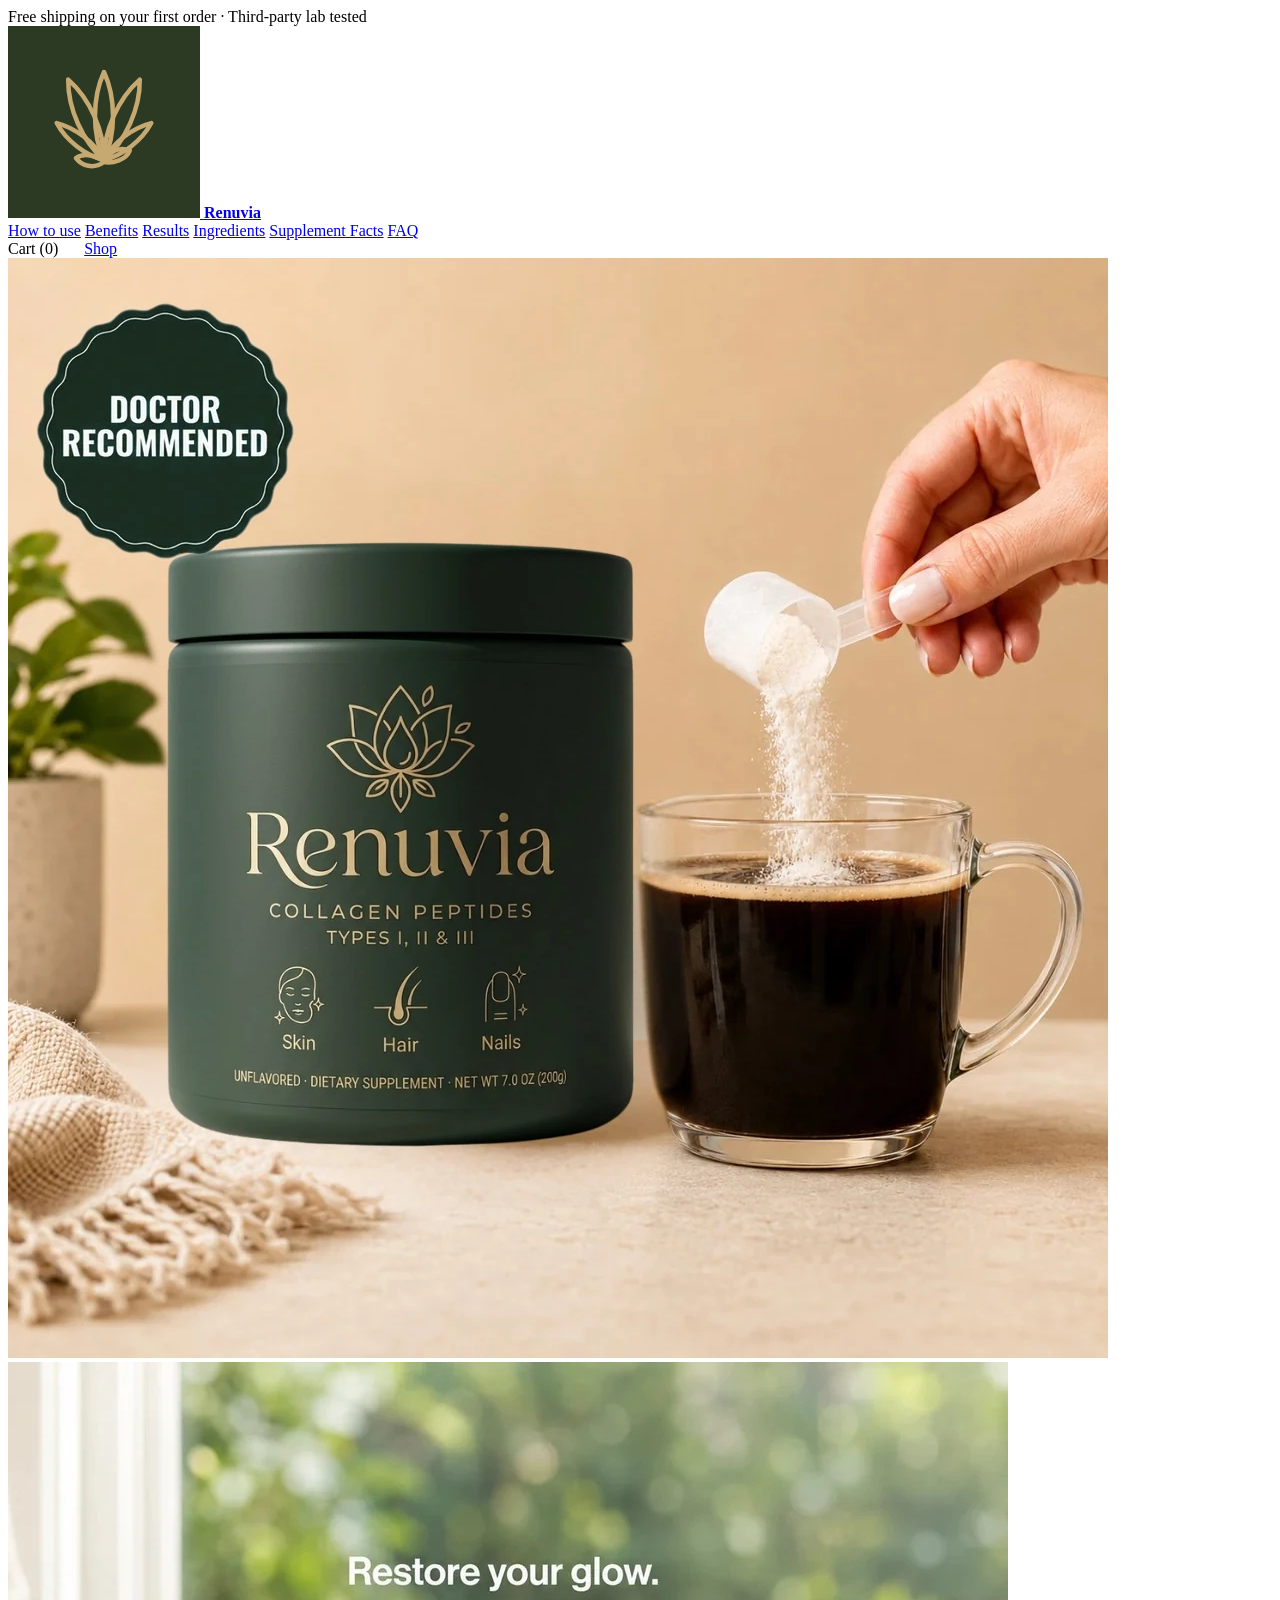
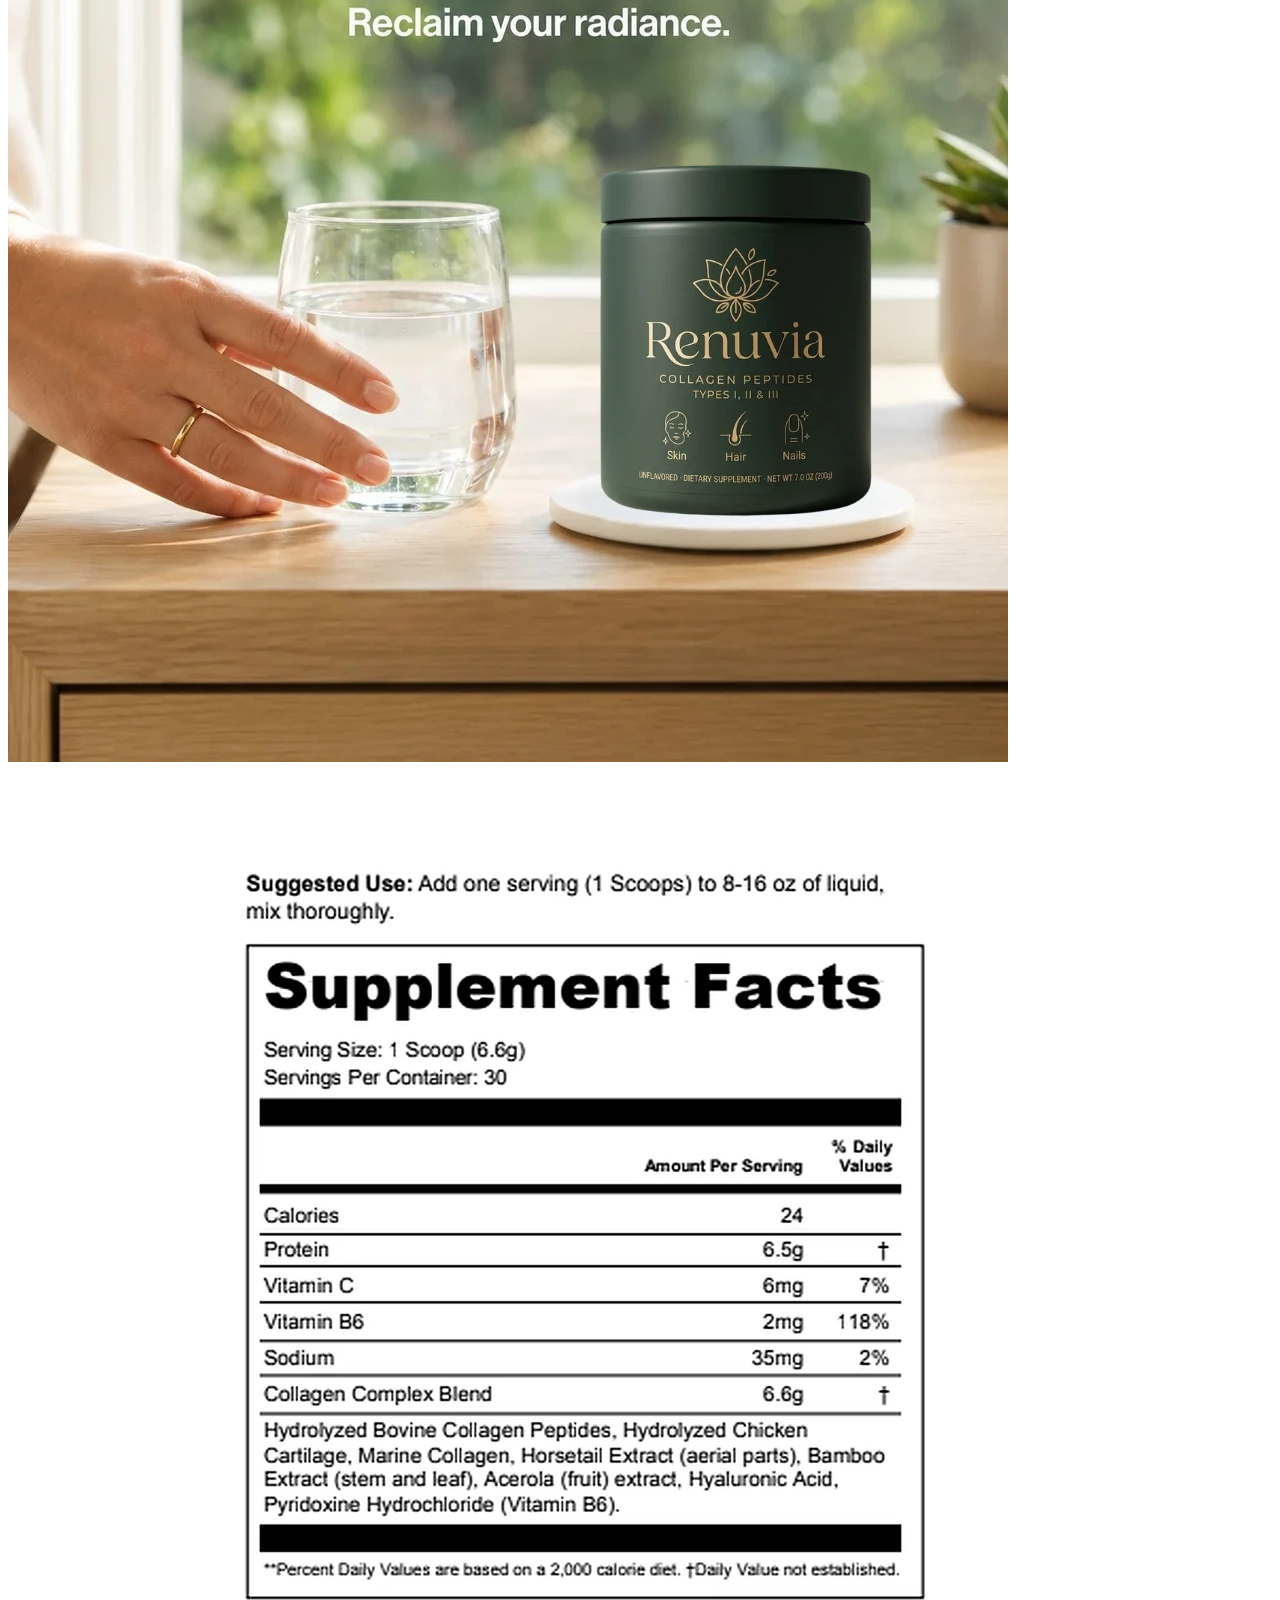
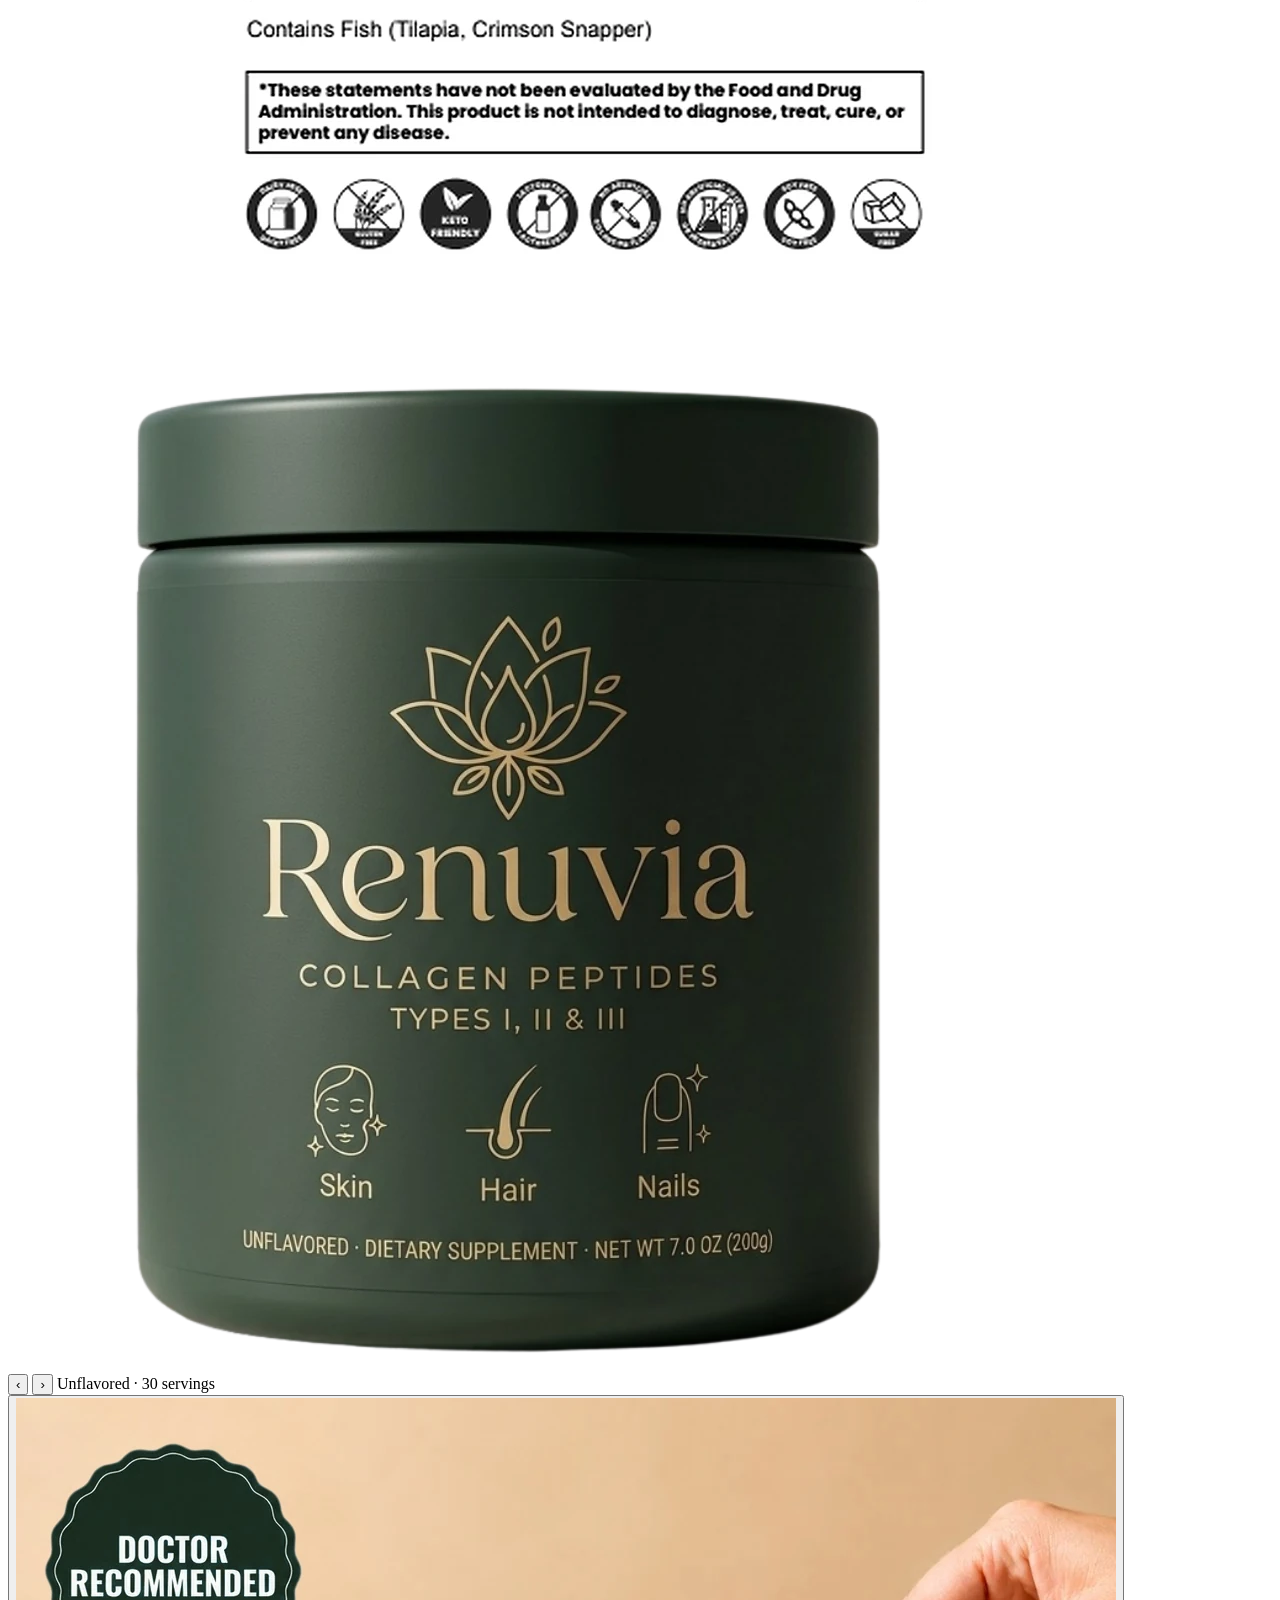
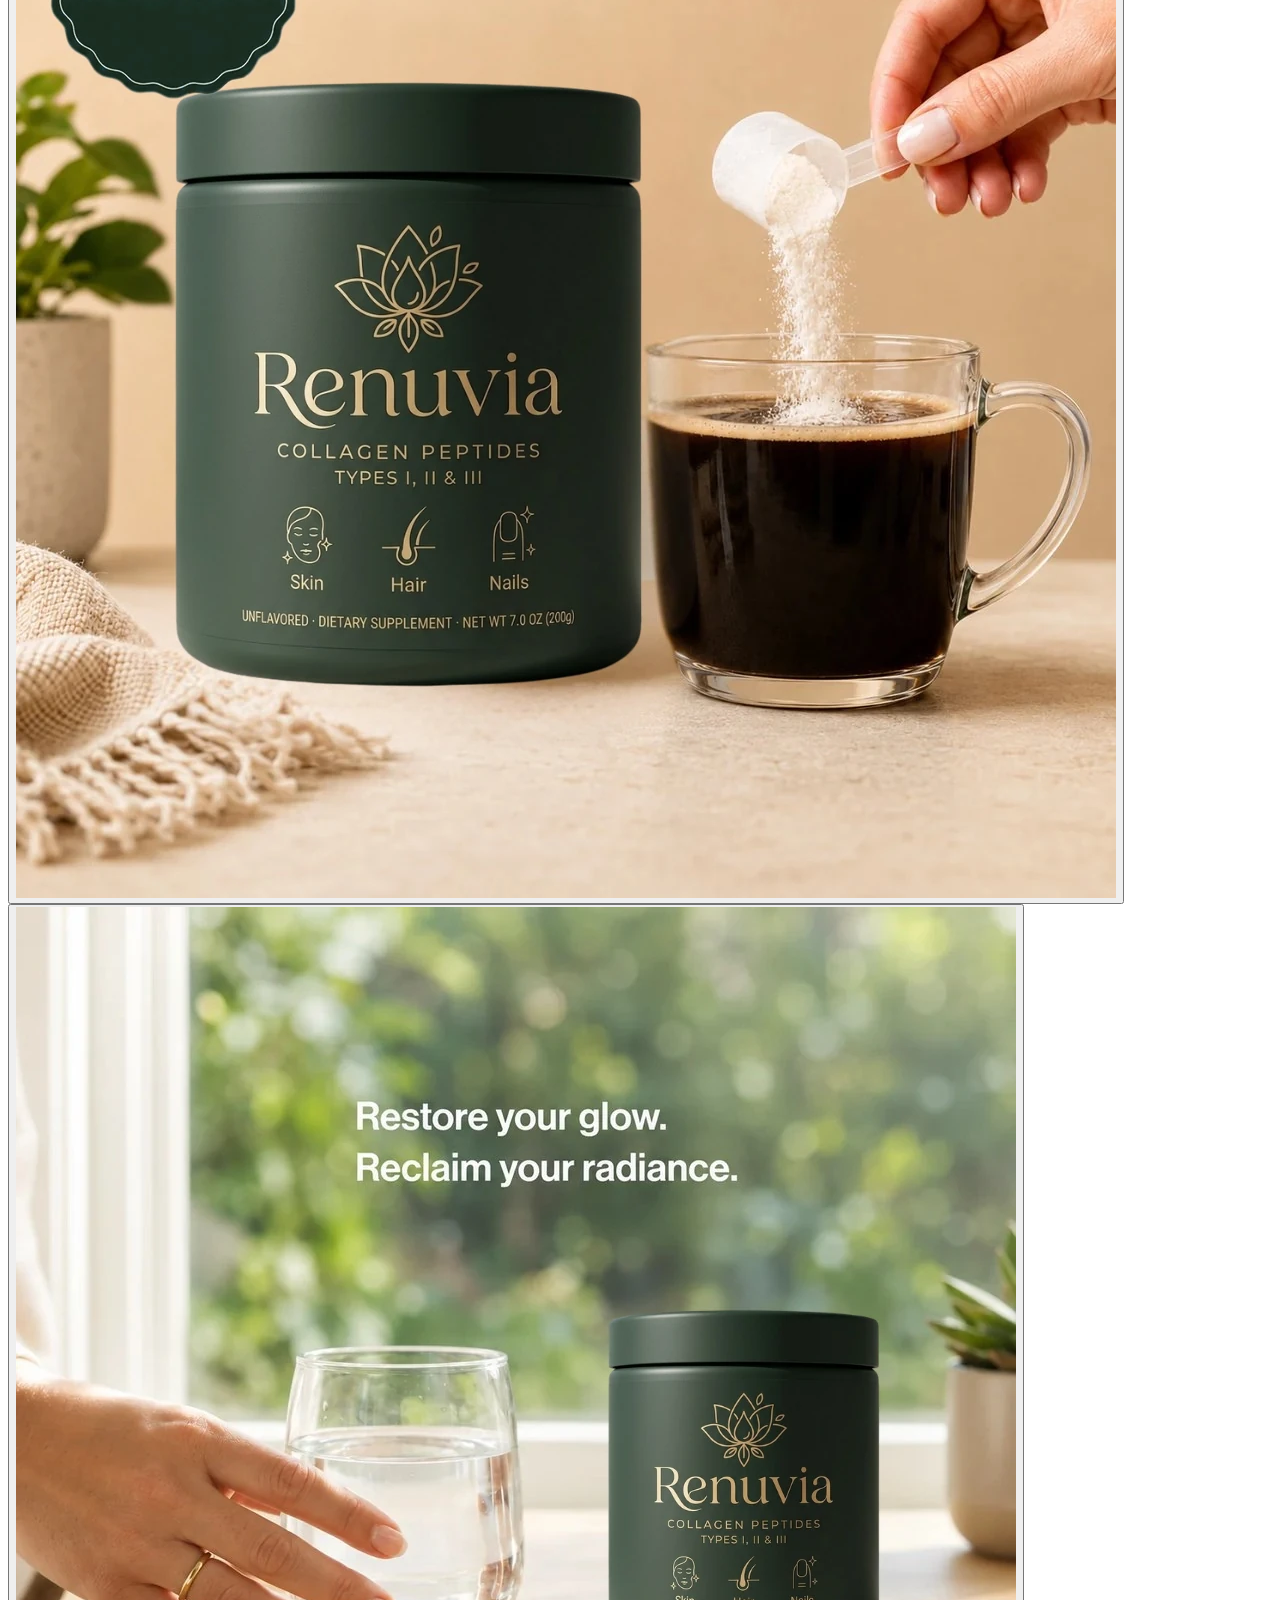
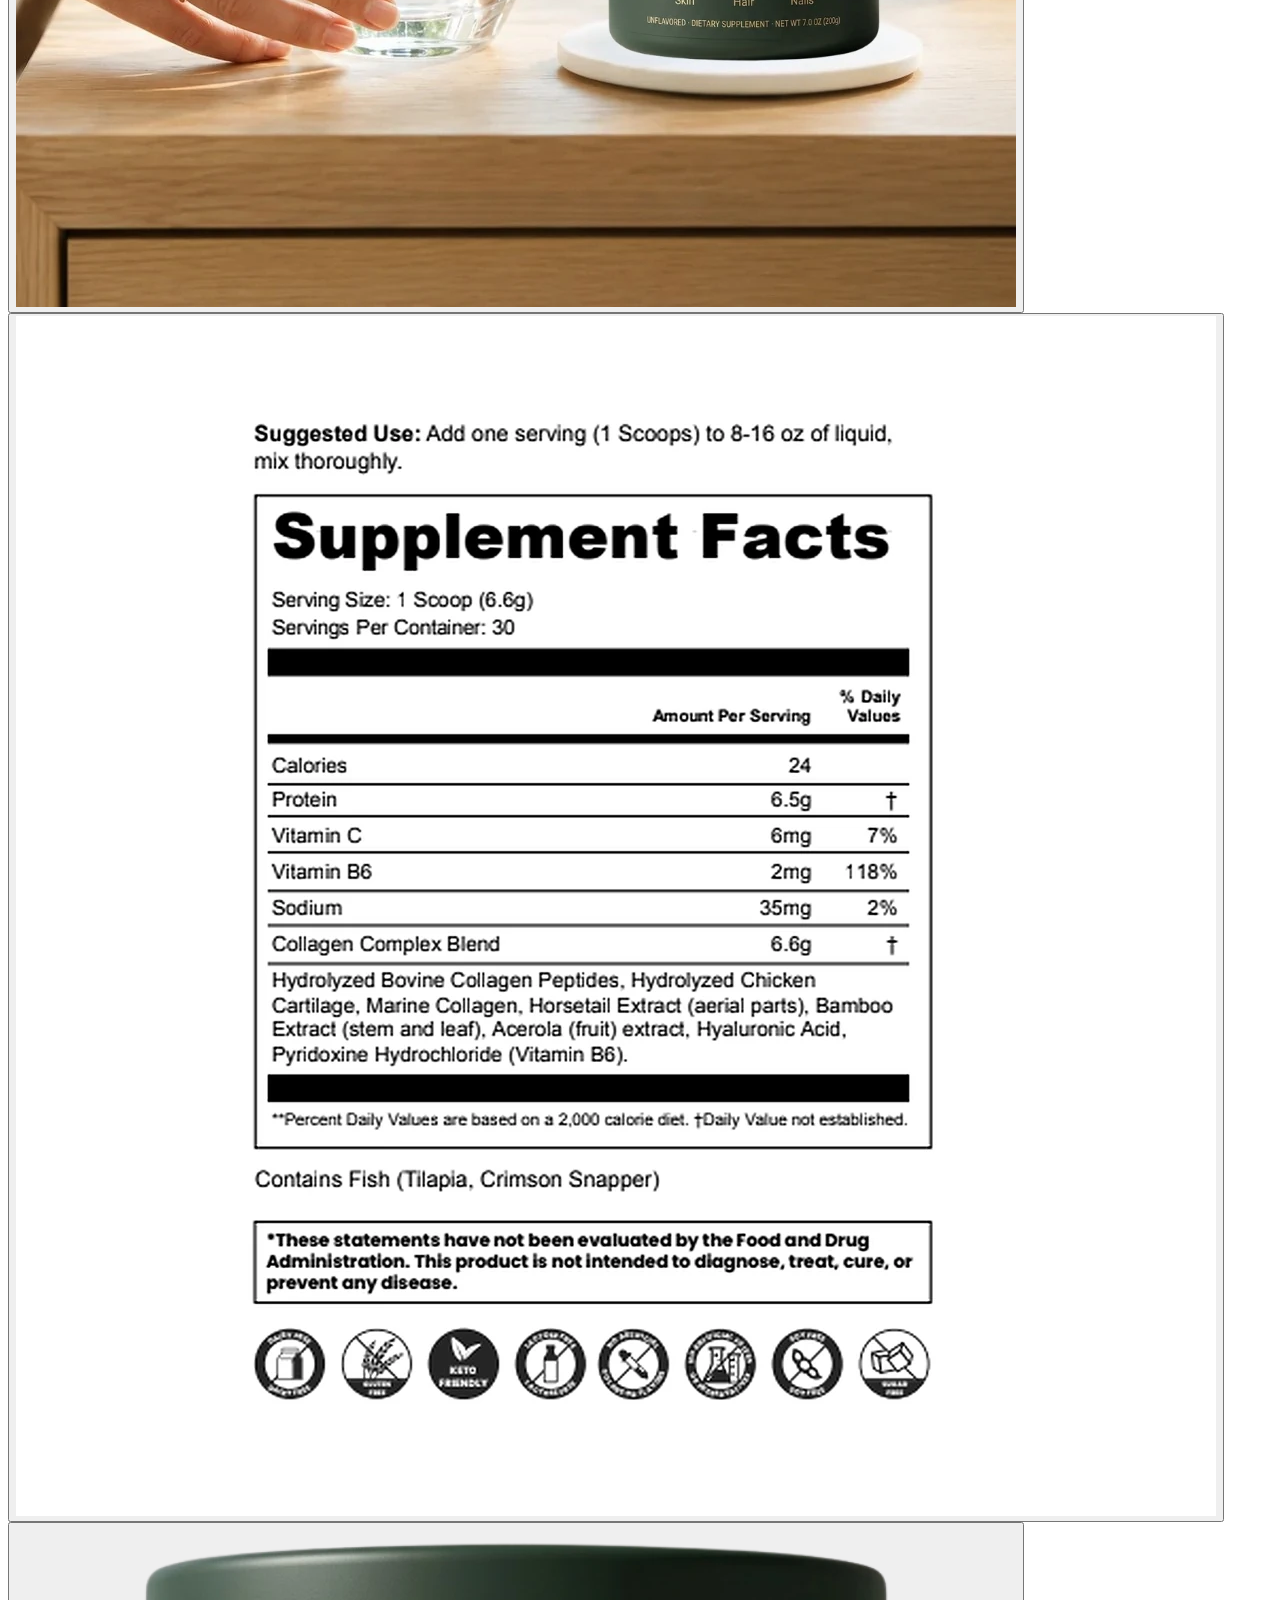
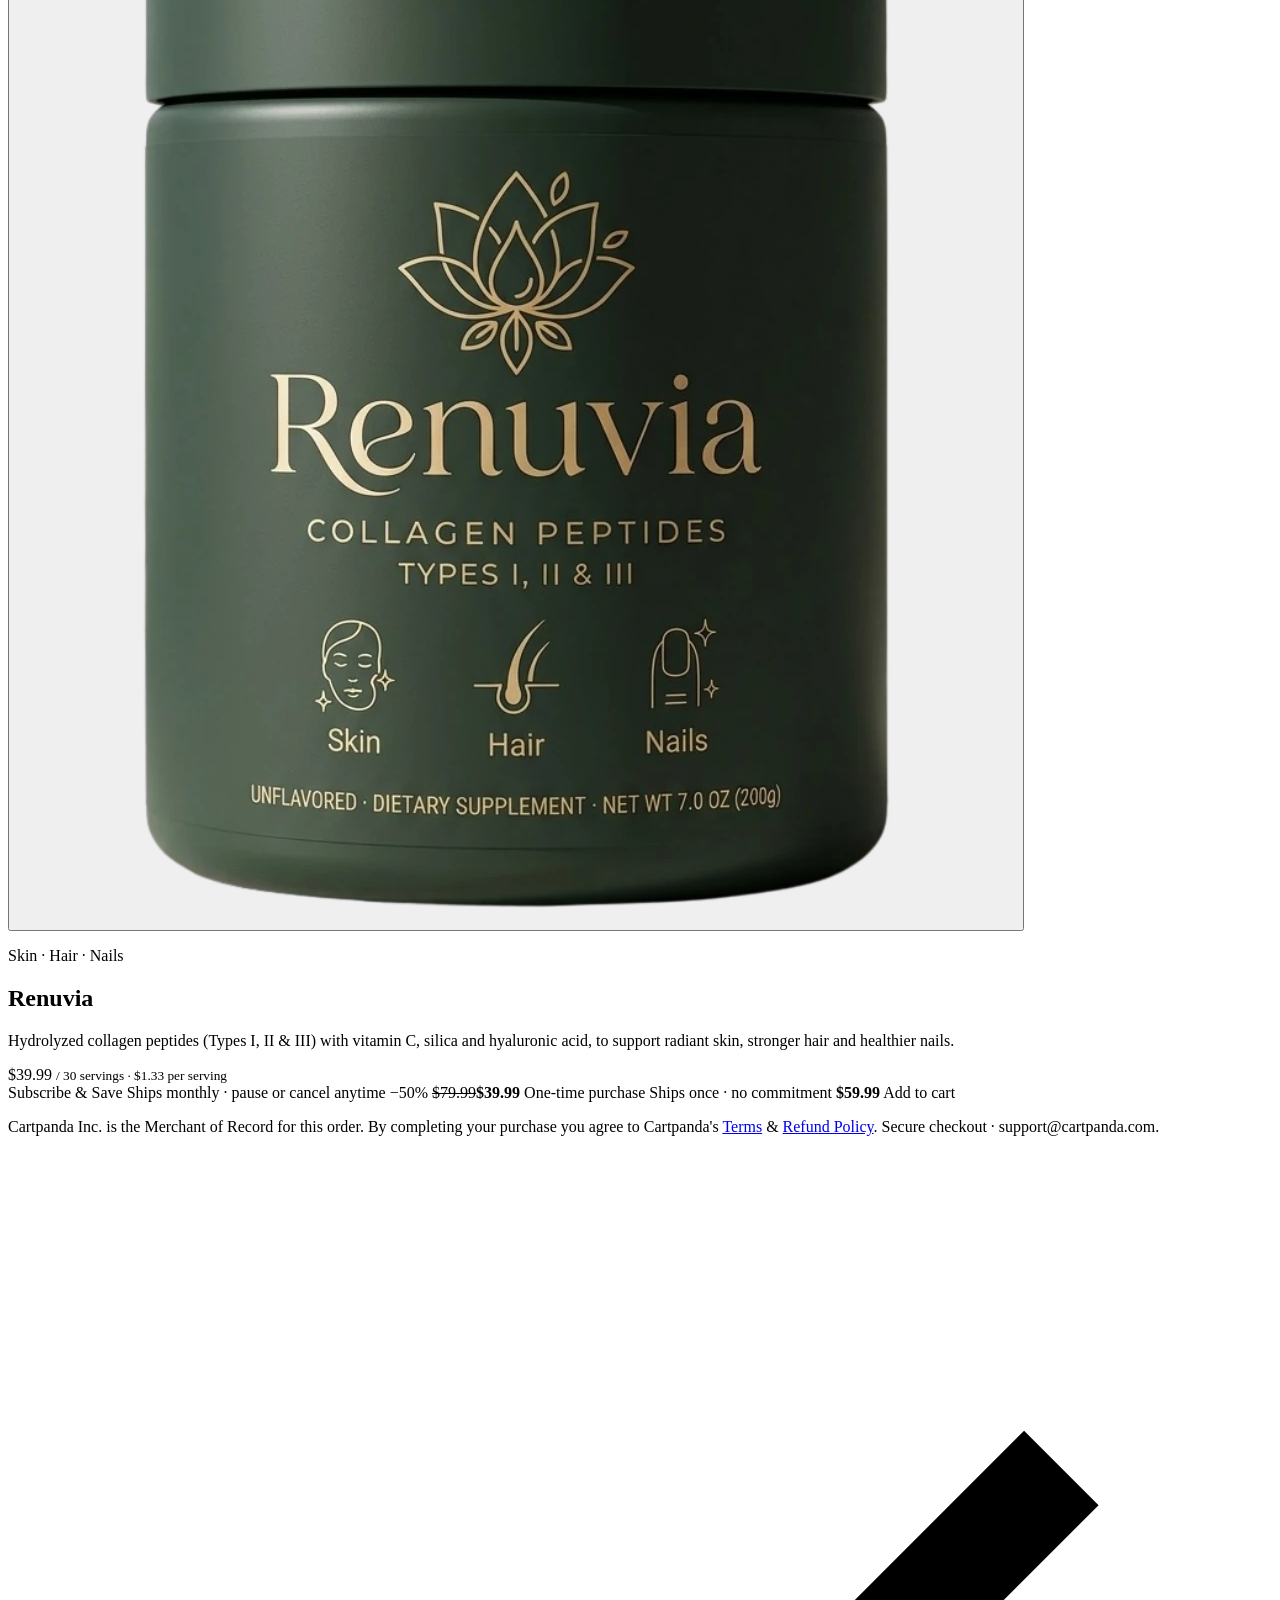
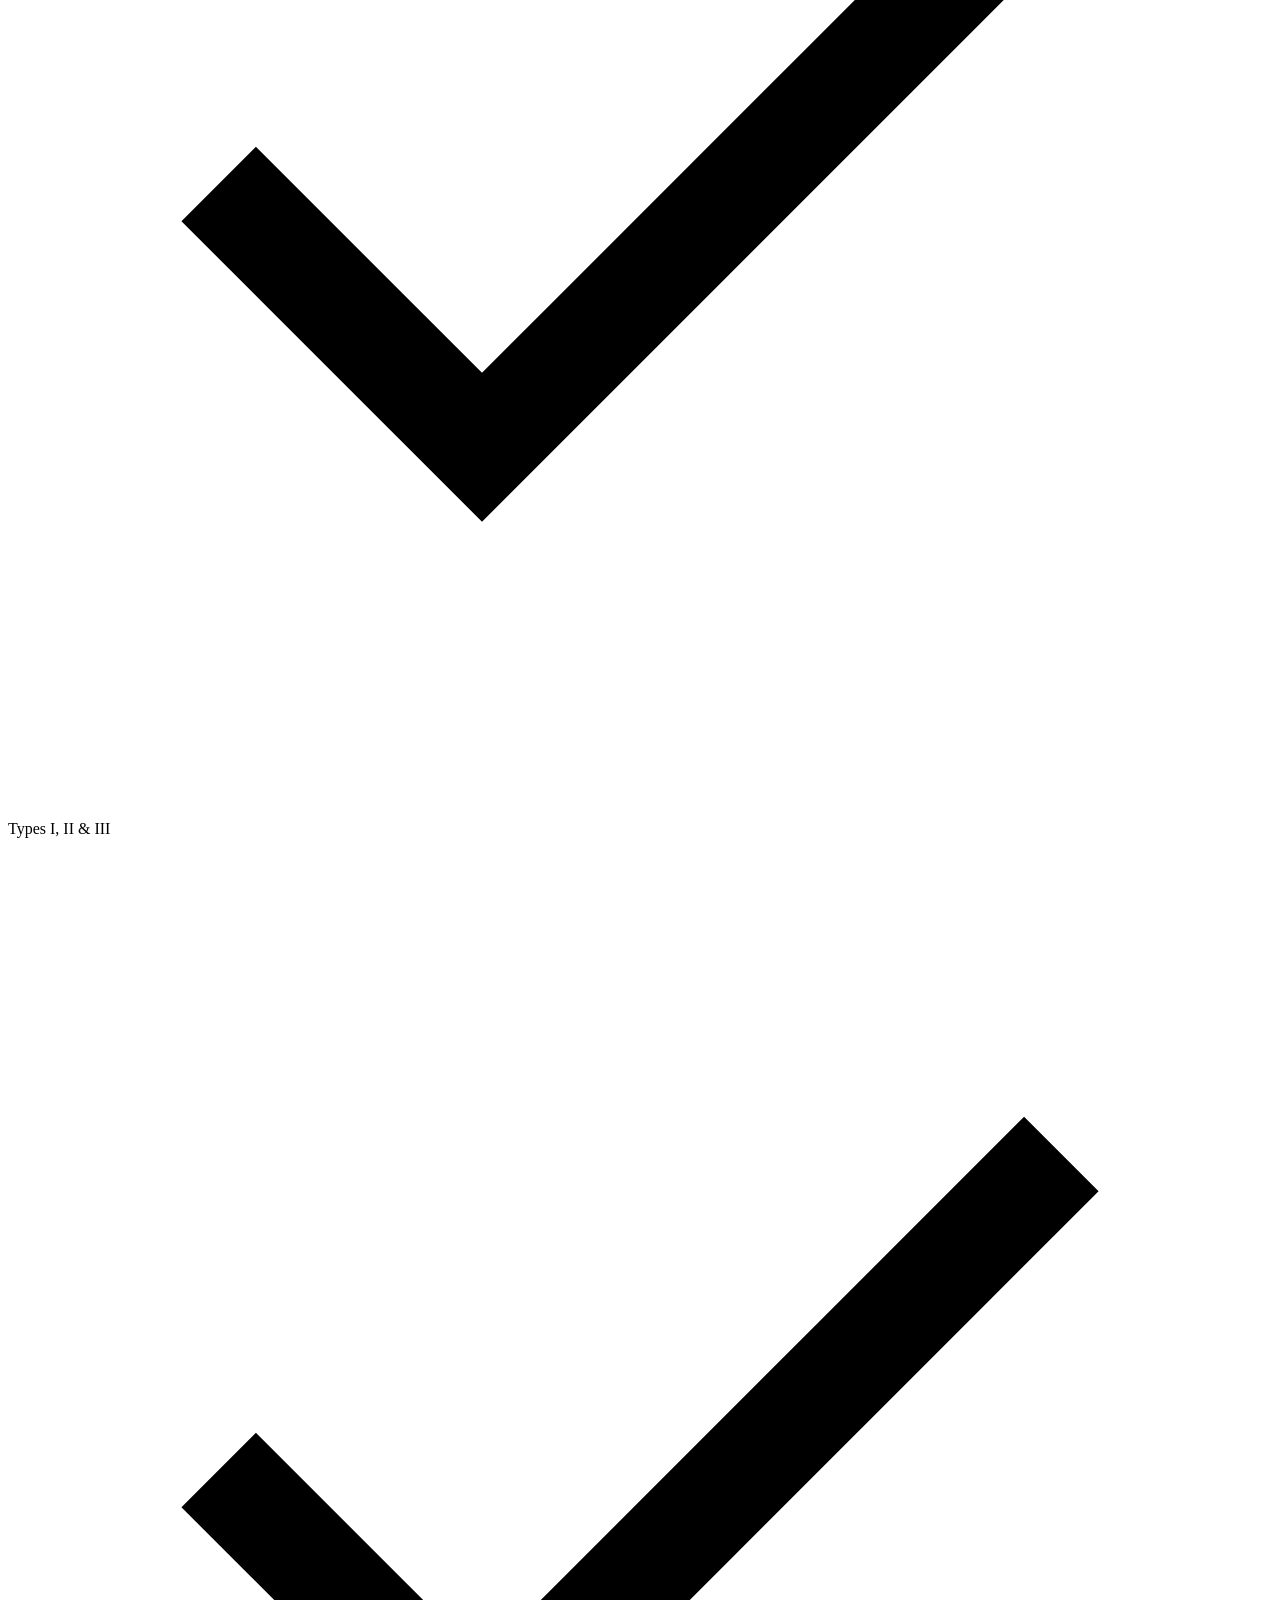
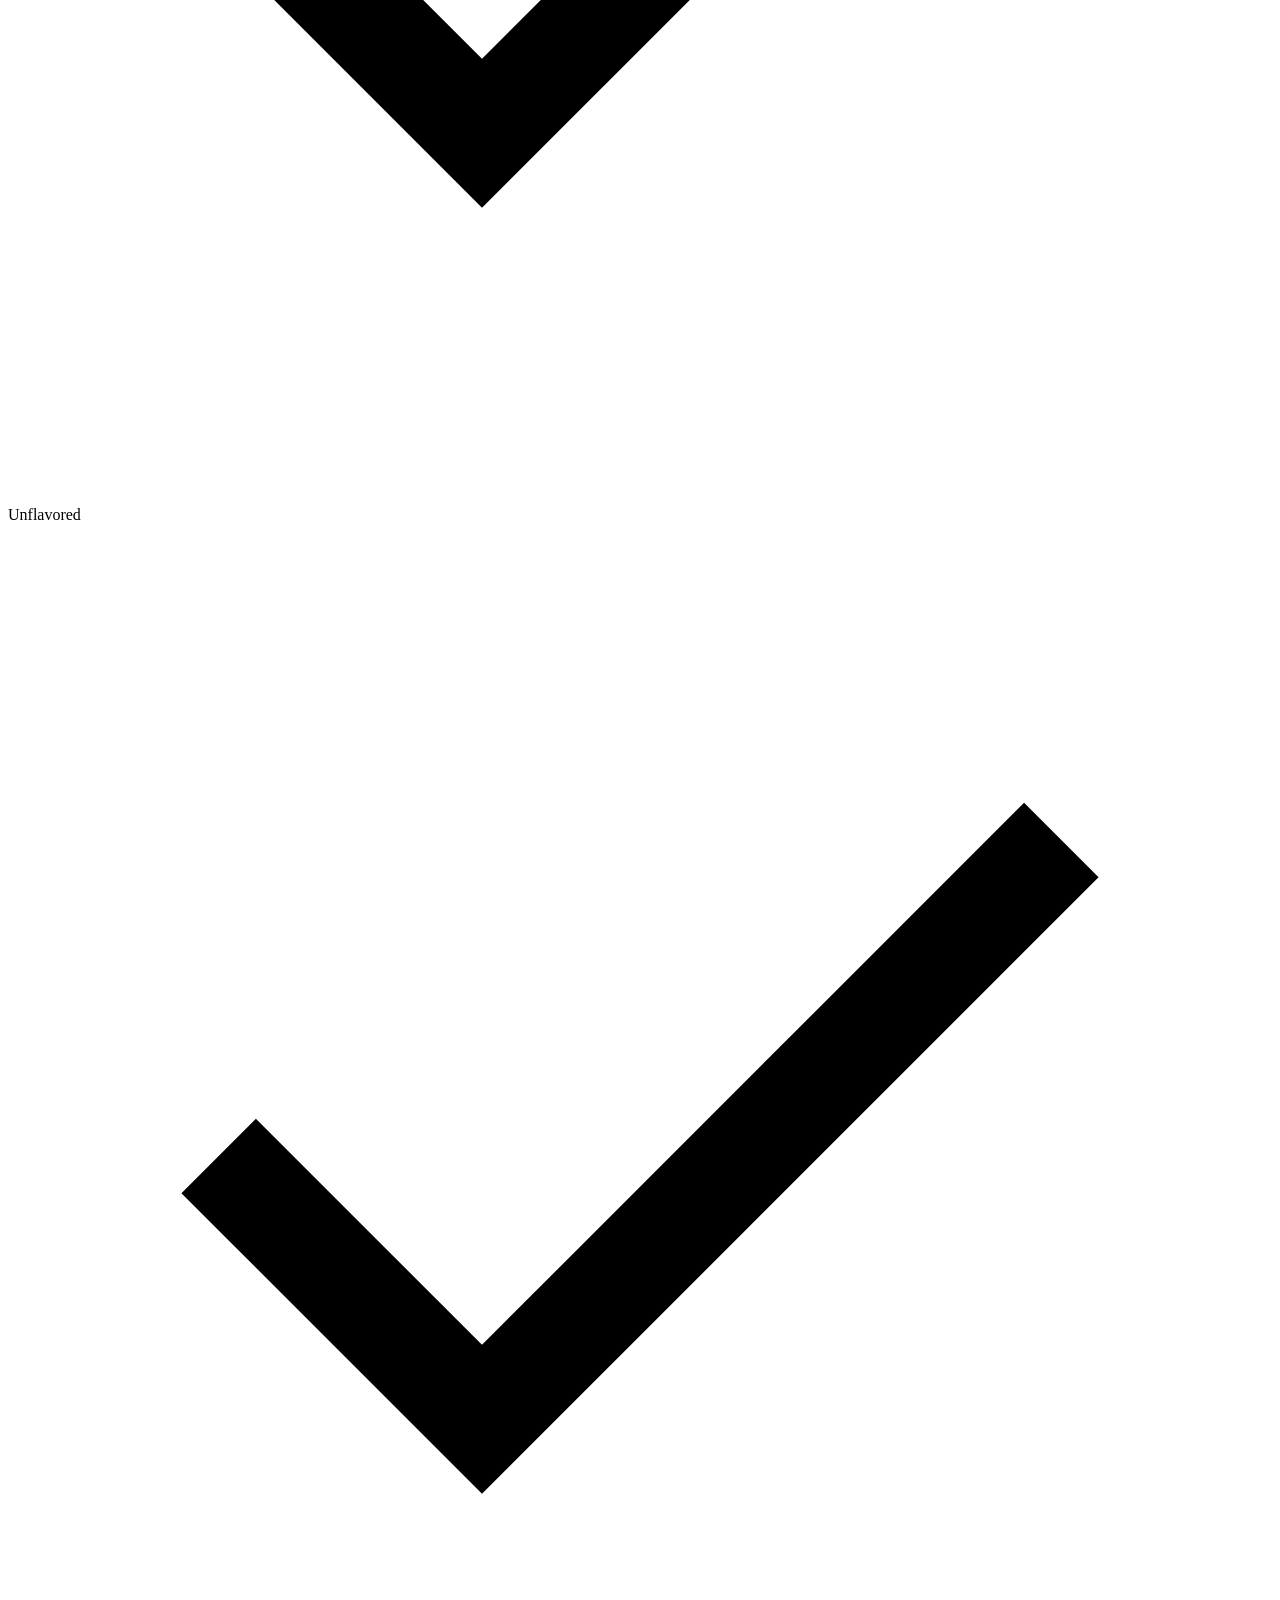
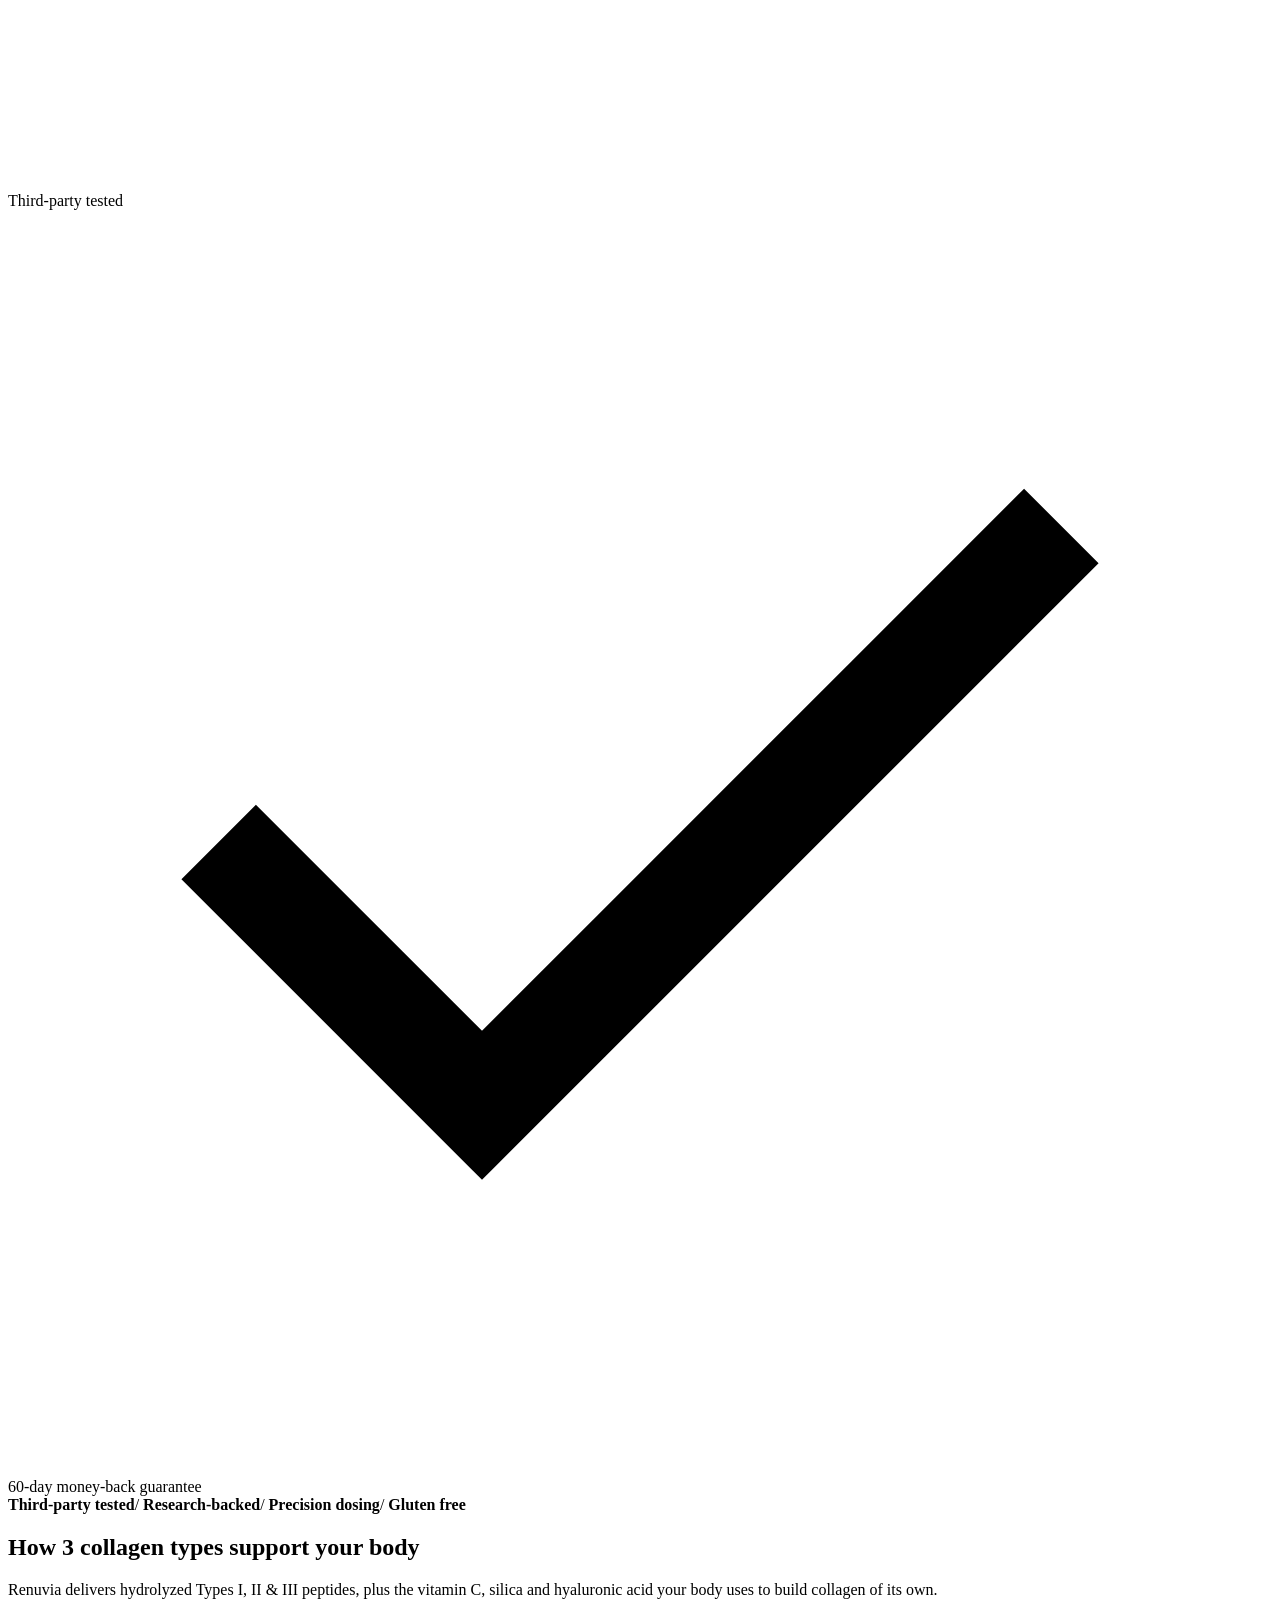
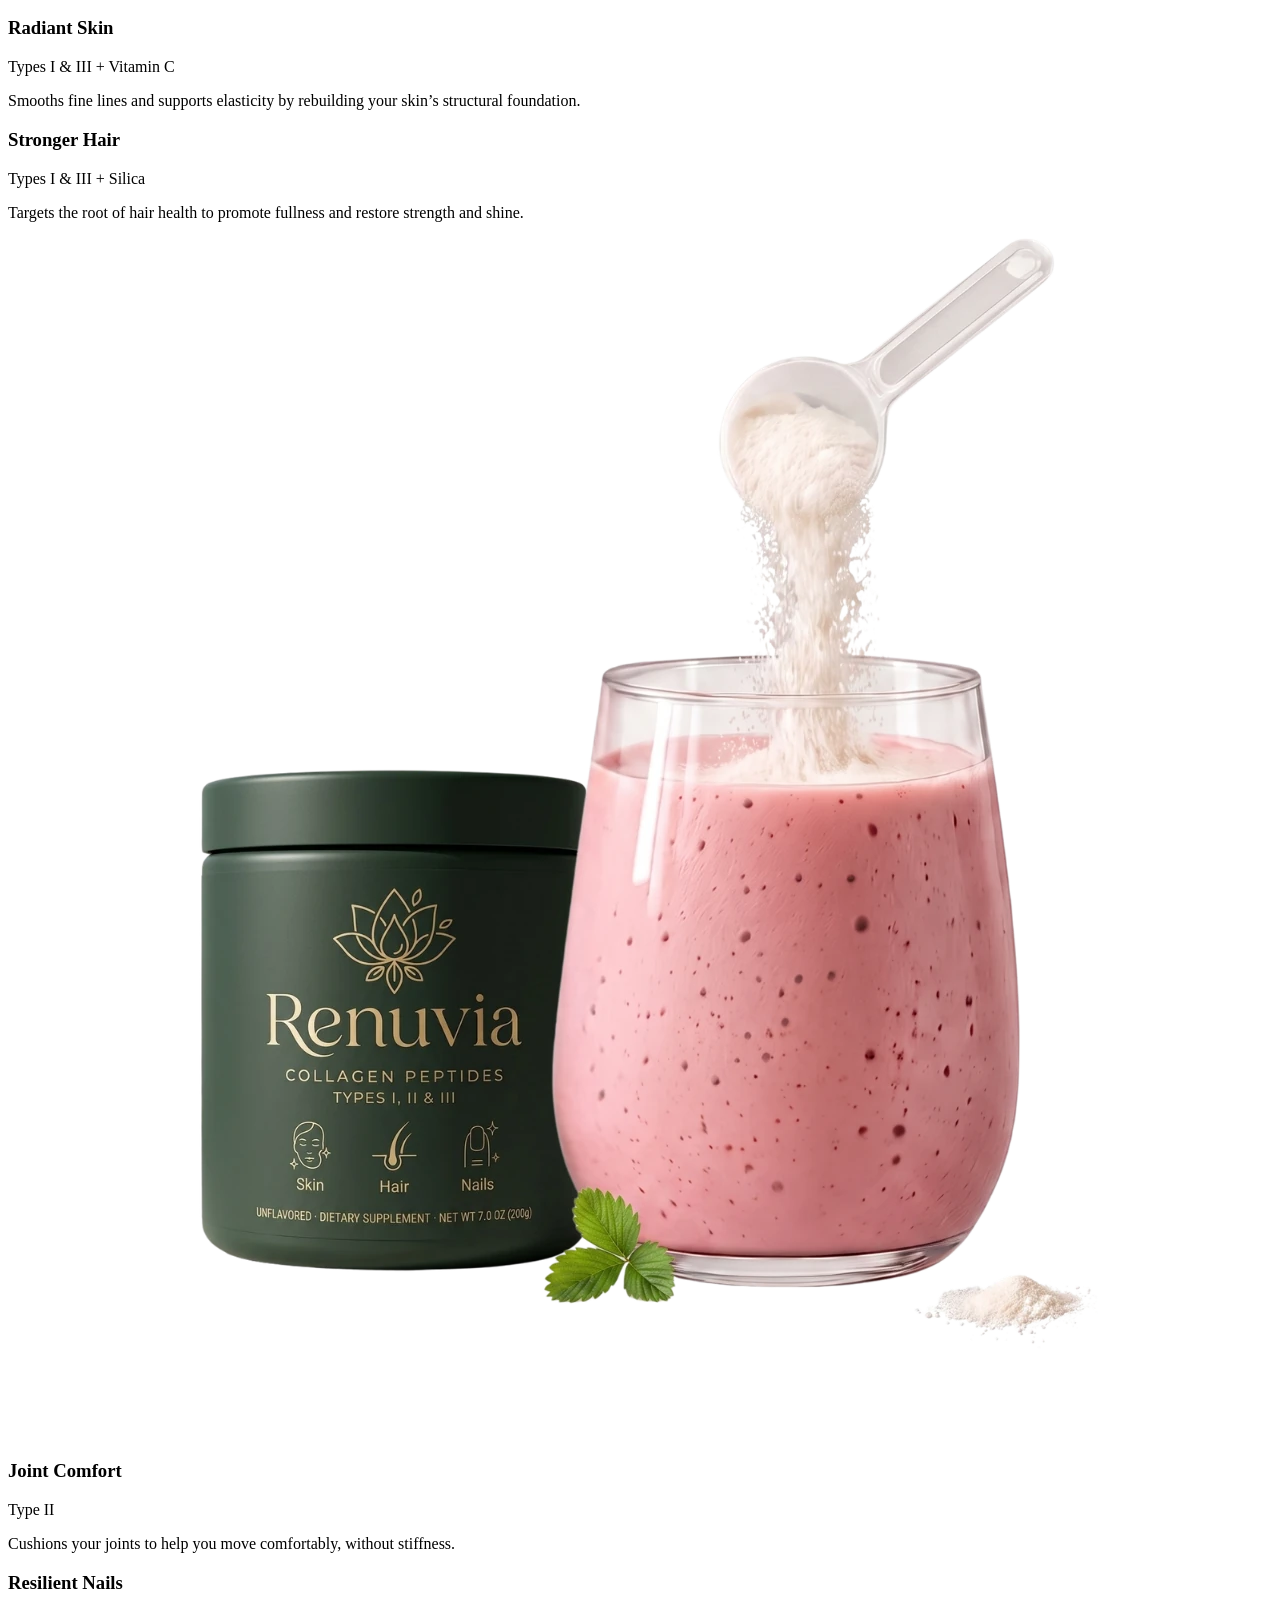
==== commit 88afa887: "Update index.html" ====
--- a/index.html
+++ b/index.html
@@ -4,16 +4,16 @@
 <head>
   <meta charset="utf-8">
   <meta name="viewport" content="width=device-width, initial-scale=1">
-  <title>Collagen Complex — Renuvia</title>
+  <title>Renuvia</title>
   <meta name="description"
-    content="Renuvia Collagen Complex: Types I, II & III collagen peptides for healthier skin, hair and nails. Unflavored. 30 servings.">
+    content="Renuvia: Types I, II & III collagen peptides for healthier skin, hair and nails. Unflavored. 30 servings.">
   <link rel="icon" type="image/svg+xml" href="assets/img/favicon.svg">
   <link rel="apple-touch-icon" href="assets/img/favicon.svg">
 
   <!-- Open Graph / social sharing — TROQUE o domínio abaixo pelo seu domínio real -->
   <meta property="og:type" content="product">
   <meta property="og:site_name" content="Renuvia">
-  <meta property="og:title" content="Collagen Complex — Renuvia">
+  <meta property="og:title" content="Renuvia">
   <meta property="og:description"
     content="Hydrolyzed collagen peptides (Types I, II & III) with vitamin C, silica and hyaluronic acid — for radiant skin, stronger hair and healthier nails.">
   <meta property="og:url" content="https://www.renuvia.com/">
@@ -21,7 +21,7 @@
   <meta property="product:price:amount" content="39.99">
   <meta property="product:price:currency" content="USD">
   <meta name="twitter:card" content="summary_large_image">
-  <meta name="twitter:title" content="Collagen Complex — Renuvia">
+  <meta name="twitter:title" content="Renuvia">
   <meta name="twitter:description"
     content="Types I, II & III collagen peptides for skin, hair and nails. Unflavored. 30 servings.">
   <meta name="twitter:image" content="https://www.renuvia.com/assets/img/img-02-697f4291.webp">
@@ -31,7 +31,7 @@
 {
   "@context": "https://schema.org/",
   "@type": "Product",
-  "name": "Collagen Complex",
+  "name": "Renuvia",
   "image": ["https://www.renuvia.com/assets/img/img-02-697f4291.webp"],
   "description": "Hydrolyzed collagen peptides (Types I, II & III) with vitamin C, silica and hyaluronic acid, to support radiant skin, stronger hair and healthier nails. Unflavored, 30 servings.",
   "brand": { "@type": "Brand", "name": "Renuvia" },
@@ -45,9 +45,13 @@
     href="https://fonts.googleapis.com/css2?family=Fraunces:ital,opsz,wght@0,9..144,400;0,9..144,500;0,9..144,600;1,9..144,400&family=Inter:wght@400;500;600;700&family=IBM+Plex+Mono:wght@400;500;600&display=swap"
     rel="stylesheet">
 
-  <link rel="stylesheet" href="css/styles.css">
-  <link rel="stylesheet" href="css/afiliates.css">
-  <style>[data-af="yes"]{display:none}</style>
+  <link rel="stylesheet" href="assets/css/styles.css">
+  <link rel="stylesheet" href="assets/css/afiliates.css">
+  <style>
+    [data-af="yes"] {
+      display: none
+    }
+  </style>
   <script type="text/javascript" src="https://assets.mycartpanda.com/cartx-ecomm-ui-assets/js/cpsales.js"></script>
 </head>
 
@@ -89,13 +93,13 @@
             <div class="hero-media" data-carousel tabindex="0">
               <div class="carousel-track">
                 <div class="carousel-slide carousel-slide--full is-active"><img src="assets/img/img-02-697f4291.webp"
-                    alt="Collagen Complex supplement tub" width="1100" height="1100" fetchpriority="high"></div>
+                    alt="Renuvia supplement tub" width="1100" height="1100" fetchpriority="high"></div>
                 <div class="carousel-slide carousel-slide--full"><img src="assets/img/img-03-0a2d2844.webp"
                     alt="Woman with healthy, glowing skin" width="1000" height="1000"></div>
                 <div class="carousel-slide carousel-slide--full"><img src="assets/img/img-05-bfeb7de9.webp"
                     alt="Supplement facts panel" width="1200" height="1200"></div>
                 <div class="carousel-slide carousel-slide--product"><img src="assets/img/img-06-f1701b2e.webp"
-                    alt="Collagen Complex tub, 200g, 30 servings" width="1000" height="1000"></div>
+                    alt="Renuvia tub, 200g, 30 servings" width="1000" height="1000"></div>
               </div>
               <button type="button" class="carousel-arrow carousel-prev" aria-label="Previous image">&#8249;</button>
               <button type="button" class="carousel-arrow carousel-next" aria-label="Next image">&#8250;</button>
@@ -114,7 +118,7 @@
           </div>
           <div id="buy">
             <p class="keywords">Skin &middot; Hair &middot; Nails</p>
-            <h1>Collagen <em>Complex</em></h1>
+            <h1>Renuvia</h1>
             <p class="lede">Hydrolyzed collagen peptides (Types I, II & III) with vitamin C, silica and hyaluronic acid,
               to support radiant skin, stronger hair and healthier nails.</p>
             <div class="buybox">
@@ -123,8 +127,9 @@
                 <small>/ 30 servings &middot; $1.33 per serving</small>
               </div>
 
+              <!-- =============================== Subscription 1 =============================== -->
               <label class="opt is-active" data-opt
-                data-checkout="https://SEU-CHECKOUT.mycartpanda.com/checkout?plan=subscribe" data-price="$39.99">
+                data-checkout="https://astrongroup.mycartpanda.com/checkout/211549480:1" data-price="$39.99">
                 <span class="radio"></span>
                 <span>
                   <span class="label">Subscribe &amp; Save</span>
@@ -135,8 +140,10 @@
                   <span class="p"><s>$79.99</s><b>$39.99</b></span>
                 </span>
               </label>
-
-              <label class="opt" data-opt data-checkout="https://SEU-CHECKOUT.mycartpanda.com/checkout?plan=onetime"
+              <!-- =============================== Subscription 1 =============================== -->
+
+              <!-- =============================== One Time 1 =============================== -->
+              <label class="opt" data-opt data-checkout="https://astrongroup.mycartpanda.com/checkout/211517992:1"
                 data-price="$59.99">
                 <span class="radio"></span>
                 <span>
@@ -147,10 +154,11 @@
                   <span class="p"><b>$59.99</b></span>
                 </span>
               </label>
+              <!-- =============================== One Time 1 =============================== -->
+
 
               <!-- No hardcoded link: the checkout URL is set from the selected option's data-checkout at runtime -->
-              <a id="add-to-cart" class="btn btn--block" role="button" tabindex="0"
-                style="margin-top:14px;cursor:pointer">Add to cart</a>
+              <a id="add-to-cart" class="btn btn--block" style="margin-top:14px;cursor:pointer">Add to cart</a>
 
               <p class="mor-note">Cartpanda Inc. is the Merchant of Record for this order. By completing your purchase
                 you
@@ -191,7 +199,7 @@
         <div class="wrap">
           <div class="sec-head">
             <h2>How <span style="color:var(--azure-deep)">3 collagen types</span> support your body</h2>
-            <p>Collagen Complex delivers hydrolyzed Types I, II &amp; III peptides, plus the vitamin C, silica and
+            <p>Renuvia delivers hydrolyzed Types I, II &amp; III peptides, plus the vitamin C, silica and
               hyaluronic acid your body uses to build collagen of its own.</p>
           </div>
           <div class="b5-grid">
@@ -210,8 +218,8 @@
             <!-- Static product + smoothie composition. -->
             <div class="b5-media">
               <img src="assets/img/collagen-pour.webp"
-                alt="Renuvia Collagen Complex tub with a scoop of powder being poured into a smoothie" width="1200"
-                height="1200" loading="lazy">
+                alt="Renuvia tub with a scoop of powder being poured into a smoothie" width="1200" height="1200"
+                loading="lazy">
             </div>
             <div class="b5-col">
               <article class="b5-card">
@@ -334,8 +342,7 @@
               without changing the taste.</p>
           </div>
           <div class="how-media"><img src="assets/img/img-02-697f4291.webp"
-              alt="Collagen Complex mixed into coffee — take it with any drink" width="1100" height="1100"
-              loading="lazy">
+              alt="Renuvia mixed into coffee — take it with any drink" width="1100" height="1100" loading="lazy">
           </div>
           <div class="steps" data-steps>
             <div class="step"><span class="k">1</span>
@@ -361,8 +368,8 @@
       <!-- STANDARDS -->
       <section id="results" class="sec standards">
         <div class="wrap std-grid">
-          <div class="std-media"><img src="assets/img/img-06-f1701b2e.webp" alt="Renuvia Collagen Complex tub"
-              width="1000" height="1000" loading="lazy"></div>
+          <div class="std-media"><img src="assets/img/img-06-f1701b2e.webp" alt="Renuvia tub" width="1000" height="1000"
+              loading="lazy"></div>
           <div>
             <h2>Trust the data, not the promises</h2>
             <p>Peer-reviewed clinical research on collagen peptides for skin, hair and nail health:</p>
@@ -537,7 +544,7 @@
                   <td class="dv">2%</td>
                 </tr>
                 <tr class="blend">
-                  <td>Collagen Complex Blend</td>
+                  <td>Renuvia Blend</td>
                   <td class="dv">6.6 g</td>
                   <td class="dv">†</td>
                 </tr>
@@ -613,7 +620,7 @@
         <div class="wrap">
           <h2>Your structure,<br><em>reinforced daily</em></h2>
           <p>One scoop a day. Types I, II and III. Unflavored, no gimmicks — with the full formula on the label.</p>
-          <a href="https://SEU-CHECKOUT.mycartpanda.com/checkout?plan=subscribe" class="btn">Add to cart — $39.99</a>
+          <a href="#buy" class="btn">Add to cart — $39.99</a>
         </div>
       </div>
 
@@ -632,7 +639,7 @@
             <div class="hero-media" data-carousel tabindex="0">
               <div class="carousel-track">
                 <div class="carousel-slide carousel-slide--full is-active"><img src="assets/img/img-02-697f4291.webp"
-                    alt="Collagen Complex, doctor recommended" width="1100" height="1100" fetchpriority="high"></div>
+                    alt="Renuvia, doctor recommended" width="1100" height="1100" fetchpriority="high"></div>
                 <div class="carousel-slide carousel-slide--full"><img src="assets/img/img-03-0a2d2844.webp"
                     alt="Woman with healthy, glowing skin" width="1000" height="1000"></div>
                 <div class="carousel-slide carousel-slide--full"><img src="assets/img/img-04-16fee744.webp"
@@ -640,7 +647,7 @@
                 <div class="carousel-slide carousel-slide--full"><img src="assets/img/img-05-bfeb7de9.webp"
                     alt="Supplement facts panel" width="1200" height="1200"></div>
                 <div class="carousel-slide carousel-slide--product"><img src="assets/img/img-06-f1701b2e.webp"
-                    alt="Collagen Complex tub, 200g, 30 servings" width="1000" height="1000"></div>
+                    alt="Renuvia tub, 200g, 30 servings" width="1000" height="1000"></div>
               </div>
               <button type="button" class="carousel-arrow carousel-prev" aria-label="Previous image">&#8249;</button>
               <button type="button" class="carousel-arrow carousel-next" aria-label="Next image">&#8250;</button>
@@ -662,7 +669,7 @@
           </div>
           <div id="buy">
             <p class="keywords">Skin &middot; Hair &middot; Nails</p>
-            <h1>Collagen <em>Complex</em></h1>
+            <h1>Renuvia</h1>
             <p class="lede">Hydrolyzed collagen peptides (Types I, II & III) with vitamin C, silica and hyaluronic acid,
               to support radiant skin, stronger hair and healthier nails.</p>
             <div class="stars"><span class="s">★★★★★</span> 4.9 &middot; <a href="#reviews" class="reviews-link">214
@@ -676,9 +683,9 @@
             </div>
 
             <div class="buybox">
-
+              <!-- =============================== Subscription 2 =============================== -->
               <label class="opt is-active" data-opt
-                data-checkout="https://SEU-CHECKOUT.mycartpanda.com/checkout?plan=subscribe" data-price="$39.99"
+                data-checkout="https://astrongroup.mycartpanda.com/checkout/211549480:1" data-price="$39.99"
                 style="padding-top:40px">
                 <span class="pop-ribbon">★ Most popular &middot; Best price</span>
                 <span class="radio"></span>
@@ -700,8 +707,10 @@
                       / day</small></span>
                 </span>
               </label>
-
-              <label class="opt" data-opt data-checkout="https://SEU-CHECKOUT.mycartpanda.com/checkout?plan=onetime"
+              <!-- =============================== Subscription 2 =============================== -->
+
+              <!-- =============================== One Time 2 =============================== -->
+              <label class="opt" data-opt data-checkout="https://astrongroup.mycartpanda.com/checkout/211517992:1"
                 data-price="$59.99">
                 <span class="radio"></span>
                 <span>
@@ -722,10 +731,10 @@
                       / day</small></span>
                 </span>
               </label>
-
-              <!-- href is set from the selected option's data-checkout by main.js -->
-              <a id="add-to-cart" class="btn btn--block" style="margin-top:14px"
-                href="https://SEU-CHECKOUT.mycartpanda.com/checkout?plan=subscribe">Add to cart</a>
+              <!-- =============================== One Time 2 =============================== -->
+
+
+              <a id="add-to-cart" class="btn btn--block" style="margin-top:14px;cursor:pointer">Add to cart</a>
 
               <div class="assure">
                 <span><svg viewBox="0 0 24 24" fill="none" stroke="currentColor" stroke-width="2">
@@ -758,7 +767,7 @@
         <div class="wrap">
           <div class="sec-head">
             <h2>How <span style="color:var(--azure-deep)">3 collagen types</span> support your body</h2>
-            <p>Collagen Complex delivers hydrolyzed Types I, II &amp; III peptides, plus the vitamin C, silica and
+            <p>Renuvia delivers hydrolyzed Types I, II &amp; III peptides, plus the vitamin C, silica and
               hyaluronic acid your body uses to build collagen of its own.</p>
           </div>
           <div class="b5-grid">
@@ -777,8 +786,8 @@
             <!-- Static product + smoothie composition. -->
             <div class="b5-media">
               <img src="assets/img/collagen-pour.webp"
-                alt="Renuvia Collagen Complex tub with a scoop of powder being poured into a smoothie" width="1200"
-                height="1200" loading="lazy">
+                alt="Renuvia tub with a scoop of powder being poured into a smoothie" width="1200" height="1200"
+                loading="lazy">
             </div>
             <div class="b5-col">
               <article class="b5-card">
@@ -899,8 +908,7 @@
               without changing the taste.</p>
           </div>
           <div class="how-media"><img src="assets/img/img-02-697f4291.webp"
-              alt="Collagen Complex mixed into coffee — take it with any drink" width="1100" height="1100"
-              loading="lazy">
+              alt="Renuvia mixed into coffee — take it with any drink" width="1100" height="1100" loading="lazy">
           </div>
           <div class="steps" data-steps>
             <div class="step"><span class="k">1</span>
@@ -927,7 +935,7 @@
       <section id="results" class="sec standards">
         <div class="wrap std-grid">
           <div class="std-media"><img src="assets/img/img-04-16fee744.webp"
-              alt="Collagen Complex — real results, before and after" width="1200" height="1200" loading="lazy"></div>
+              alt="Renuvia — real results, before and after" width="1200" height="1200" loading="lazy"></div>
           <div>
             <h2>Trust the data, not the promises</h2>
             <p>Peer-reviewed clinical research on collagen peptides for skin, hair and nail health:</p>
@@ -1274,7 +1282,7 @@
                   <td class="dv">2%</td>
                 </tr>
                 <tr class="blend">
-                  <td>Collagen Complex Blend</td>
+                  <td>Renuvia Blend</td>
                   <td class="dv">6.6 g</td>
                   <td class="dv">†</td>
                 </tr>
@@ -1350,7 +1358,7 @@
         <div class="wrap">
           <h2>Your structure,<br><em>reinforced daily</em></h2>
           <p>One scoop a day. Types I, II and III. Unflavored, no gimmicks — with the full formula on the label.</p>
-          <a href="https://SEU-CHECKOUT.mycartpanda.com/checkout?plan=subscribe" class="btn">Add to cart — $39.99</a>
+          <a href="#buy" class="btn">Add to cart — $39.99</a>
         </div>
       </div>
 
@@ -1380,15 +1388,6 @@
             <li><a href="#results">Results</a></li>
             <li><a href="#ingredients">Ingredients</a></li>
             <li><a href="#facts">Supplement Facts</a></li>
-          </ul>
-        </div>
-        <div>
-          <h5>Company</h5>
-          <ul>
-            <li><a href="#">About us</a></li>
-            <li><a href="#">Our lab results</a></li>
-            <li><a href="#">Help center</a></li>
-            <li><a href="#">Careers</a></li>
           </ul>
         </div>
         <div>
@@ -1447,7 +1446,7 @@
 
 
 
-  <script src="js/main.js"></script>
+  <script src="assets/js/main.js"></script>
 
   <!-- Sync the band and Add-to-cart buttons with the selected plan -->
   <script>
@@ -1456,14 +1455,12 @@
         var active = document.querySelector('[data-opt].is-active');
         if (!active) return;
         var price = active.getAttribute('data-price') || '';
-        var checkout = active.getAttribute('data-checkout') || '#buy';
+        // Only the displayed price follows the selected option.
+        // The buy link stays fixed (hardcoded in each block's href).
         var band = document.querySelector('.band .btn');
         if (band) {
           band.textContent = price ? 'Add to cart — ' + price : 'Add to cart';
-          band.setAttribute('href', checkout);
         }
-        var main = document.getElementById('add-to-cart');
-        if (main) main.setAttribute('href', checkout);
       }
       document.querySelectorAll('[data-opt]').forEach(function (o) {
         o.addEventListener('click', sync);
@@ -1472,8 +1469,8 @@
     })();
   </script>
 
-  
+
 
 </body>
 
-</html>
+</html>
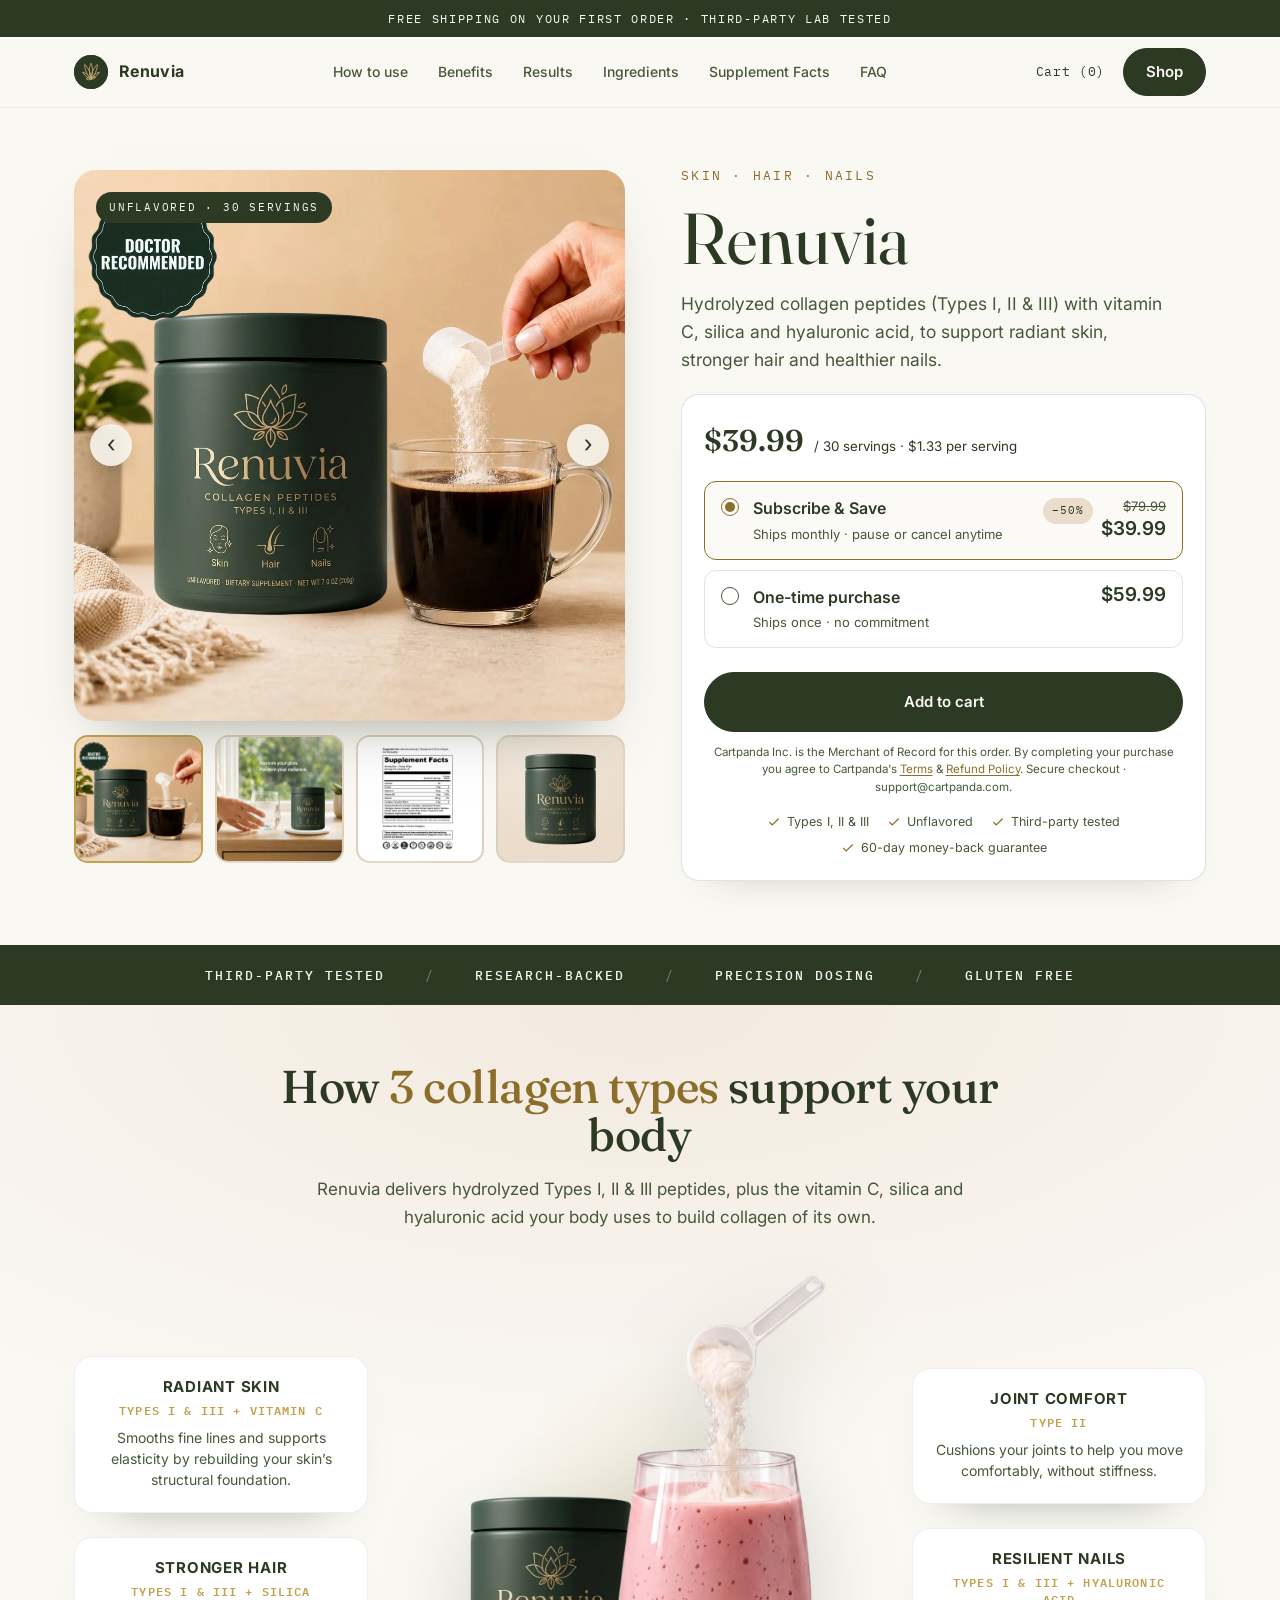
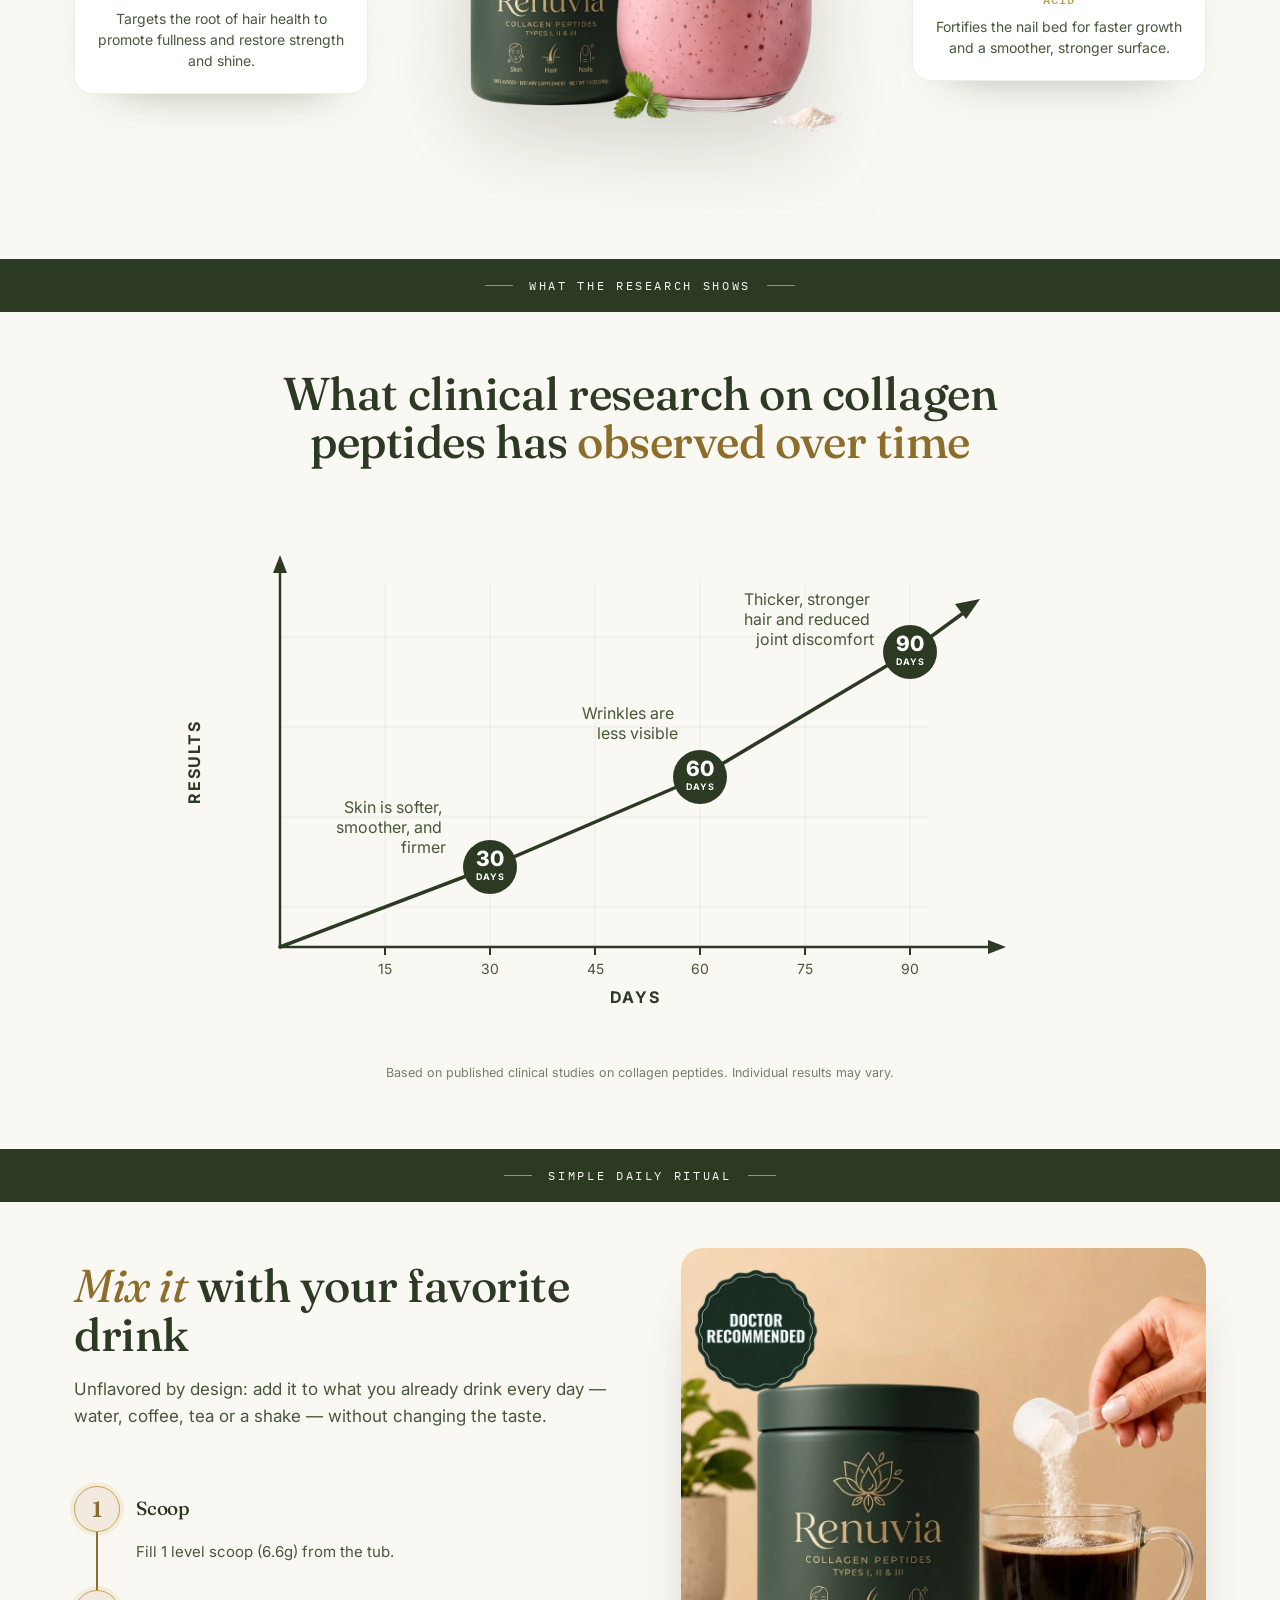
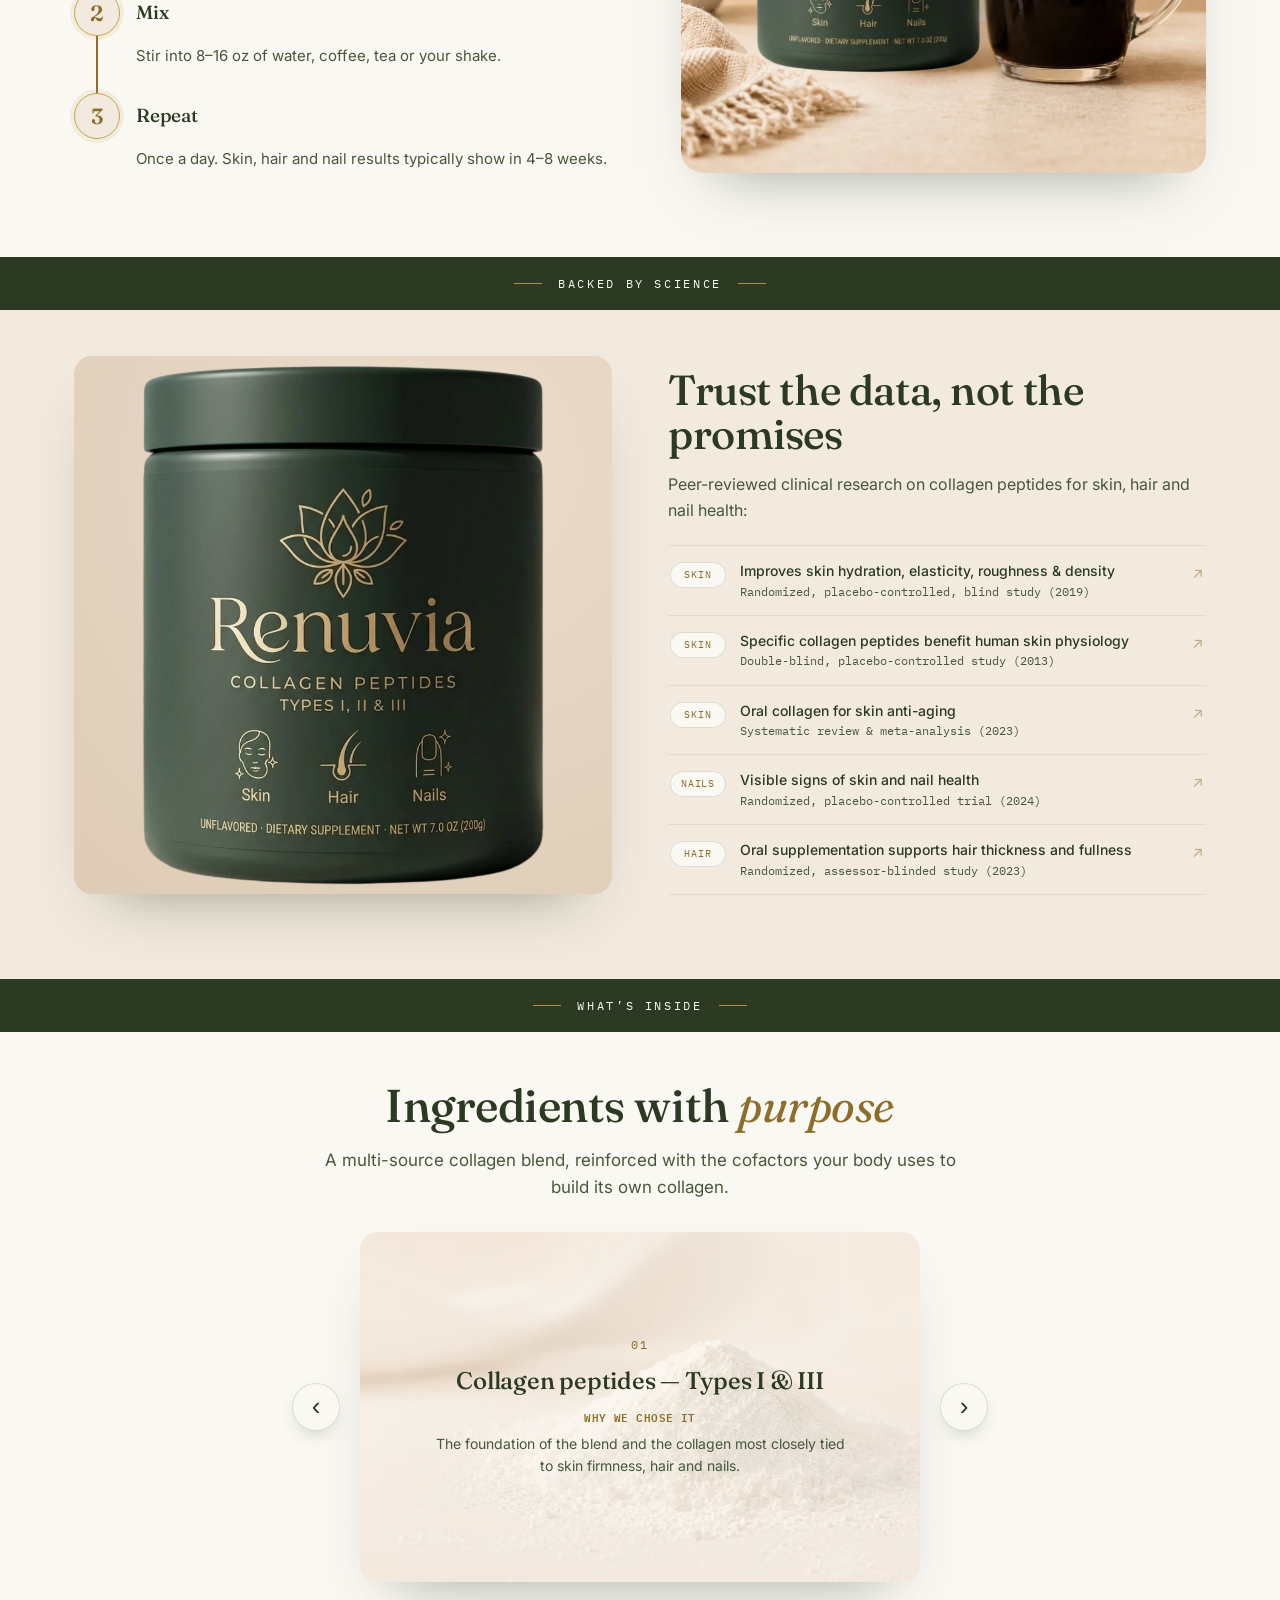
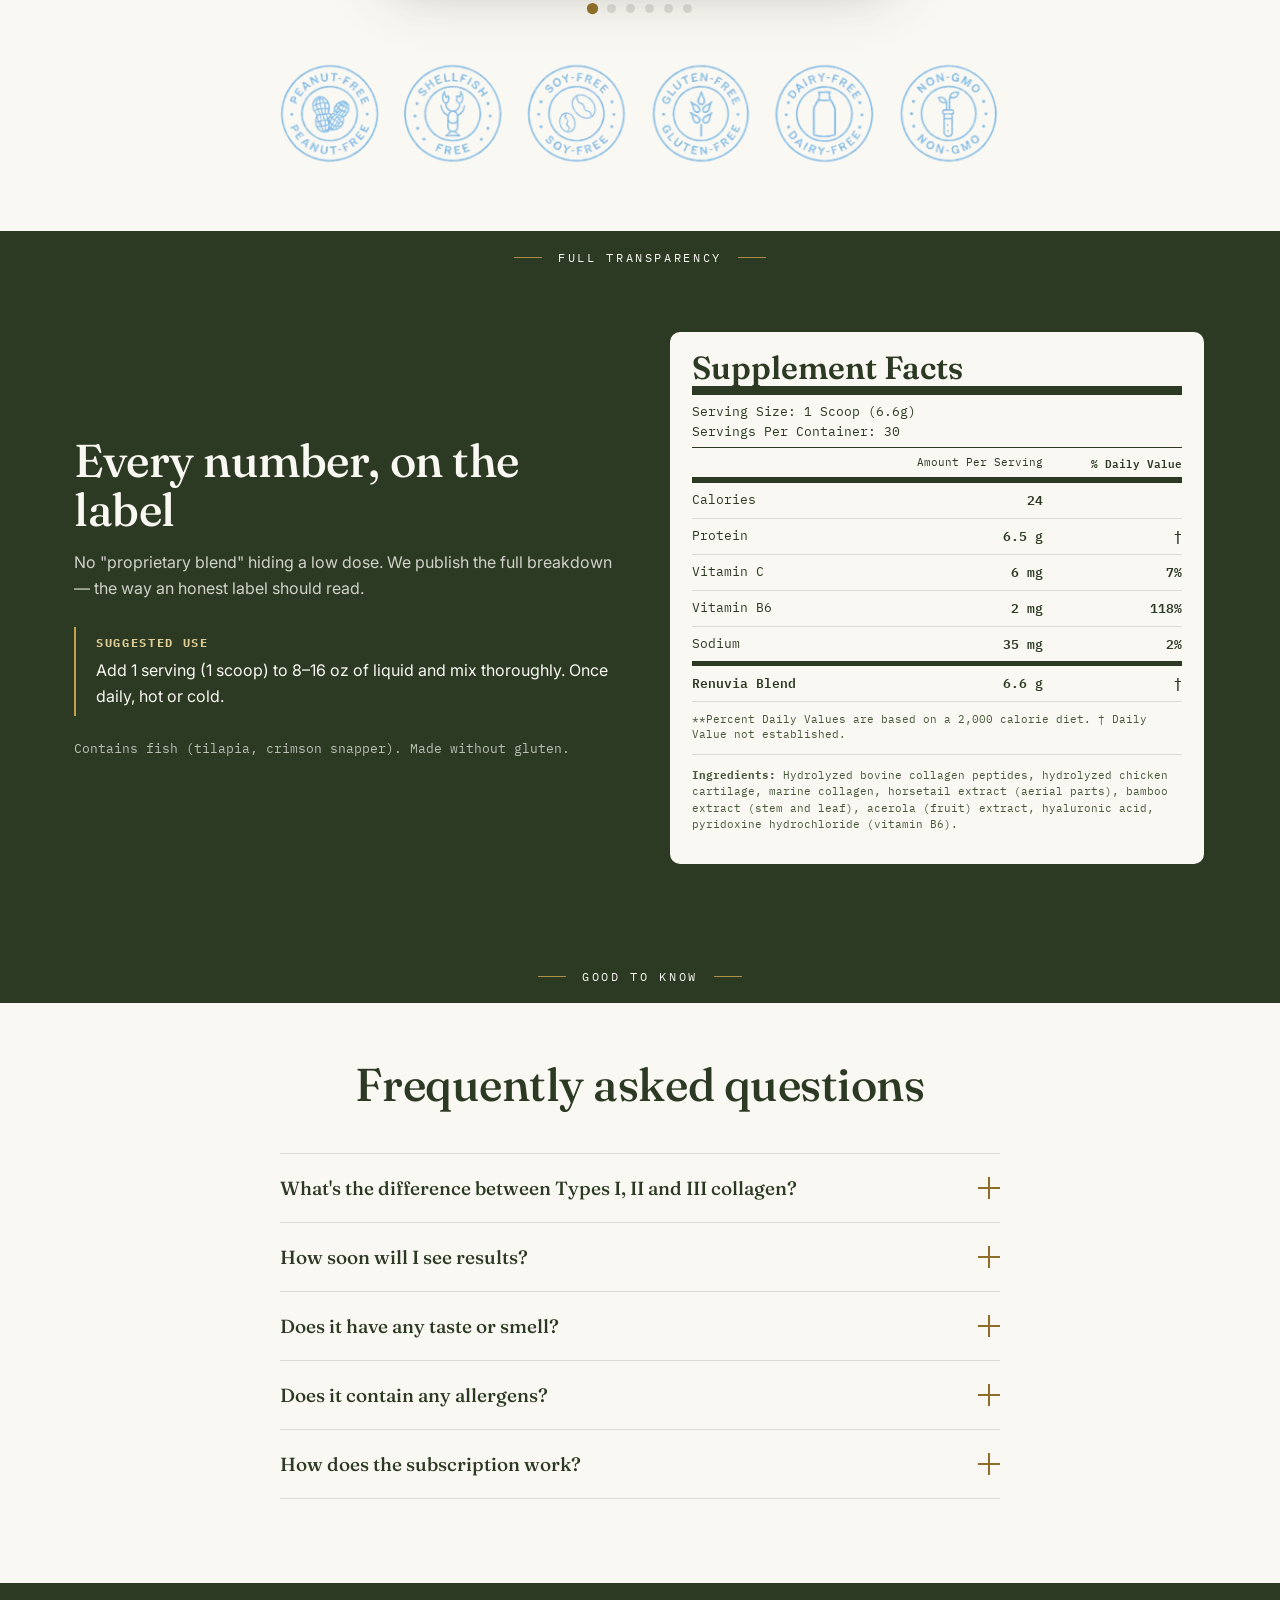
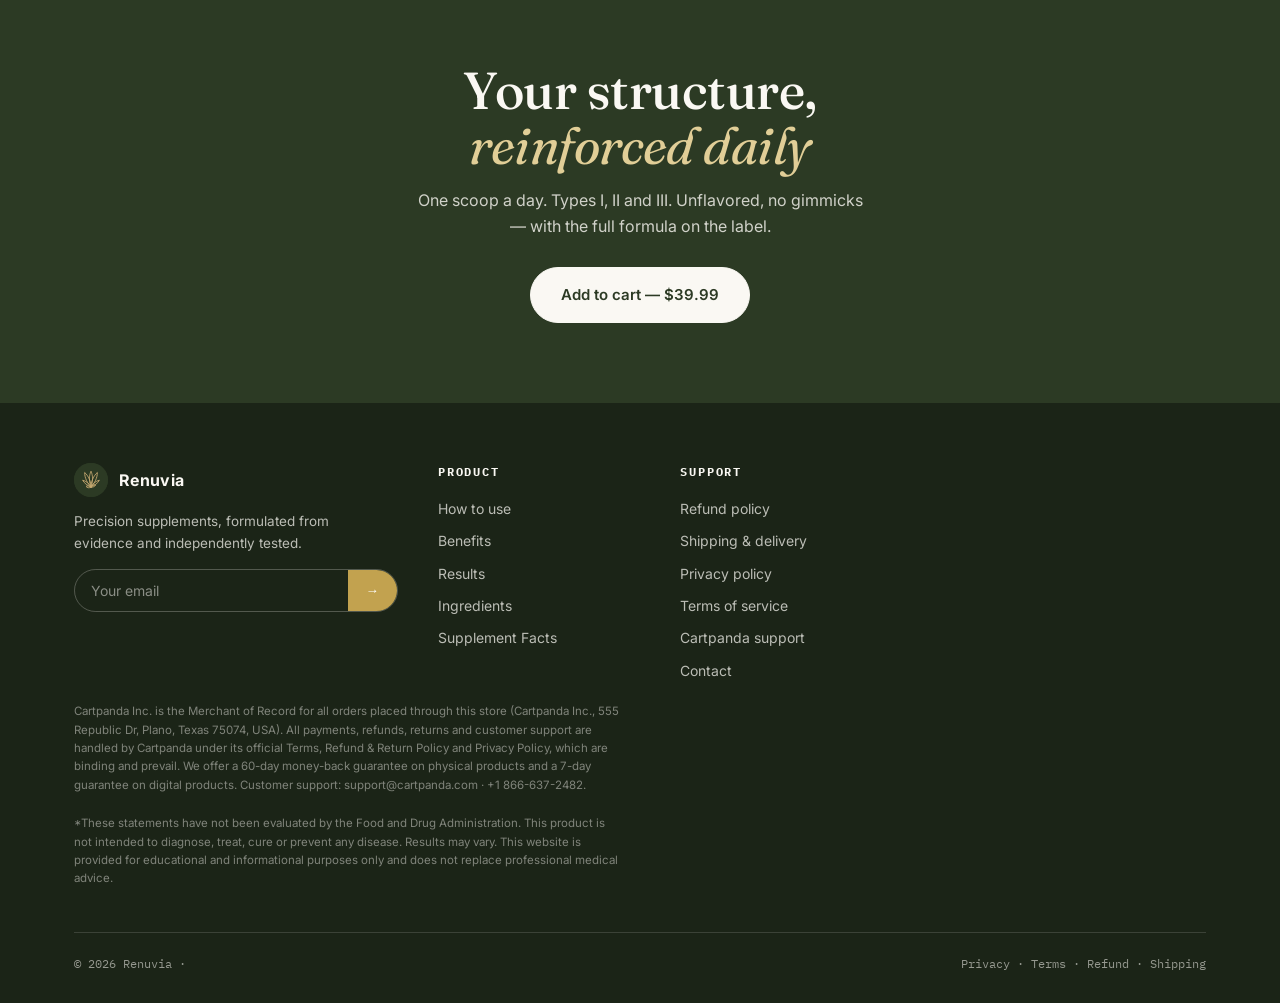
==== commit 96ede0cb: "Update subscription checkout links in index.html" ====
--- a/index.html
+++ b/index.html
@@ -129,7 +129,7 @@
 
               <!-- =============================== Subscription 1 =============================== -->
               <label class="opt is-active" data-opt
-                data-checkout="https://astrongroup.mycartpanda.com/checkout/211549480:1" data-price="$39.99">
+                data-checkout="https://astrongroup.mycartpanda.com/checkout/211549480:1&subscription=4502" data-price="$39.99">
                 <span class="radio"></span>
                 <span>
                   <span class="label">Subscribe &amp; Save</span>
@@ -685,7 +685,7 @@
             <div class="buybox">
               <!-- =============================== Subscription 2 =============================== -->
               <label class="opt is-active" data-opt
-                data-checkout="https://astrongroup.mycartpanda.com/checkout/211549480:1" data-price="$39.99"
+                data-checkout="https://astrongroup.mycartpanda.com/checkout/211549480:1&subscription=4502" data-price="$39.99"
                 style="padding-top:40px">
                 <span class="pop-ribbon">★ Most popular &middot; Best price</span>
                 <span class="radio"></span>
@@ -1473,4 +1473,4 @@
 
 </body>
 
-</html>+</html>
--- a/assets/css/styles.css
+++ b/assets/css/styles.css
@@ -0,0 +1,2800 @@
+:root {
+  --ink: #2C3A24;
+  --ink-2: #47583A;
+  --azure: #C2A24F;
+  --azure-deep: #8C6D2A;
+  --paper: #FAF8F3;
+  --champagne: #EBDCCB;
+  --champagne-2: #F3EADF;
+  --clay: #B4825E;
+  --line: rgba(44, 58, 36, .14);
+  --line-soft: rgba(44, 58, 36, .08);
+  --shadow: 0 30px 60px -35px rgba(44, 58, 36, .5);
+  --serif: "Fraunces", Georgia, serif;
+  --sans: "Inter", system-ui, sans-serif;
+  --mono: "IBM Plex Mono", ui-monospace, monospace;
+  --maxw: 1180px;
+}
+
+* {
+  box-sizing: border-box
+}
+
+html {
+  scroll-behavior: smooth
+}
+
+body {
+  margin: 0;
+  font-family: var(--sans);
+  color: var(--ink);
+  background: var(--paper);
+  font-size: 16px;
+  line-height: 1.6;
+  -webkit-font-smoothing: antialiased;
+}
+
+img {
+  max-width: 100%;
+  display: block
+}
+
+a {
+  color: inherit;
+  text-decoration: none
+}
+
+h1,
+h2,
+h3 {
+  margin: 0;
+  font-family: var(--serif);
+  font-weight: 500;
+  line-height: 1.05;
+  letter-spacing: -.01em
+}
+
+.wrap {
+  max-width: var(--maxw);
+  margin: 0 auto;
+  padding: 0 24px
+}
+
+.eyebrow {
+  font-family: var(--mono);
+  font-size: 12px;
+  letter-spacing: .22em;
+  text-transform: uppercase;
+  color: var(--azure-deep);
+  font-weight: 500;
+}
+
+.btn {
+  display: inline-flex;
+  align-items: center;
+  justify-content: center;
+  gap: .5em;
+  font-family: var(--sans);
+  font-weight: 600;
+  font-size: 15px;
+  padding: 15px 30px;
+  border-radius: 100px;
+  border: 1px solid var(--ink);
+  background: var(--ink);
+  color: var(--paper);
+  cursor: pointer;
+  transition: background .25s ease, transform .18s ease, box-shadow .25s ease;
+}
+
+.btn:hover {
+  background: var(--ink-2);
+  transform: translateY(-2px);
+  box-shadow: 0 12px 26px -12px rgba(44, 58, 36, .55)
+}
+
+.btn:active {
+  transform: translateY(-1px) scale(.99)
+}
+
+.btn--ghost {
+  background: transparent;
+  color: var(--ink)
+}
+
+.btn--ghost:hover {
+  background: var(--ink);
+  color: var(--paper)
+}
+
+.btn--block {
+  width: 100%;
+  padding: 17px
+}
+
+/* ---------- scroll reveal (fade + rise); applied via main.js, respects reduced-motion ---------- */
+.reveal {
+  opacity: 0;
+  transform: translateY(18px);
+  transition: opacity .6s ease, transform .6s cubic-bezier(.22, .61, .36, 1)
+}
+
+.reveal.is-in {
+  opacity: 1;
+  transform: none
+}
+
+@media(prefers-reduced-motion:reduce) {
+  .reveal {
+    opacity: 1;
+    transform: none;
+    transition: none
+  }
+}
+
+/* ---------- announcement ---------- */
+.announce {
+  background: var(--ink);
+  color: var(--paper);
+  text-align: center;
+  font-family: var(--mono);
+  font-size: 12px;
+  letter-spacing: .14em;
+  text-transform: uppercase;
+  padding: 9px 16px;
+}
+
+/* ---------- header ---------- */
+header {
+  position: sticky;
+  top: 0;
+  z-index: 50;
+  background: rgba(250, 248, 243, .85);
+  backdrop-filter: saturate(140%) blur(12px);
+  border-bottom: 1px solid var(--line-soft);
+  transition: box-shadow .3s ease, background .3s ease;
+}
+
+header.scrolled {
+  background: rgba(250, 248, 243, .94);
+  box-shadow: 0 10px 30px -16px rgba(44, 58, 36, .42)
+}
+
+.nav {
+  display: flex;
+  align-items: center;
+  justify-content: space-between;
+  height: 70px
+}
+
+.brand {
+  display: flex;
+  align-items: center;
+  gap: 11px;
+  font-weight: 700;
+  letter-spacing: .02em
+}
+
+.brand .mark {
+  width: 34px;
+  height: 34px;
+  border-radius: 50%;
+  background: var(--ink);
+  color: var(--paper);
+  display: grid;
+  place-items: center;
+  font-family: var(--serif);
+  font-size: 19px;
+  font-weight: 600;
+  position: relative;
+  overflow: hidden;
+  object-fit: cover;
+}
+
+img.mark {
+  display: block
+}
+
+.brand .mark::after {
+  content: "";
+  position: absolute;
+  right: 5px;
+  top: 5px;
+  bottom: 5px;
+  width: 4px;
+  background: linear-gradient(var(--azure), transparent);
+  border-radius: 4px;
+  opacity: .85;
+}
+
+.brand b {
+  font-size: 16px
+}
+
+.brand span {
+  color: var(--azure-deep)
+}
+
+.nav-links {
+  display: flex;
+  gap: 30px;
+  font-size: 14px;
+  font-weight: 500
+}
+
+.nav-links a {
+  color: var(--ink-2);
+  transition: color .2s
+}
+
+.nav-links a:hover {
+  color: var(--azure-deep)
+}
+
+.nav-cta {
+  display: flex;
+  align-items: center;
+  gap: 18px
+}
+
+.nav-cta .cart {
+  font-family: var(--mono);
+  font-size: 13px;
+  letter-spacing: .05em
+}
+
+@media (max-width:600px) {
+  .nav {
+    gap: 12px;
+    height: 64px
+  }
+
+  .brand {
+    gap: 9px;
+    min-width: 0
+  }
+
+  .brand b {
+    font-size: 15px;
+    white-space: nowrap
+  }
+
+  .nav-cta {
+    gap: 12px
+  }
+
+  .nav-cta .cart {
+    white-space: nowrap;
+    font-size: 12px
+  }
+
+  .nav-cta .btn {
+    padding: 10px 18px !important;
+    font-size: 14px
+  }
+
+  .announce {
+    font-size: 10.5px;
+    letter-spacing: .08em;
+    padding: 8px 14px;
+    line-height: 1.45
+  }
+
+  .price-row {
+    flex-wrap: wrap;
+    row-gap: 2px
+  }
+
+  .price-row small {
+    flex-basis: 100%
+  }
+
+  .wrap {
+    padding: 0 18px
+  }
+
+  .buybox {
+    padding: 16px
+  }
+
+  .opt {
+    padding: 13px 13px;
+    gap: 11px
+  }
+
+  .opt-end {
+    gap: 6px
+  }
+
+  .opt-detail li {
+    font-size: 12.5px
+  }
+
+  .opt .p b {
+    font-size: 18px
+  }
+}
+
+@media (max-width:360px) {
+  .brand b {
+    font-size: 14px
+  }
+
+  .nav-cta .cart {
+    display: none
+  }
+
+  .nav-cta .btn {
+    padding: 9px 15px !important
+  }
+}
+
+.burger {
+  display: none;
+  flex-direction: column;
+  gap: 5px;
+  background: none;
+  border: 0;
+  cursor: pointer;
+  padding: 6px
+}
+
+.burger span {
+  width: 22px;
+  height: 2px;
+  background: var(--ink);
+  display: block
+}
+
+/* ---------- hero ---------- */
+.hero {
+  padding: 44px 0 64px
+}
+
+.hero-grid {
+  display: grid;
+  grid-template-columns: 1.05fr 1fr;
+  gap: 56px;
+  align-items: stretch
+}
+
+.hero-media {
+  position: relative;
+  border-radius: 22px;
+  overflow: hidden;
+  background:
+    radial-gradient(120% 90% at 30% 15%, var(--champagne-2), var(--champagne) 70%);
+  aspect-ratio: 1/1;
+  display: grid;
+  place-items: center;
+  box-shadow: var(--shadow);
+}
+
+.hero-media img {
+  width: 82%;
+  filter: drop-shadow(0 40px 40px rgba(44, 58, 36, .22))
+}
+
+.hero-media .tag {
+  position: absolute;
+  left: 22px;
+  top: 22px;
+  font-family: var(--mono);
+  font-size: 11px;
+  letter-spacing: .16em;
+  text-transform: uppercase;
+  background: var(--ink);
+  color: var(--paper);
+  padding: 7px 13px;
+  border-radius: 100px;
+}
+
+/* ---------- product carousel ---------- */
+.hero-figure {
+  display: flex;
+  flex-direction: column;
+  justify-content: center;
+  gap: 14px
+}
+
+/* two-column layout: image area grows to match the buy-column height
+     so the right side never appears taller than the images */
+@media(min-width:961px) {
+  .hero-media {
+    aspect-ratio: 1/1
+  }
+}
+
+.hero-media .tag {
+  z-index: 4
+}
+
+.carousel-track {
+  position: absolute;
+  inset: 0
+}
+
+.carousel-slide {
+  position: absolute;
+  inset: 0;
+  display: grid;
+  place-items: center;
+  opacity: 0;
+  transition: opacity .5s ease;
+  pointer-events: none
+}
+
+.carousel-slide.is-active {
+  opacity: 1;
+  pointer-events: auto
+}
+
+.hero-media .carousel-slide--full img {
+  width: 100%;
+  height: 100%;
+  object-fit: cover;
+  display: block;
+  filter: none
+}
+
+.hero-media .carousel-slide--product img {
+  width: 82%;
+  height: auto;
+  filter: drop-shadow(0 40px 40px rgba(44, 58, 36, .22))
+}
+
+.carousel-arrow {
+  position: absolute;
+  top: 50%;
+  transform: translateY(-50%);
+  z-index: 5;
+  width: 42px;
+  height: 42px;
+  border-radius: 50%;
+  border: 0;
+  cursor: pointer;
+  display: grid;
+  place-items: center;
+  font-family: var(--sans);
+  font-size: 24px;
+  line-height: 1;
+  padding-bottom: 2px;
+  background: rgba(250, 248, 243, .86);
+  color: var(--ink);
+  box-shadow: 0 8px 20px -8px rgba(44, 58, 36, .45);
+  backdrop-filter: blur(6px);
+  transition: background .2s ease, transform .1s ease
+}
+
+.carousel-arrow:hover {
+  background: var(--paper)
+}
+
+.carousel-arrow:active {
+  transform: translateY(-50%) scale(.93)
+}
+
+.carousel-prev {
+  left: 16px
+}
+
+.carousel-next {
+  right: 16px
+}
+
+.carousel-thumbs {
+  display: flex;
+  gap: 12px
+}
+
+.carousel-thumb {
+  flex: 1;
+  aspect-ratio: 1/1;
+  padding: 0;
+  border-radius: 14px;
+  overflow: hidden;
+  cursor: pointer;
+  border: 2px solid var(--line-soft);
+  background: radial-gradient(120% 90% at 30% 15%, var(--champagne-2), var(--champagne) 75%);
+  transition: border-color .2s ease, transform .12s ease
+}
+
+.carousel-thumb.is-active {
+  border-color: var(--azure)
+}
+
+.carousel-thumb:hover {
+  transform: translateY(-2px)
+}
+
+.carousel-thumb--full img {
+  width: 100%;
+  height: 100%;
+  object-fit: cover;
+  display: block
+}
+
+.carousel-thumb--product {
+  display: grid;
+  place-items: center
+}
+
+.carousel-thumb--product img {
+  width: 76%;
+  height: auto;
+  display: block
+}
+
+.carousel {
+  position: absolute;
+  inset: 0;
+  z-index: 1
+}
+
+.car-track {
+  display: flex;
+  height: 100%;
+  transition: transform .5s cubic-bezier(.4, 0, .2, 1)
+}
+
+.slide {
+  min-width: 100%;
+  height: 100%;
+  display: grid;
+  place-items: center
+}
+
+.slide-ph {
+  width: 80%;
+  height: 80%;
+  border-radius: 16px;
+  border: 1.5px dashed rgba(44, 58, 36, .28);
+  display: grid;
+  place-items: center;
+  align-content: center;
+  gap: 12px;
+  text-align: center;
+  padding: 16px;
+  color: var(--ink-2);
+  background: rgba(250, 248, 243, .4)
+}
+
+.slide-ph svg {
+  width: 38px;
+  height: 38px;
+  stroke: var(--azure-deep);
+  opacity: .8
+}
+
+.slide-ph b {
+  font-family: var(--serif);
+  font-weight: 500;
+  font-size: 19px;
+  color: var(--ink)
+}
+
+.slide-ph span {
+  font-family: var(--mono);
+  font-size: 11px;
+  letter-spacing: .14em;
+  text-transform: uppercase
+}
+
+.car-arrow {
+  position: absolute;
+  top: 50%;
+  transform: translateY(-50%);
+  z-index: 3;
+  cursor: pointer;
+  width: 44px;
+  height: 44px;
+  border-radius: 50%;
+  background: rgba(250, 248, 243, .92);
+  border: 1px solid rgba(44, 58, 36, .15);
+  color: var(--ink);
+  display: grid;
+  place-items: center;
+  -webkit-backdrop-filter: blur(4px);
+  backdrop-filter: blur(4px);
+  transition: background .2s ease, transform .1s ease
+}
+
+.car-arrow svg {
+  width: 20px;
+  height: 20px
+}
+
+.car-arrow:hover {
+  background: var(--paper)
+}
+
+.car-arrow:active {
+  transform: translateY(-50%) scale(.94)
+}
+
+.car-prev {
+  left: 14px
+}
+
+.car-next {
+  right: 14px
+}
+
+.hero-thumbs {
+  display: flex;
+  gap: 10px;
+  flex-wrap: wrap
+}
+
+.thumb {
+  width: 66px;
+  height: 66px;
+  border-radius: 13px;
+  overflow: hidden;
+  padding: 0;
+  cursor: pointer;
+  background: radial-gradient(120% 90% at 30% 15%, var(--champagne-2), var(--champagne) 70%);
+  border: 2px solid transparent;
+  display: grid;
+  place-items: center;
+  transition: border-color .2s ease, transform .1s ease
+}
+
+.thumb img {
+  width: 74%
+}
+
+.thumb .thumb-ph {
+  display: grid;
+  place-items: center;
+  width: 100%;
+  height: 100%;
+  color: var(--azure-deep)
+}
+
+.thumb .thumb-ph svg {
+  width: 20px;
+  height: 20px;
+  stroke: currentColor;
+  opacity: .7
+}
+
+.thumb.is-active {
+  border-color: var(--azure-deep)
+}
+
+.thumb:hover {
+  transform: translateY(-2px)
+}
+
+.keywords {
+  font-family: var(--mono);
+  font-size: 12.5px;
+  letter-spacing: .18em;
+  text-transform: uppercase;
+  color: var(--azure-deep);
+  margin-bottom: 16px
+}
+
+.hero h1 {
+  font-size: clamp(44px, 6vw, 72px);
+  margin-bottom: 8px;
+  font-weight: 400;
+  letter-spacing: .005em;
+  font-optical-sizing: auto;
+  font-variation-settings: "opsz" 144
+}
+
+.hero h1 em {
+  font-style: italic;
+  color: var(--azure-deep);
+  font-weight: 400
+}
+
+.hero .lede {
+  font-size: 17.5px;
+  color: var(--ink-2);
+  max-width: 44ch;
+  margin: 14px 0 20px
+}
+
+.stars {
+  display: flex;
+  align-items: center;
+  gap: 10px;
+  margin-bottom: 14px;
+  font-size: 14px;
+  color: var(--ink-2)
+}
+
+.stars .s {
+  color: var(--azure);
+  letter-spacing: 2px;
+  font-size: 16px
+}
+
+.reviews-link {
+  color: inherit;
+  cursor: pointer;
+  text-decoration: underline;
+  text-underline-offset: 2px;
+  text-decoration-color: var(--line);
+  transition: color .2s ease, text-decoration-color .2s ease
+}
+
+.reviews-link:hover {
+  color: var(--azure-deep);
+  text-decoration-color: var(--azure-deep)
+}
+
+/* ---------- scarcity bar ---------- */
+.scarcity {
+  display: flex;
+  align-items: center;
+  gap: 14px;
+  border: 1px solid var(--line);
+  border-radius: 100px;
+  background: #fff;
+  padding: 11px 20px;
+  margin-bottom: 22px;
+  box-shadow: 0 12px 26px -22px rgba(44, 58, 36, .55);
+}
+
+.scarcity-track {
+  flex: 1;
+  height: 10px;
+  border-radius: 100px;
+  background: var(--champagne-2);
+  overflow: hidden
+}
+
+.scarcity-fill {
+  height: 100%;
+  width: 93%;
+  border-radius: 100px;
+  background: linear-gradient(90deg, #c0392b, #e05540);
+  animation: scarcityGrow 1.2s cubic-bezier(.4, 0, .2, 1) both
+}
+
+@keyframes scarcityGrow {
+  from {
+    width: 0
+  }
+
+  to {
+    width: 93%
+  }
+}
+
+.scarcity-label {
+  font-family: var(--mono);
+  font-size: 13px;
+  font-weight: 600;
+  color: #c0392b;
+  white-space: nowrap;
+  letter-spacing: .02em
+}
+
+/* ---------- buy box ---------- */
+.buybox {
+  border: 1px solid var(--line);
+  border-radius: 18px;
+  background: #fff;
+  padding: 22px;
+  box-shadow: 0 20px 40px -34px rgba(44, 58, 36, .4);
+}
+
+.price-row {
+  display: flex;
+  align-items: baseline;
+  gap: 10px;
+  margin-bottom: 16px
+}
+
+.price {
+  font-family: var(--serif);
+  font-size: 30px;
+  font-weight: 600
+}
+
+.price small {
+  font-family: var(--mono);
+  font-size: 12px;
+  color: var(--ink-2);
+  font-weight: 400
+}
+
+.opt {
+  display: flex;
+  gap: 14px;
+  border: 1px solid var(--line);
+  border-radius: 12px;
+  padding: 14px 16px;
+  cursor: pointer;
+  margin-bottom: 10px;
+  position: relative;
+  transition: border-color .2s, background .2s;
+}
+
+.opt:hover {
+  border-color: var(--ink-2)
+}
+
+.opt.is-active {
+  border-color: var(--azure-deep);
+  background: linear-gradient(0deg, rgba(194, 162, 79, .05), rgba(194, 162, 79, .05))
+}
+
+.opt .radio {
+  width: 18px;
+  height: 18px;
+  border-radius: 50%;
+  border: 1.5px solid var(--ink-2);
+  flex: 0 0 auto;
+  margin-top: 2px;
+  position: relative
+}
+
+.opt.is-active .radio {
+  border-color: var(--azure-deep)
+}
+
+.opt.is-active .radio::after {
+  content: "";
+  position: absolute;
+  inset: 3px;
+  border-radius: 50%;
+  background: var(--azure-deep)
+}
+
+.opt>span:not([class]) {
+  flex: 1;
+  min-width: 0
+}
+
+.opt .label {
+  font-weight: 600;
+  display: block
+}
+
+.opt .sub {
+  font-size: 13px;
+  color: var(--ink-2);
+  display: block;
+  margin-top: 2px
+}
+
+.opt-end {
+  margin-left: auto;
+  flex: 0 0 auto;
+  display: flex;
+  flex-direction: row;
+  align-items: flex-start;
+  justify-content: flex-end;
+  gap: 8px;
+  text-align: right
+}
+
+.opt-end .badge {
+  margin-top: 2px
+}
+
+.opt .badge {
+  font-family: var(--mono);
+  font-size: 11px;
+  white-space: nowrap;
+  letter-spacing: .08em;
+  background: var(--champagne);
+  color: var(--ink);
+  padding: 4px 9px;
+  border-radius: 100px;
+}
+
+.opt .p {
+  margin-left: auto;
+  text-align: right
+}
+
+.opt .p b {
+  font-weight: 600;
+  font-size: 19px;
+  line-height: 1.05;
+  display: block
+}
+
+.opt .p s {
+  color: var(--ink-2);
+  font-size: 13px;
+  display: block;
+  margin-bottom: 2px
+}
+
+.assure {
+  display: flex;
+  flex-wrap: wrap;
+  justify-content: center;
+  gap: 6px 18px;
+  margin-top: 16px;
+  font-size: 12.5px;
+  color: var(--ink-2)
+}
+
+.assure span {
+  display: inline-flex;
+  align-items: center;
+  gap: 6px
+}
+
+.assure svg {
+  width: 14px;
+  height: 14px;
+  color: var(--azure-deep)
+}
+
+.mor-note {
+  margin: 12px 0 0;
+  text-align: center;
+  font-size: 11.5px;
+  line-height: 1.5;
+  color: var(--ink-2)
+}
+
+.mor-note a {
+  color: var(--azure-deep);
+  text-decoration: underline;
+  text-underline-offset: 2px
+}
+
+/* ---------- trust strip ---------- */
+.trust {
+  background: var(--ink);
+  color: var(--paper)
+}
+
+.trust .wrap {
+  display: flex;
+  flex-wrap: wrap;
+  justify-content: center;
+  gap: 18px 40px;
+  padding: 20px 24px;
+  font-family: var(--mono);
+  font-size: 12.5px;
+  letter-spacing: .16em;
+  text-transform: uppercase
+}
+
+.trust b {
+  color: var(--paper);
+  font-weight: 500
+}
+
+.trust .dot {
+  opacity: .4
+}
+
+/* ---------- section divider bands ---------- */
+.divband {
+  background: var(--ink);
+  color: var(--paper)
+}
+
+.divband .wrap {
+  display: flex;
+  align-items: center;
+  justify-content: center;
+  padding: 17px 24px
+}
+
+.divband .cap {
+  font-family: var(--mono);
+  font-size: 12px;
+  letter-spacing: .22em;
+  text-transform: uppercase;
+  color: var(--paper);
+  display: inline-flex;
+  align-items: center
+}
+
+.divband .cap::before,
+.divband .cap::after {
+  content: "";
+  width: 28px;
+  height: 1px;
+  background: var(--azure);
+  margin: 0 16px;
+  opacity: .85
+}
+
+/* ---------- section base ---------- */
+section {
+  scroll-margin-top: 80px
+}
+
+.sec {
+  padding: 46px 0 84px
+}
+
+.sec-head {
+  max-width: 640px;
+  margin-bottom: 44px
+}
+
+.sec-head h2 {
+  font-size: clamp(30px, 4.4vw, 46px);
+  margin: 12px 0
+}
+
+.sec-head p {
+  color: var(--ink-2);
+  font-size: 17px
+}
+
+.sec-head em {
+  font-style: italic;
+  color: var(--azure-deep);
+  font-weight: 400
+}
+
+/* ---------- benefits: how collagen types support the body ---------- */
+.b5 {
+  background: radial-gradient(120% 80% at 50% 0%, var(--champagne-2), var(--paper) 68%)
+}
+
+.b5 .sec-head {
+  max-width: 720px;
+  margin-left: auto;
+  margin-right: auto;
+  text-align: center
+}
+
+.b5-grid {
+  display: grid;
+  grid-template-columns: 1fr minmax(300px, 500px) 1fr;
+  gap: 22px;
+  align-items: center;
+  margin-top: 8px
+}
+
+.b5-col {
+  display: grid;
+  gap: 24px;
+  align-content: center
+}
+
+.b5-media {
+  position: relative
+}
+
+.b5-media::before {
+  content: "";
+  position: absolute;
+  inset: 6% 6% 4%;
+  border-radius: 50%;
+  background: radial-gradient(closest-side, rgba(194, 162, 79, .16), transparent 72%);
+  filter: blur(6px);
+  z-index: 0
+}
+
+.b5-media img {
+  position: relative;
+  z-index: 1;
+  width: 100%;
+  height: auto;
+  display: block;
+  filter: drop-shadow(0 30px 44px rgba(44, 58, 36, .20))
+}
+
+.b5-card {
+  background: #fff;
+  border: 1px solid var(--line-soft);
+  border-radius: 18px;
+  padding: 22px 20px;
+  text-align: center;
+  box-shadow: 0 26px 52px -40px rgba(44, 58, 36, .55);
+  transition: transform .25s ease, box-shadow .25s ease, border-color .25s ease
+}
+
+.b5-card:hover {
+  transform: translateY(-5px);
+  box-shadow: 0 30px 50px -28px rgba(44, 58, 36, .4);
+  border-color: var(--line)
+}
+
+.b5-card h3 {
+  font-family: var(--sans);
+  font-weight: 700;
+  font-size: 15px;
+  letter-spacing: .05em;
+  text-transform: uppercase;
+  color: var(--ink);
+  margin: 0 0 7px
+}
+
+.b5-card .types {
+  font-family: var(--mono);
+  font-weight: 600;
+  font-size: 11.5px;
+  letter-spacing: .1em;
+  text-transform: uppercase;
+  color: var(--azure);
+  margin: 0 0 8px
+}
+
+.b5-card p {
+  color: var(--ink-2);
+  font-size: 14px;
+  line-height: 1.5;
+  margin: 0
+}
+
+/* ---------- transformation timeline ---------- */
+.timeline .sec-head {
+  max-width: 840px;
+  margin: 0 auto 20px;
+  text-align: center
+}
+
+.tl-chart {
+  max-width: 920px;
+  margin: 0 auto
+}
+
+.tl-chart svg {
+  width: 100%;
+  height: auto;
+  display: block;
+  overflow: visible
+}
+
+.tl-axis {
+  stroke: var(--ink);
+  stroke-width: 2.5;
+  fill: none;
+  stroke-linecap: round
+}
+
+.tl-tickmark {
+  stroke: var(--ink);
+  stroke-width: 2
+}
+
+.tl-arrow {
+  fill: var(--ink)
+}
+
+.tl-grid {
+  stroke: rgba(44, 58, 36, .07);
+  stroke-width: 1
+}
+
+.tl-line {
+  fill: none;
+  stroke: var(--ink);
+  stroke-width: 3.5;
+  stroke-linecap: round;
+  stroke-linejoin: round;
+  stroke-dasharray: 1;
+  stroke-dashoffset: 1
+}
+
+.tl-node-c {
+  fill: var(--ink)
+}
+
+.tl-node-t {
+  fill: #fff;
+  font-family: var(--sans);
+  font-weight: 800;
+  text-anchor: middle
+}
+
+.tl-node-d {
+  fill: #fff;
+  font-family: var(--sans);
+  font-weight: 700;
+  text-anchor: middle;
+  letter-spacing: .06em
+}
+
+.tl-cap {
+  fill: var(--ink-2);
+  font-family: var(--sans);
+  font-size: 16px
+}
+
+.tl-axis-label {
+  fill: var(--ink);
+  font-family: var(--sans);
+  font-weight: 700;
+  letter-spacing: .1em
+}
+
+.tl-tick {
+  fill: var(--ink-2);
+  font-family: var(--sans);
+  font-size: 14px;
+  text-anchor: middle
+}
+
+.tl-foot {
+  max-width: 640px;
+  margin: 18px auto 0;
+  text-align: center;
+  color: var(--ink-2);
+  font-size: 12.5px;
+  opacity: .75
+}
+
+.tl-node,
+.tl-endarrow {
+  opacity: 0
+}
+
+.tl-node {
+  transform: scale(.3);
+  transform-box: fill-box;
+  transform-origin: center
+}
+
+.tl-cap {
+  opacity: 0;
+  transform: translateY(10px)
+}
+
+.is-in .tl-line {
+  animation: tlDraw 1.7s ease forwards
+}
+
+.is-in .tl-node {
+  animation: tlPop .55s cubic-bezier(.2, .8, .3, 1.5) forwards
+}
+
+.is-in .tl-endarrow {
+  animation: tlFade .5s ease forwards;
+  animation-delay: 1.55s
+}
+
+.is-in .tl-cap {
+  animation: tlFade .6s ease forwards
+}
+
+.is-in .n1 {
+  animation-delay: .85s
+}
+
+.is-in .n2 {
+  animation-delay: 1.15s
+}
+
+.is-in .n3 {
+  animation-delay: 1.45s
+}
+
+.is-in .c1 {
+  animation-delay: 1s
+}
+
+.is-in .c2 {
+  animation-delay: 1.3s
+}
+
+.is-in .c3 {
+  animation-delay: 1.6s
+}
+
+@keyframes tlDraw {
+  to {
+    stroke-dashoffset: 0
+  }
+}
+
+@keyframes tlPop {
+  to {
+    opacity: 1;
+    transform: scale(1)
+  }
+}
+
+@keyframes tlFade {
+  to {
+    opacity: 1;
+    transform: translateY(0)
+  }
+}
+
+@media(prefers-reduced-motion:reduce) {
+  .tl-line {
+    stroke-dashoffset: 0
+  }
+
+  .tl-node,
+  .tl-endarrow,
+  .tl-cap {
+    opacity: 1;
+    transform: none;
+    animation: none
+  }
+}
+
+@media(max-width:640px) {
+  .tl-cap {
+    font-size: 19px
+  }
+
+  .tl-tick {
+    font-size: 17px
+  }
+}
+
+@media(max-width:900px) {
+  .b5-grid {
+    grid-template-columns: 1fr 1fr;
+    gap: 20px
+  }
+
+  .b5-col {
+    display: contents
+  }
+
+  .b5-media {
+    grid-column: 1/-1;
+    order: -1;
+    max-width: 520px;
+    margin: 0 auto 10px
+  }
+}
+
+@media(max-width:520px) {
+  .b5-grid {
+    grid-template-columns: 1fr
+  }
+
+  .b5-media {
+    max-width: 100%
+  }
+}
+
+/* ---------- benefits ---------- */
+.benefits {
+  background: var(--champagne-2)
+}
+
+.ben-grid {
+  display: grid;
+  grid-template-columns: repeat(3, 1fr);
+  gap: 20px
+}
+
+.ben {
+  background: var(--paper);
+  border: 1px solid var(--line-soft);
+  border-radius: 16px;
+  padding: 26px 22px;
+}
+
+.ben .n {
+  font-family: var(--mono);
+  font-size: 12px;
+  letter-spacing: .1em;
+  color: var(--azure-deep)
+}
+
+.ben .ic {
+  width: 40px;
+  height: 40px;
+  margin: 14px 0 16px;
+  color: var(--ink)
+}
+
+.ben h3 {
+  font-size: 22px;
+  margin-bottom: 8px
+}
+
+.ben p {
+  font-size: 14.5px;
+  color: var(--ink-2);
+  margin: 0
+}
+
+/* ---------- ingredients ---------- */
+.ing-grid {
+  display: grid;
+  grid-template-columns: repeat(3, 1fr);
+  gap: 22px
+}
+
+.ing {
+  border-top: 2px solid var(--ink);
+  padding-top: 18px
+}
+
+.ing .num {
+  font-family: var(--mono);
+  font-size: 12px;
+  color: var(--azure-deep);
+  letter-spacing: .08em
+}
+
+.ing h3 {
+  font-size: 19px;
+  margin: 8px 0 8px;
+  line-height: 1.15
+}
+
+.ing p {
+  font-size: 14px;
+  color: var(--ink-2);
+  margin: 0
+}
+
+.ing p b {
+  display: block;
+  color: var(--azure-deep);
+  font-weight: 600;
+  font-size: 12px;
+  letter-spacing: .02em;
+  margin-bottom: 4px
+}
+
+.ing .dose {
+  font-family: var(--mono);
+  font-size: 12px;
+  color: var(--ink);
+  margin-top: 12px;
+  display: inline-block;
+  border: 1px solid var(--line);
+  border-radius: 100px;
+  padding: 3px 10px
+}
+
+/* ---------- ingredients rectangle carousel ---------- */
+.ing-carousel {
+  position: relative;
+  max-width: 760px;
+  margin: 0 auto;
+  display: flex;
+  align-items: center;
+  justify-content: center;
+  gap: 20px
+}
+
+.ing-stage {
+  position: relative;
+  width: min(560px, 88vw);
+  aspect-ratio: 8/5;
+  flex: 0 0 auto
+}
+
+.ing-facet {
+  position: absolute;
+  inset: 0;
+  border: 2px solid var(--ink);
+  border-radius: 18px;
+  background: var(--paper);
+  box-shadow: 0 30px 60px -34px rgba(44, 58, 36, .45)
+}
+
+.ing-facet::before {
+  content: "";
+  position: absolute;
+  inset: 9px;
+  border-radius: 18px;
+  border: 1px solid var(--line-soft)
+}
+
+.ing-slides {
+  position: absolute;
+  inset: 0;
+  display: grid;
+  place-items: center;
+  border-radius: 18px;
+  overflow: hidden
+}
+
+.ing-slide {
+  grid-area: 1/1;
+  width: 76%;
+  text-align: center;
+  opacity: 0;
+  transition: opacity .45s ease;
+  pointer-events: none
+}
+
+.ing-bg {
+  position: absolute;
+  inset: 0;
+  background-position: center;
+  background-repeat: no-repeat;
+  background-size: cover;
+  opacity: .4;
+  z-index: 0;
+  pointer-events: none
+}
+
+.ing-slide .num,
+.ing-slide h3,
+.ing-slide p {
+  position: relative;
+  z-index: 1
+}
+
+.ing-slide.is-active {
+  opacity: 1;
+  transform: none;
+  pointer-events: auto
+}
+
+.ing-slide .num {
+  font-family: var(--mono);
+  font-size: 12px;
+  color: var(--azure-deep);
+  letter-spacing: .14em
+}
+
+.ing-slide h3 {
+  font-size: clamp(19px, 2.3vw, 24px);
+  margin: 12px 0 14px;
+  line-height: 1.15
+}
+
+.ing-slide .why {
+  display: block;
+  font-family: var(--mono);
+  color: var(--azure-deep);
+  font-weight: 600;
+  font-size: 11px;
+  letter-spacing: .04em;
+  text-transform: uppercase;
+  margin-bottom: 7px
+}
+
+.ing-slide p {
+  font-size: 14px;
+  color: var(--ink-2);
+  margin: 0
+}
+
+.ing-arrow {
+  flex: 0 0 auto;
+  width: 48px;
+  height: 48px;
+  border-radius: 50%;
+  border: 1px solid var(--line);
+  background: var(--paper);
+  color: var(--ink);
+  cursor: pointer;
+  display: grid;
+  place-items: center;
+  font-size: 26px;
+  line-height: 1;
+  padding-bottom: 3px;
+  z-index: 2;
+  box-shadow: 0 8px 20px -10px rgba(44, 58, 36, .4);
+  transition: background .2s ease, transform .1s ease
+}
+
+.ing-arrow:hover {
+  background: var(--champagne-2)
+}
+
+.ing-arrow:active {
+  transform: scale(.94)
+}
+
+.ing-dots {
+  display: flex;
+  justify-content: center;
+  gap: 10px;
+  margin-top: 30px
+}
+
+.ing-badges {
+  max-width: 780px;
+  margin: 44px auto 0
+}
+
+.ing-badges img {
+  width: 100%;
+  height: auto;
+  display: block
+}
+
+.ing-dot {
+  width: 9px;
+  height: 9px;
+  border-radius: 50%;
+  border: 0;
+  padding: 0;
+  cursor: pointer;
+  background: var(--line);
+  transition: background .2s ease, transform .2s ease
+}
+
+.ing-dot.is-active {
+  background: var(--azure-deep);
+  transform: scale(1.25)
+}
+
+/* tighten the vertical rhythm so the carousel isn't lost in empty space */
+#ingredients {
+  padding-top: 38px;
+  padding-bottom: 54px
+}
+
+#ingredients .sec-head {
+  max-width: 640px;
+  margin-left: auto;
+  margin-right: auto;
+  margin-bottom: 30px;
+  text-align: center
+}
+
+#ingredients .ing-dots {
+  margin-top: 22px
+}
+
+#ingredients .ing-badges {
+  margin-top: 34px
+}
+
+/* remove the heavy double border on the card */
+#ingredients .ing-facet {
+  border: 0
+}
+
+#ingredients .ing-facet::before {
+  display: none
+}
+
+@media(max-width:600px) {
+
+  /* full-width, rectangular (landscape) card; arrows overlay the edges
+       so they don't steal width, and the dots also navigate */
+  .ing-carousel {
+    gap: 0
+  }
+
+  .ing-stage {
+    width: 100%;
+    flex: 1 1 auto;
+    min-width: 0;
+    aspect-ratio: 16/10;
+    min-height: 220px
+  }
+
+  .ing-arrow {
+    position: absolute;
+    top: 50%;
+    transform: translateY(-50%);
+    z-index: 3;
+    width: 34px;
+    height: 34px;
+    font-size: 20px
+  }
+
+  .ing-prev {
+    left: 6px
+  }
+
+  .ing-next {
+    right: 6px
+  }
+
+  .ing-slide {
+    width: 78%
+  }
+}
+
+/* ---------- facts split ---------- */
+.facts {
+  background: var(--ink);
+  color: var(--paper)
+}
+
+.facts .eyebrow {
+  color: #E1CE97
+}
+
+.facts-grid {
+  display: grid;
+  grid-template-columns: 1fr 1fr;
+  gap: 56px;
+  align-items: center
+}
+
+.facts h2 {
+  font-size: clamp(30px, 4.4vw, 46px);
+  color: var(--paper);
+  margin: 12px 0 16px
+}
+
+.facts p {
+  color: rgba(250, 248, 243, .8)
+}
+
+.facts .use {
+  margin-top: 26px;
+  border-left: 2px solid var(--azure);
+  padding: 6px 0 6px 20px;
+}
+
+.facts .use b {
+  font-family: var(--mono);
+  font-size: 12px;
+  letter-spacing: .14em;
+  text-transform: uppercase;
+  color: #E1CE97;
+  display: block;
+  margin-bottom: 6px
+}
+
+.facts .allergen {
+  margin-top: 22px;
+  font-family: var(--mono);
+  font-size: 12.5px;
+  color: rgba(250, 248, 243, .7)
+}
+
+/* nutrition panel — the signature artifact */
+.panel {
+  background: var(--paper);
+  color: var(--ink);
+  border-radius: 12px;
+  padding: 20px 22px;
+  border: 2px solid var(--ink)
+}
+
+.panel .title {
+  font-family: var(--serif);
+  font-size: 32px;
+  font-weight: 600;
+  border-bottom: 9px solid var(--ink);
+  padding-bottom: 2px;
+  line-height: 1
+}
+
+.panel .meta {
+  font-family: var(--mono);
+  font-size: 12.5px;
+  padding: 6px 0;
+  border-bottom: 1px solid var(--ink)
+}
+
+.panel table {
+  width: 100%;
+  border-collapse: collapse;
+  font-family: var(--mono);
+  font-size: 13px
+}
+
+.panel .dv {
+  text-align: right;
+  font-weight: 600
+}
+
+.panel thead td {
+  font-size: 11px;
+  text-align: right;
+  padding: 6px 0;
+  border-bottom: 6px solid var(--ink)
+}
+
+.panel tbody td {
+  padding: 7px 0;
+  border-bottom: 1px solid var(--line)
+}
+
+.panel tbody td:first-child {
+  text-align: left
+}
+
+.panel .rule-heavy td {
+  border-bottom: 5px solid var(--ink)
+}
+
+.panel .blend td:first-child {
+  font-weight: 600
+}
+
+.panel .note {
+  font-family: var(--mono);
+  font-size: 10.5px;
+  color: var(--ink-2);
+  margin-top: 10px;
+  line-height: 1.4
+}
+
+.panel .ingredients {
+  font-family: var(--mono);
+  font-size: 11px;
+  color: var(--ink-2);
+  margin-top: 12px;
+  padding-top: 12px;
+  border-top: 1px solid var(--line);
+  line-height: 1.5
+}
+
+/* ---------- how to use ---------- */
+.steps {
+  display: grid;
+  grid-template-columns: repeat(3, 1fr);
+  gap: 22px
+}
+
+.step {
+  position: relative;
+  display: grid;
+  grid-template-columns: auto 1fr;
+  column-gap: 16px;
+  row-gap: 8px;
+  align-items: center
+}
+
+.step .k {
+  width: 46px;
+  height: 46px;
+  border-radius: 50%;
+  display: grid;
+  place-items: center;
+  font-family: var(--serif);
+  font-size: 22px;
+  line-height: 1;
+  color: var(--azure-deep);
+  font-weight: 600;
+  background: var(--champagne-2);
+  border: 1px solid var(--champagne);
+  box-shadow: inset 0 1px 0 rgba(255, 255, 255, .6)
+}
+
+.step h3 {
+  font-size: 19px;
+  margin: 0;
+  align-self: center
+}
+
+.step p {
+  grid-column: 2;
+  color: var(--ink-2);
+  font-size: 15px;
+  line-height: 1.55;
+  margin: 0
+}
+
+.how-grid {
+  display: grid;
+  grid-template-columns: 1.05fr 1fr;
+  grid-template-areas: "head media" "steps media";
+  column-gap: 56px;
+  row-gap: 0;
+  align-items: center
+}
+
+.how-grid .sec-head {
+  grid-area: head
+}
+
+.how-grid .how-media {
+  grid-area: media;
+  align-self: center
+}
+
+.how-grid .steps {
+  grid-area: steps
+}
+
+.how-media {
+  border-radius: 22px;
+  overflow: hidden;
+  aspect-ratio: 1/1;
+  box-shadow: var(--shadow)
+}
+
+.how-media img {
+  width: 100%;
+  height: 100%;
+  object-fit: cover;
+  display: block
+}
+
+.how-grid .sec-head {
+  margin-bottom: 34px;
+  max-width: none
+}
+
+.how-grid .steps {
+  grid-template-columns: 1fr;
+  gap: 26px
+}
+
+.how-grid .step {
+  padding-top: 0;
+  align-items: start
+}
+
+/* connecting line between the numbered steps + scroll reveal */
+.how-grid .step {
+  opacity: 0;
+  transform: translateY(14px);
+  transition: opacity .55s ease, transform .55s ease
+}
+
+.how-grid .step.is-in {
+  opacity: 1;
+  transform: none
+}
+
+.how-grid .step .k {
+  transition: border-color .4s ease, box-shadow .4s ease
+}
+
+.how-grid .step.is-in .k {
+  border-color: var(--azure);
+  box-shadow: 0 0 0 4px rgba(194, 162, 79, .12)
+}
+
+/* grey track (static) */
+.how-grid .step:not(:last-child)::before {
+  content: "";
+  position: absolute;
+  left: 23px;
+  top: 46px;
+  width: 2px;
+  height: calc(100% - 20px);
+  background: var(--line);
+  transform: translateX(-50%);
+  z-index: 0
+}
+
+/* azure fill that draws down when the step becomes active */
+.how-grid .step:not(:last-child)::after {
+  content: "";
+  position: absolute;
+  left: 23px;
+  top: 46px;
+  width: 2px;
+  height: 0;
+  background: var(--azure-deep);
+  transform: translateX(-50%);
+  z-index: 1;
+  transition: height .55s ease .15s
+}
+
+.how-grid .step.is-in:not(:last-child)::after {
+  height: calc(100% - 20px)
+}
+
+.how-grid .step .k,
+.how-grid .step h3,
+.how-grid .step p {
+  position: relative;
+  z-index: 2
+}
+
+@media(prefers-reduced-motion:reduce) {
+  .how-grid .step {
+    opacity: 1;
+    transform: none
+  }
+
+  .how-grid .step:not(:last-child)::after {
+    height: calc(100% - 20px)
+  }
+}
+
+/* ---------- standards ---------- */
+.standards {
+  background: var(--champagne-2)
+}
+
+.std-grid {
+  display: grid;
+  grid-template-columns: 1fr 1fr;
+  gap: 56px;
+  align-items: center
+}
+
+.std-media {
+  border-radius: 18px;
+  overflow: hidden;
+  aspect-ratio: 1/1;
+  background: radial-gradient(120% 120% at 70% 20%, var(--champagne), #dcc9b3);
+  display: grid;
+  place-items: center;
+  box-shadow: var(--shadow)
+}
+
+.std-media .big {
+  font-family: var(--serif);
+  font-size: clamp(64px, 10vw, 120px);
+  font-weight: 600;
+  color: var(--ink);
+  line-height: .9;
+  text-align: center
+}
+
+.std-media .big small {
+  display: block;
+  font-family: var(--mono);
+  font-size: 13px;
+  letter-spacing: .14em;
+  text-transform: uppercase;
+  color: var(--ink-2);
+  margin-top: 14px
+}
+
+.standards h2 {
+  font-size: clamp(28px, 4vw, 42px);
+  margin: 12px 0 16px
+}
+
+.standards p {
+  color: var(--ink-2)
+}
+
+.standards .fine {
+  font-size: 12.5px;
+  color: var(--ink-2);
+  margin-top: 18px
+}
+
+.std-media img {
+  width: 100%;
+  height: 100%;
+  object-fit: cover;
+  display: block
+}
+
+.std-studies {
+  list-style: none;
+  margin: 22px 0 0;
+  padding: 0
+}
+
+.std-studies li {
+  border-top: 1px solid var(--line-soft)
+}
+
+.std-studies li:last-child {
+  border-bottom: 1px solid var(--line-soft)
+}
+
+.std-studies a {
+  display: flex;
+  gap: 14px;
+  align-items: flex-start;
+  padding: 15px 2px;
+  color: var(--ink-2);
+  transition: color .2s ease
+}
+
+.std-studies a:hover {
+  color: var(--azure-deep)
+}
+
+.std-studies .s-tag {
+  flex: 0 0 auto;
+  font-family: var(--mono);
+  font-size: 10px;
+  letter-spacing: .08em;
+  text-transform: uppercase;
+  color: var(--azure-deep);
+  background: var(--paper);
+  border: 1px solid var(--line);
+  border-radius: 100px;
+  padding: 4px 10px;
+  margin-top: 1px;
+  min-width: 56px;
+  text-align: center
+}
+
+.std-studies .s-txt {
+  display: block;
+  font-size: 14px;
+  line-height: 1.4
+}
+
+.std-studies .s-t {
+  display: block;
+  font-weight: 500;
+  color: var(--ink)
+}
+
+.std-studies a:hover .s-t {
+  color: var(--azure-deep)
+}
+
+.std-studies em {
+  font-style: normal;
+  display: block;
+  font-family: var(--mono);
+  font-size: 11.5px;
+  color: var(--ink-2);
+  margin-top: 3px
+}
+
+.std-studies .s-arrow {
+  margin-left: auto;
+  color: var(--azure-deep);
+  font-size: 15px;
+  opacity: .5;
+  transition: opacity .2s ease, transform .2s ease
+}
+
+.std-studies a:hover .s-arrow {
+  opacity: 1;
+  transform: translate(2px, -2px)
+}
+
+/* ---------- reviews ---------- */
+.rev-top {
+  display: flex;
+  align-items: end;
+  justify-content: space-between;
+  gap: 20px;
+  flex-wrap: wrap;
+  margin-bottom: 36px
+}
+
+.rev-score {
+  display: flex;
+  align-items: center;
+  gap: 16px
+}
+
+.rev-score .big {
+  font-family: var(--serif);
+  font-size: 56px;
+  font-weight: 600;
+  line-height: 1
+}
+
+.rev-score .s {
+  color: var(--azure);
+  font-size: 20px;
+  letter-spacing: 3px
+}
+
+.rev-score .c {
+  font-family: var(--mono);
+  font-size: 12.5px;
+  color: var(--ink-2)
+}
+
+.rev-list {
+  border-top: 1px solid var(--line)
+}
+
+.rev-item {
+  display: grid;
+  grid-template-columns: 158px minmax(0, 1fr);
+  gap: 24px;
+  padding: 28px 2px;
+  border-bottom: 1px solid var(--line)
+}
+
+.rev-aside {
+  display: flex;
+  gap: 12px;
+  align-items: flex-start
+}
+
+.rev-avatar {
+  position: relative;
+  flex: 0 0 auto;
+  width: 46px;
+  height: 46px;
+  border-radius: 50%;
+  overflow: hidden;
+  background: var(--champagne-2);
+  display: grid;
+  place-items: center
+}
+
+.rev-avatar>img {
+  width: 100%;
+  height: 100%;
+  object-fit: cover
+}
+
+.rev-avatar>svg {
+  width: 30px;
+  height: 30px;
+  color: rgba(44, 58, 36, .32)
+}
+
+.rev-avatar .vf {
+  position: absolute;
+  right: -3px;
+  bottom: -3px;
+  width: 18px;
+  height: 18px;
+  border-radius: 50%;
+  background: var(--azure);
+  border: 2px solid var(--paper);
+  display: grid;
+  place-items: center
+}
+
+.rev-avatar .vf svg {
+  width: 10px;
+  height: 10px;
+  color: #fff
+}
+
+.rev-id {
+  min-width: 0
+}
+
+.rev-name {
+  display: block;
+  font-weight: 600;
+  font-size: 14px;
+  color: var(--azure-deep);
+  line-height: 1.25
+}
+
+.rev-name i {
+  font-style: normal;
+  text-transform: uppercase;
+  font-family: var(--mono);
+  font-size: 10px;
+  letter-spacing: .06em;
+  color: var(--ink-2);
+  margin-left: 4px
+}
+
+.rev-vlabel {
+  display: block;
+  font-family: var(--mono);
+  font-size: 10.5px;
+  letter-spacing: .03em;
+  color: var(--ink-2);
+  margin-top: 4px
+}
+
+.rev-body {
+  max-width: 768px
+}
+
+.rev-head {
+  display: flex;
+  align-items: center;
+  gap: 11px;
+  flex-wrap: wrap;
+  line-height: 1.2
+}
+
+.rev-stars {
+  color: var(--azure);
+  font-size: 15px;
+  letter-spacing: 2px;
+  line-height: 1
+}
+
+.rev-title {
+  font-family: var(--serif);
+  font-size: 18px;
+  font-weight: 600;
+  color: var(--ink);
+  line-height: 1.15;
+  margin: 0
+}
+
+.rev-date {
+  margin-left: auto;
+  font-family: var(--mono);
+  font-size: 12px;
+  color: var(--ink-2);
+  white-space: nowrap;
+  line-height: 1.2
+}
+
+.rev-text {
+  font-size: 14.5px;
+  color: var(--ink-2);
+  margin: 8px 0 0
+}
+
+.rev-photos {
+  display: flex;
+  flex-wrap: wrap;
+  gap: 10px;
+  margin-top: 14px
+}
+
+.rev-photo {
+  width: 82px;
+  height: 82px;
+  border-radius: 8px;
+  overflow: hidden;
+  border: 1px solid var(--line-soft);
+  background: var(--champagne-2)
+}
+
+.rev-photo img {
+  width: 100%;
+  height: 100%;
+  object-fit: cover;
+  cursor: pointer;
+  transition: transform .2s
+}
+
+.rev-photo img:hover {
+  transform: scale(1.05)
+}
+
+.rev-foot {
+  display: flex;
+  justify-content: flex-end;
+  align-items: center;
+  gap: 12px;
+  margin-top: 16px;
+  font-family: var(--mono);
+  font-size: 11.5px;
+  color: var(--ink-2)
+}
+
+.rev-help {
+  display: inline-flex;
+  align-items: center;
+  gap: 6px;
+  background: none;
+  border: 0;
+  cursor: pointer;
+  color: var(--ink-2);
+  font-family: var(--mono);
+  font-size: 11.5px;
+  padding: 4px;
+  transition: color .2s
+}
+
+.rev-help:hover {
+  color: var(--azure-deep)
+}
+
+.rev-help svg {
+  width: 15px;
+  height: 15px
+}
+
+@media (max-width:640px) {
+  .rev-item {
+    grid-template-columns: 1fr;
+    gap: 14px;
+    padding: 22px 0
+  }
+
+  .rev-foot {
+    justify-content: flex-start
+  }
+}
+
+/* ---------- faq ---------- */
+.faq-list {
+  max-width: 720px;
+  margin: 0 auto
+}
+
+#faq .sec-head {
+  margin-left: auto;
+  margin-right: auto;
+  text-align: center
+}
+
+.qa {
+  border-top: 1px solid var(--line)
+}
+
+.qa:last-child {
+  border-bottom: 1px solid var(--line)
+}
+
+.qa button {
+  width: 100%;
+  display: flex;
+  justify-content: space-between;
+  gap: 20px;
+  align-items: center;
+  background: none;
+  border: 0;
+  cursor: pointer;
+  text-align: left;
+  padding: 22px 0;
+  font-family: var(--serif);
+  font-size: 19px;
+  font-weight: 500;
+  color: var(--ink)
+}
+
+.qa .ic {
+  flex: 0 0 auto;
+  width: 22px;
+  height: 22px;
+  position: relative
+}
+
+.qa .ic::before,
+.qa .ic::after {
+  content: "";
+  position: absolute;
+  background: var(--azure-deep);
+  transition: transform .25s
+}
+
+.qa .ic::before {
+  left: 0;
+  right: 0;
+  top: 10px;
+  height: 2px
+}
+
+.qa .ic::after {
+  top: 0;
+  bottom: 0;
+  left: 10px;
+  width: 2px
+}
+
+.qa.open .ic::after {
+  transform: scaleY(0)
+}
+
+.qa .ans {
+  max-height: 0;
+  overflow: hidden;
+  transition: max-height .3s ease
+}
+
+.qa .ans p {
+  margin: 0 0 22px;
+  color: var(--ink-2);
+  font-size: 15.5px;
+  max-width: 70ch
+}
+
+/* ---------- cta band ---------- */
+.band {
+  background: var(--ink);
+  color: var(--paper);
+  text-align: center
+}
+
+.band .wrap {
+  padding: 80px 24px
+}
+
+.band h2 {
+  font-size: clamp(30px, 5vw, 52px);
+  color: var(--paper)
+}
+
+.band h2 em {
+  font-style: italic;
+  color: #E1CE97;
+  font-weight: 400
+}
+
+.band p {
+  color: rgba(250, 248, 243, .8);
+  max-width: 46ch;
+  margin: 16px auto 28px
+}
+
+.band .btn {
+  background: var(--paper);
+  color: var(--ink);
+  border-color: var(--paper)
+}
+
+.band .btn:hover {
+  background: #fff
+}
+
+/* ---------- footer ---------- */
+footer {
+  background: #1B2417;
+  color: rgba(250, 248, 243, .72);
+  padding: 60px 0 30px
+}
+
+.foot-grid {
+  display: grid;
+  grid-template-columns: 1.6fr 1fr 1fr 1.4fr;
+  gap: 40px
+}
+
+footer h5 {
+  font-family: var(--mono);
+  font-size: 11.5px;
+  letter-spacing: .16em;
+  text-transform: uppercase;
+  color: var(--paper);
+  margin: 0 0 16px
+}
+
+footer ul {
+  list-style: none;
+  margin: 0;
+  padding: 0;
+  display: grid;
+  gap: 10px;
+  font-size: 14px
+}
+
+footer a:hover {
+  color: var(--paper)
+}
+
+.foot-brand .brand {
+  color: var(--paper);
+  margin-bottom: 14px
+}
+
+.foot-brand p {
+  font-size: 13.5px;
+  max-width: 34ch;
+  margin: 0
+}
+
+.foot-news {
+  display: flex;
+  border: 1px solid rgba(250, 248, 243, .25);
+  border-radius: 100px;
+  overflow: hidden;
+  margin-top: 14px
+}
+
+.foot-news input {
+  flex: 1;
+  background: none;
+  border: 0;
+  color: var(--paper);
+  padding: 12px 16px;
+  font-family: var(--sans);
+  font-size: 14px;
+  outline: none
+}
+
+.foot-news input::placeholder {
+  color: rgba(250, 248, 243, .5)
+}
+
+.foot-news button {
+  background: var(--azure);
+  border: 0;
+  color: #fff;
+  padding: 0 18px;
+  cursor: pointer;
+  font-weight: 600
+}
+
+.foot-bottom {
+  margin-top: 44px;
+  padding-top: 22px;
+  border-top: 1px solid rgba(250, 248, 243, .14);
+  display: flex;
+  justify-content: space-between;
+  flex-wrap: wrap;
+  gap: 14px;
+  font-family: var(--mono);
+  font-size: 11.5px;
+  color: rgba(250, 248, 243, .55)
+}
+
+.disclaimer {
+  font-size: 11.5px;
+  color: rgba(250, 248, 243, .45);
+  margin-top: 20px;
+  line-height: 1.6;
+  max-width: 78ch
+}
+
+/* ---------- responsive ---------- */
+@media(max-width:960px) {
+
+  .hero-grid,
+  .facts-grid,
+  .std-grid,
+  .how-grid {
+    grid-template-columns: 1fr;
+    gap: 34px
+  }
+
+  .how-grid {
+    grid-template-areas: "head" "media" "steps";
+    row-gap: 28px
+  }
+
+  .how-grid .sec-head {
+    margin-bottom: 0
+  }
+
+  .ben-grid {
+    grid-template-columns: 1fr 1fr
+  }
+
+  .ing-grid,
+  .steps,
+  .rev-grid {
+    grid-template-columns: 1fr 1fr
+  }
+
+  .foot-grid {
+    grid-template-columns: 1fr 1fr
+  }
+
+  .foot-brand {
+    grid-column: 1/-1
+  }
+
+  .nav-links {
+    display: none
+  }
+
+  .burger {
+    display: flex
+  }
+}
+
+@media(max-width:600px) {
+  .sec {
+    padding: 34px 0 58px
+  }
+
+  .ben-grid,
+  .ing-grid,
+  .steps,
+  .rev-grid {
+    grid-template-columns: 1fr
+  }
+
+  /* footer: brand on top full-width, link groups in a compact 2-col grid */
+  .foot-grid {
+    grid-template-columns: 1fr 1fr;
+    gap: 30px 22px
+  }
+
+  .foot-brand {
+    grid-column: 1/-1
+  }
+
+  .hero h1 {
+    font-size: 40px
+  }
+
+  .trust .wrap {
+    gap: 10px 22px;
+    font-size: 11px
+  }
+}
+
+@media(prefers-reduced-motion:reduce) {
+  * {
+    transition: none !important;
+    scroll-behavior: auto
+  }
+}
+
+/* ---------- legal / policy pages ---------- */
+.legal-header {
+  position: sticky;
+  top: 0;
+  z-index: 50;
+  background: rgba(250, 248, 243, .9);
+  -webkit-backdrop-filter: saturate(140%) blur(12px);
+  backdrop-filter: saturate(140%) blur(12px);
+  border-bottom: 1px solid var(--line-soft)
+}
+
+.legal-header .wrap {
+  display: flex;
+  align-items: center;
+  justify-content: space-between;
+  height: 70px
+}
+
+.legal-back {
+  font-size: 14px;
+  font-weight: 500;
+  color: var(--ink-2);
+  transition: color .2s
+}
+
+.legal-back:hover {
+  color: var(--azure-deep)
+}
+
+.legal {
+  max-width: 800px;
+  margin: 0 auto;
+  padding: 52px 24px 72px
+}
+
+.legal>.eyebrow {
+  margin-bottom: 14px
+}
+
+.legal h1 {
+  font-size: clamp(32px, 5vw, 46px);
+  margin-bottom: 8px
+}
+
+.legal .updated {
+  font-family: var(--mono);
+  font-size: 12.5px;
+  color: var(--ink-2);
+  margin: 0
+}
+
+.legal .disclaimer-note {
+  background: var(--champagne-2);
+  border: 1px solid var(--line-soft);
+  border-radius: 12px;
+  padding: 14px 16px;
+  font-size: 13.5px;
+  color: var(--ink-2);
+  margin: 24px 0 8px;
+  line-height: 1.6
+}
+
+.legal h2 {
+  font-size: 22px;
+  margin: 36px 0 10px
+}
+
+.legal p,
+.legal li {
+  color: var(--ink-2);
+  font-size: 15.5px;
+  line-height: 1.75
+}
+
+.legal ul {
+  padding-left: 20px;
+  margin: 10px 0
+}
+
+.legal li {
+  margin-bottom: 7px
+}
+
+.legal a {
+  color: var(--azure-deep);
+  text-decoration: underline;
+  text-underline-offset: 2px
+}
+
+.legal strong {
+  color: var(--ink)
+}
+
+.legal-footer {
+  background: #1B2417;
+  color: rgba(250, 248, 243, .6);
+  padding: 34px 0;
+  font-size: 13px
+}
+
+.legal-footer .wrap {
+  display: flex;
+  flex-wrap: wrap;
+  gap: 12px 20px;
+  align-items: center;
+  justify-content: center;
+  text-align: center;
+  font-family: var(--mono);
+  letter-spacing: .02em
+}
+
+.legal-footer a {
+  color: rgba(250, 248, 243, .72);
+  transition: color .2s
+}
+
+.legal-footer a:hover {
+  color: var(--paper)
+}
+
+.legal-footer .sep {
+  opacity: .35
+}
--- a/assets/css/afiliates.css
+++ b/assets/css/afiliates.css
@@ -0,0 +1,198 @@
+    .opt-detail {
+        list-style: none;
+        margin: 0;
+        padding: 0;
+        max-height: 0;
+        opacity: 0;
+        overflow: hidden;
+        display: flex;
+        flex-direction: column;
+        gap: 7px;
+        transition: max-height .4s cubic-bezier(.4, 0, .2, 1), opacity .3s ease, margin-top .4s cubic-bezier(.4, 0, .2, 1)
+    }
+
+    .opt.is-active .opt-detail {
+        max-height: 220px;
+        opacity: 1;
+        margin-top: 12px
+    }
+
+    .opt-detail li {
+        display: flex;
+        align-items: flex-start;
+        gap: 8px;
+        font-size: 13px;
+        line-height: 1.35
+    }
+
+    .opt-detail svg {
+        flex: 0 0 auto;
+        width: 14px;
+        height: 14px;
+        margin-top: 1px;
+        fill: none;
+        stroke-width: 2.6;
+        stroke-linecap: round;
+        stroke-linejoin: round
+    }
+
+    .opt-pros li {
+        color: var(--ink)
+    }
+
+    .opt-pros svg {
+        stroke: #2F8F5B
+    }
+
+    .opt-cons li {
+        color: var(--ink-2)
+    }
+
+    .opt-cons svg {
+        stroke: #C0392B
+    }
+
+    /* Gold "most popular" ribbon with sweeping shine */
+    .pop-ribbon {
+        position: absolute;
+        top: 0;
+        left: 0;
+        right: 0;
+        overflow: hidden;
+        display: flex;
+        align-items: center;
+        justify-content: center;
+        gap: .5em;
+        font-family: var(--mono);
+        font-size: 10.5px;
+        font-weight: 700;
+        letter-spacing: .14em;
+        text-transform: uppercase;
+        text-align: center;
+        color: #3A2908;
+        padding: 6px 10px;
+        border-radius: 11px 11px 0 0;
+        background: linear-gradient(100deg, #A9781F 0%, #E7C878 42%, #F6E6B4 50%, #E7C878 58%, #A9781F 100%);
+        box-shadow: inset 0 0 0 1px rgba(255, 255, 255, .25), 0 1px 0 rgba(0, 0, 0, .12)
+    }
+
+    .pop-ribbon::after {
+        content: "";
+        position: absolute;
+        top: 0;
+        left: -60%;
+        width: 45%;
+        height: 100%;
+        transform: skewX(-18deg);
+        pointer-events: none;
+        background: linear-gradient(100deg, transparent 0%, rgba(255, 255, 255, .85) 50%, transparent 100%);
+        animation: ribbon-shine 3.4s ease-in-out infinite
+    }
+
+    @keyframes ribbon-shine {
+        0% {
+            left: -60%
+        }
+
+        55%,
+        100% {
+            left: 130%
+        }
+    }
+
+    @media (prefers-reduced-motion:reduce) {
+        .opt-detail {
+            transition: opacity .2s ease
+        }
+
+        .pop-ribbon::after {
+            display: none
+        }
+    }
+
+    /* --- Mobile header & spacing polish --- */
+    @media (max-width:600px) {
+        .nav {
+            gap: 12px;
+            height: 64px
+        }
+
+        .brand {
+            gap: 9px;
+            min-width: 0
+        }
+
+        .brand b {
+            font-size: 15px;
+            white-space: nowrap
+        }
+
+        .nav-cta {
+            gap: 12px
+        }
+
+        .nav-cta .cart {
+            white-space: nowrap;
+            font-size: 12px
+        }
+
+        .nav-cta .btn {
+            padding: 10px 18px !important;
+            font-size: 14px
+        }
+
+        .announce {
+            font-size: 10.5px;
+            letter-spacing: .08em;
+            padding: 8px 14px;
+            line-height: 1.45
+        }
+
+        .price-row {
+            flex-wrap: wrap;
+            row-gap: 2px
+        }
+
+        .price-row small {
+            flex-basis: 100%
+        }
+
+        .wrap {
+            padding: 0 18px
+        }
+
+        .buybox {
+            padding: 16px
+        }
+
+        .opt {
+            padding: 13px 13px;
+            gap: 11px
+        }
+
+        .opt-end {
+            gap: 6px
+        }
+
+        .opt-detail li {
+            font-size: 12.5px
+        }
+
+        .opt .p b {
+            font-size: 18px
+        }
+    }
+
+    @media (max-width:360px) {
+        .brand b {
+            font-size: 14px
+        }
+
+        .nav-cta .cart {
+            display: none
+        }
+
+        .nav-cta .btn {
+            padding: 9px 15px !important
+        }
+    }
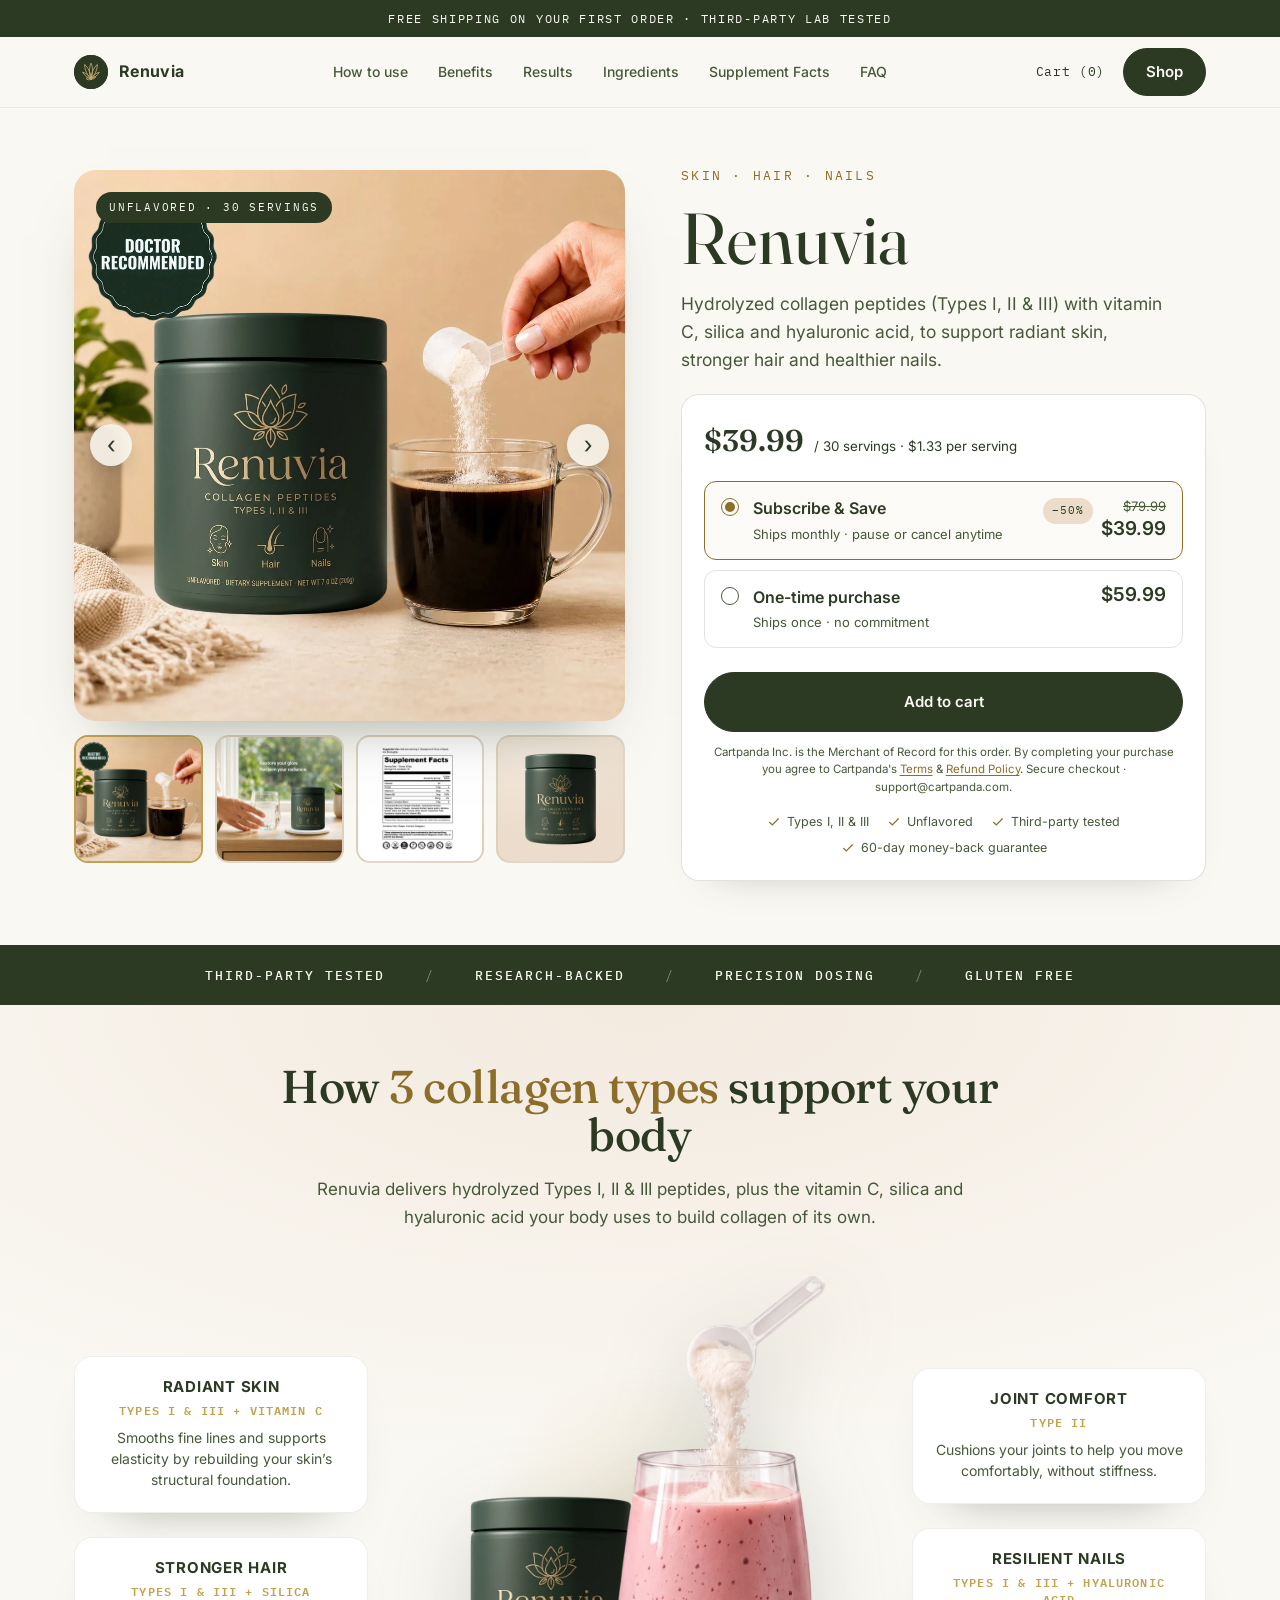
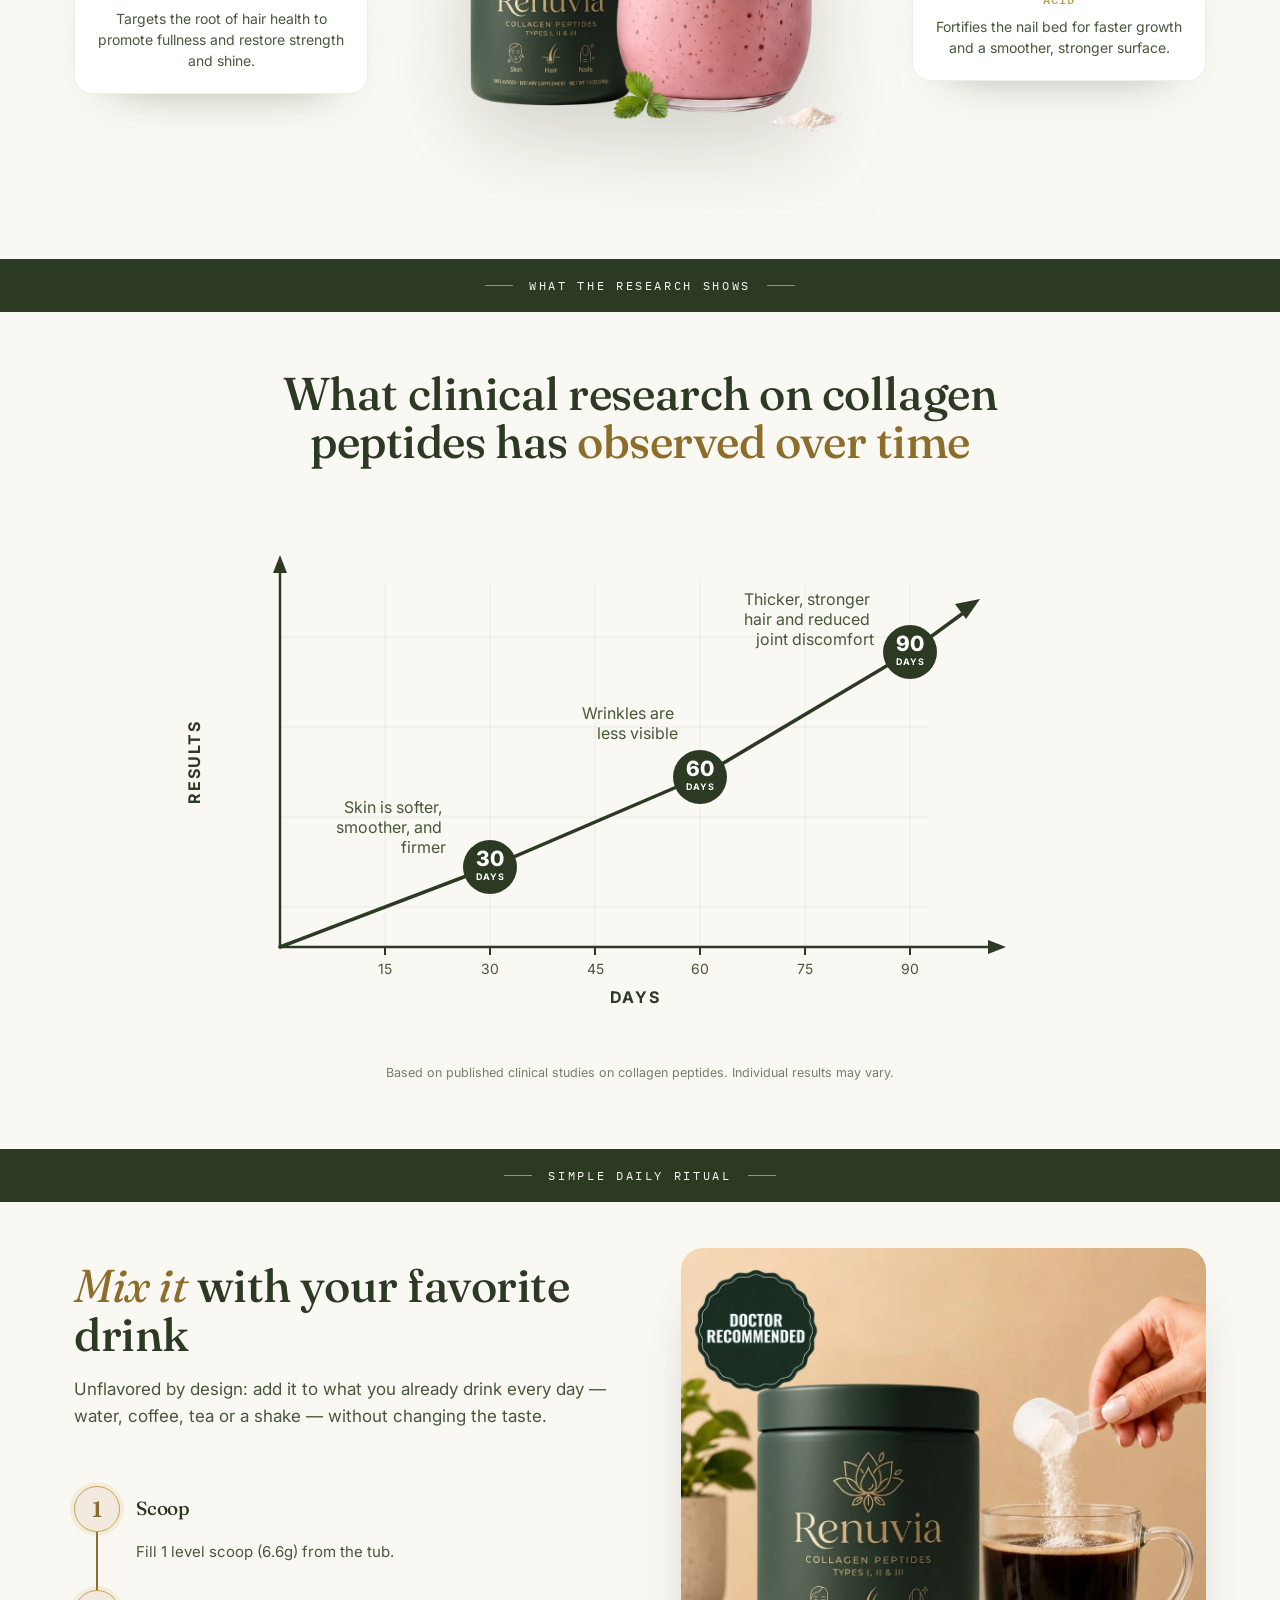
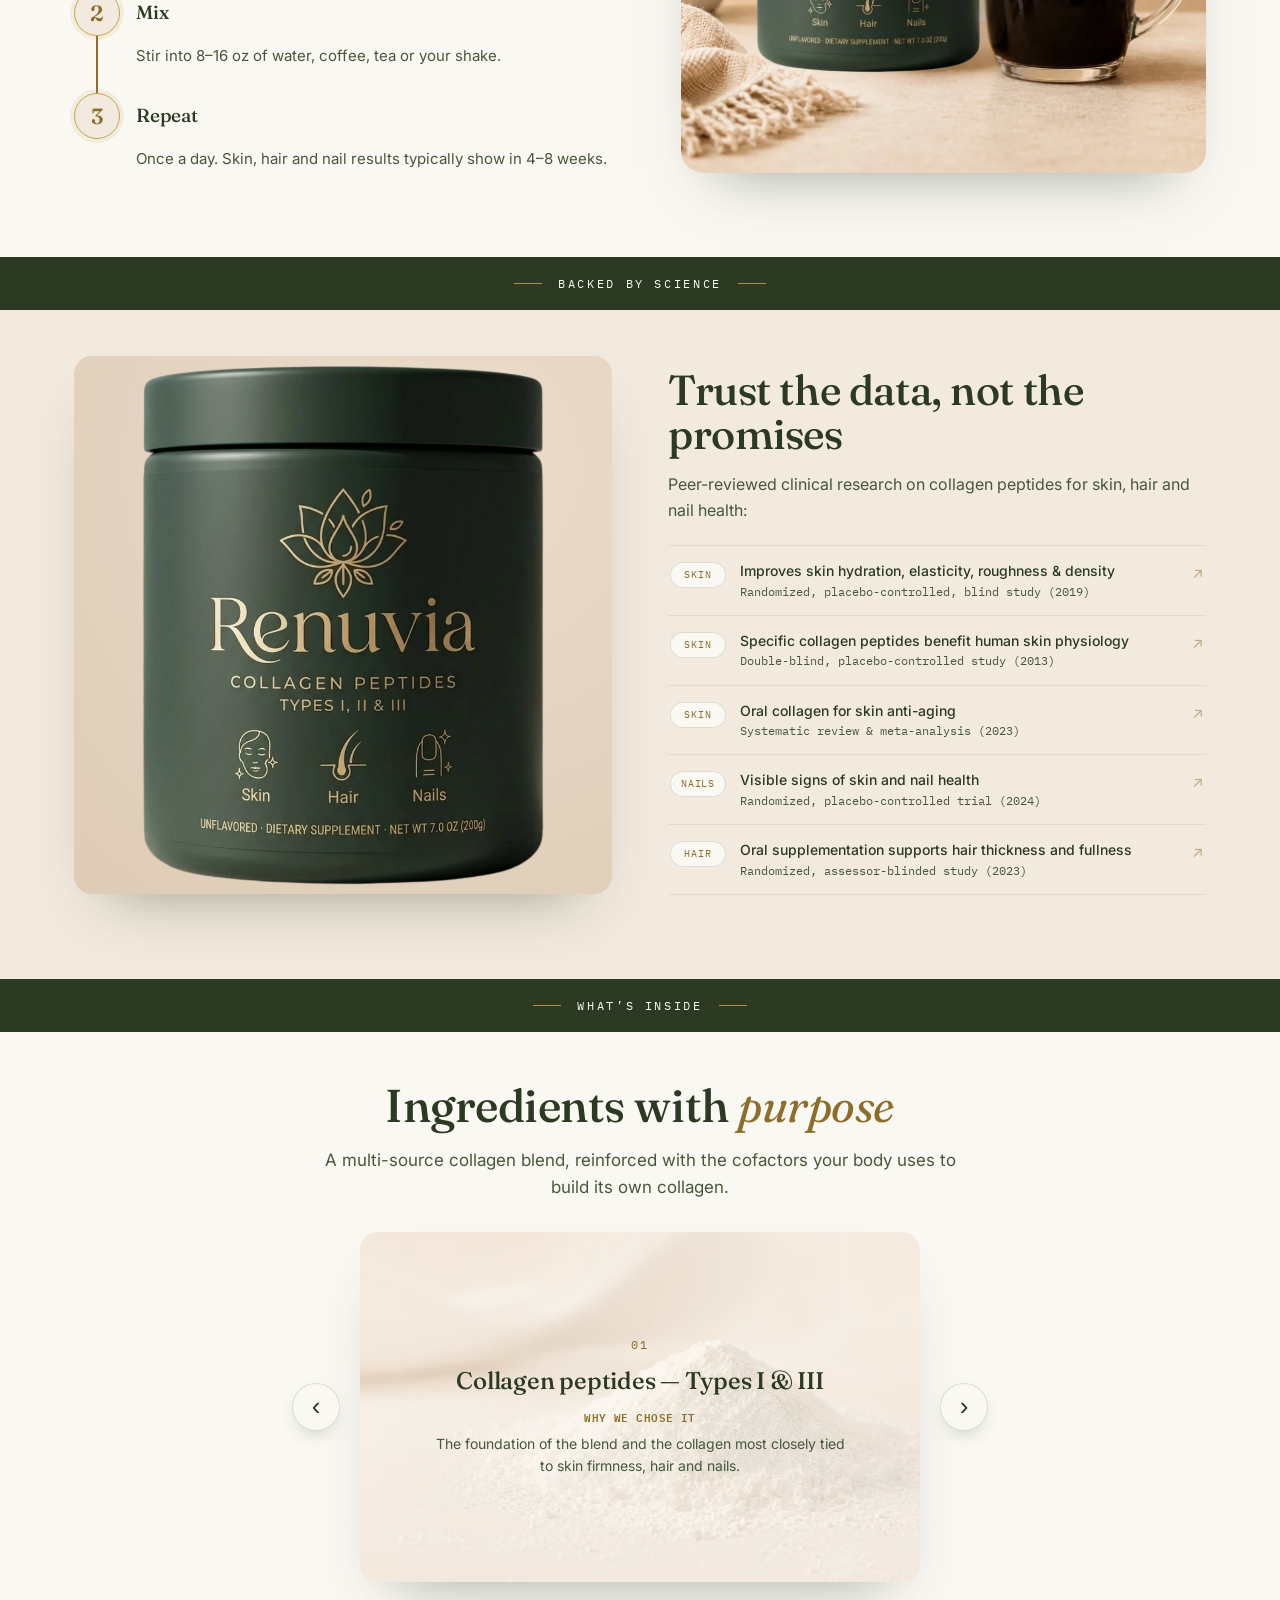
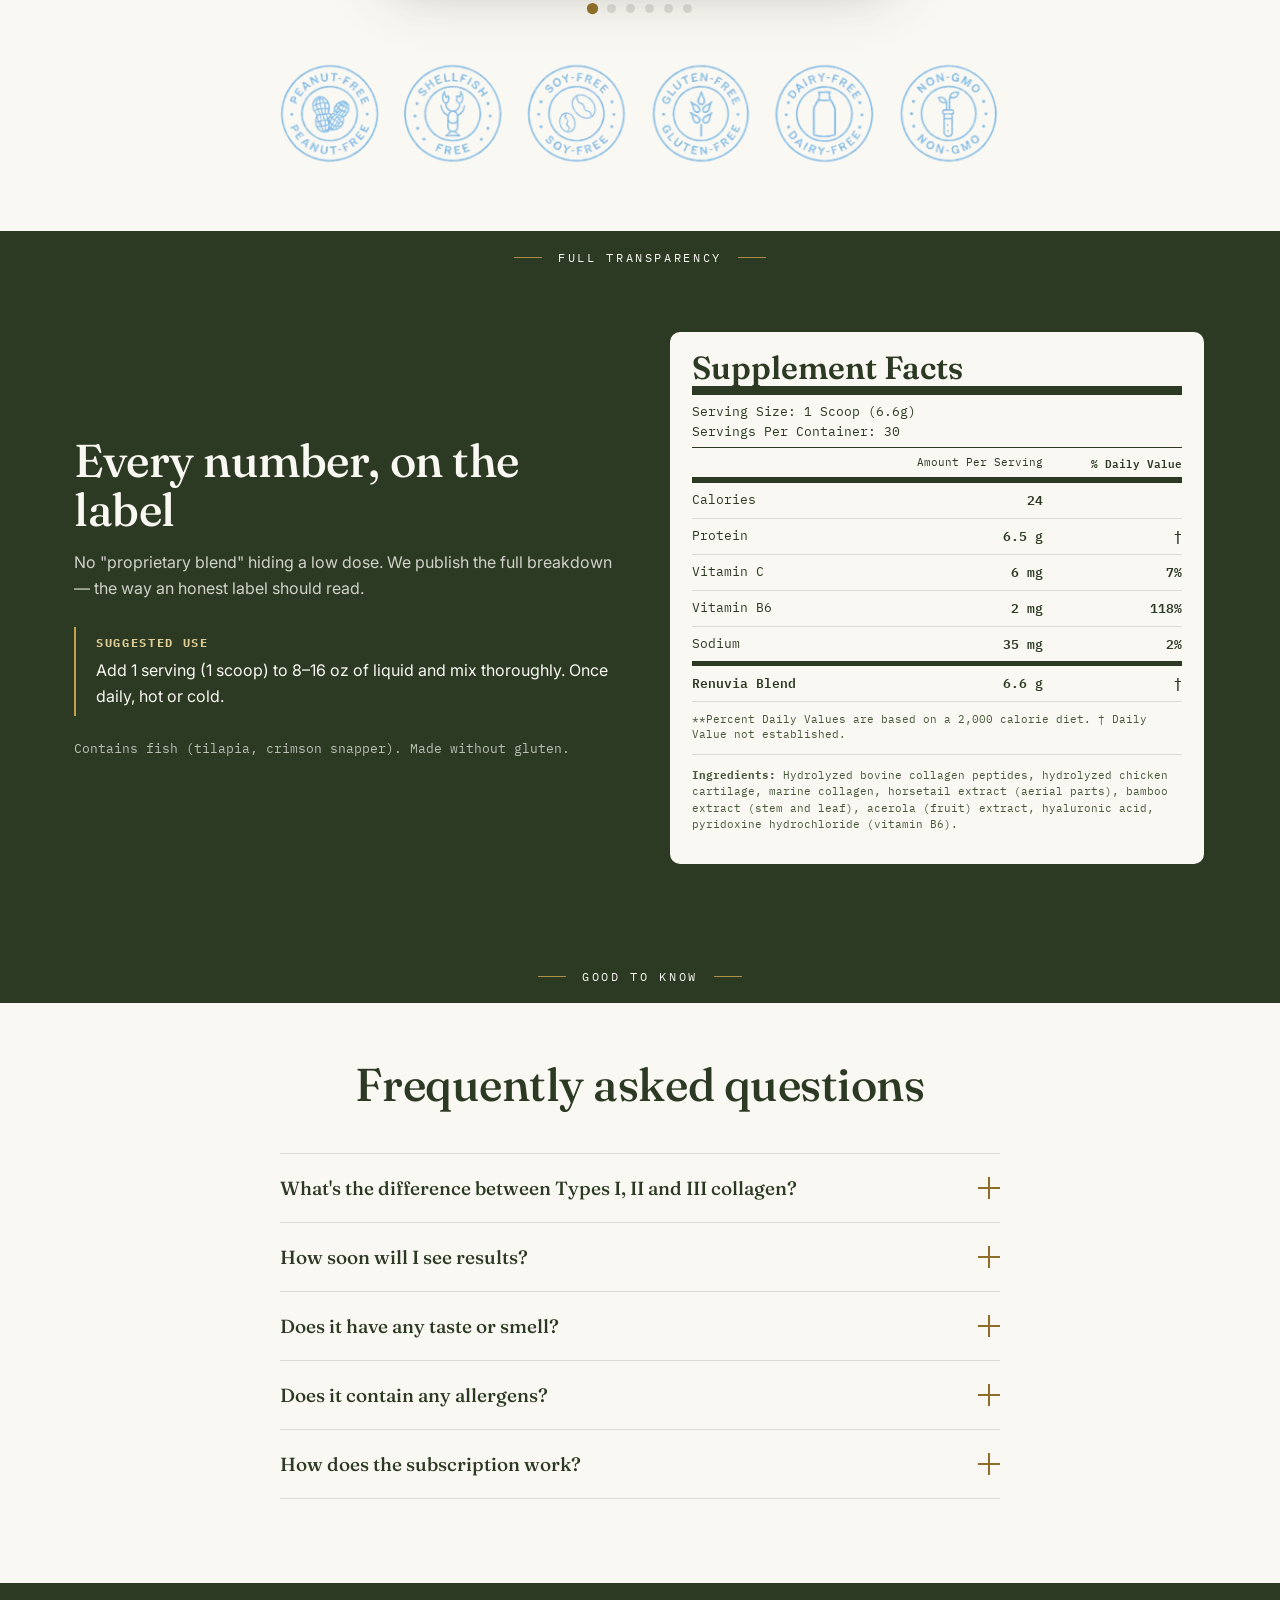
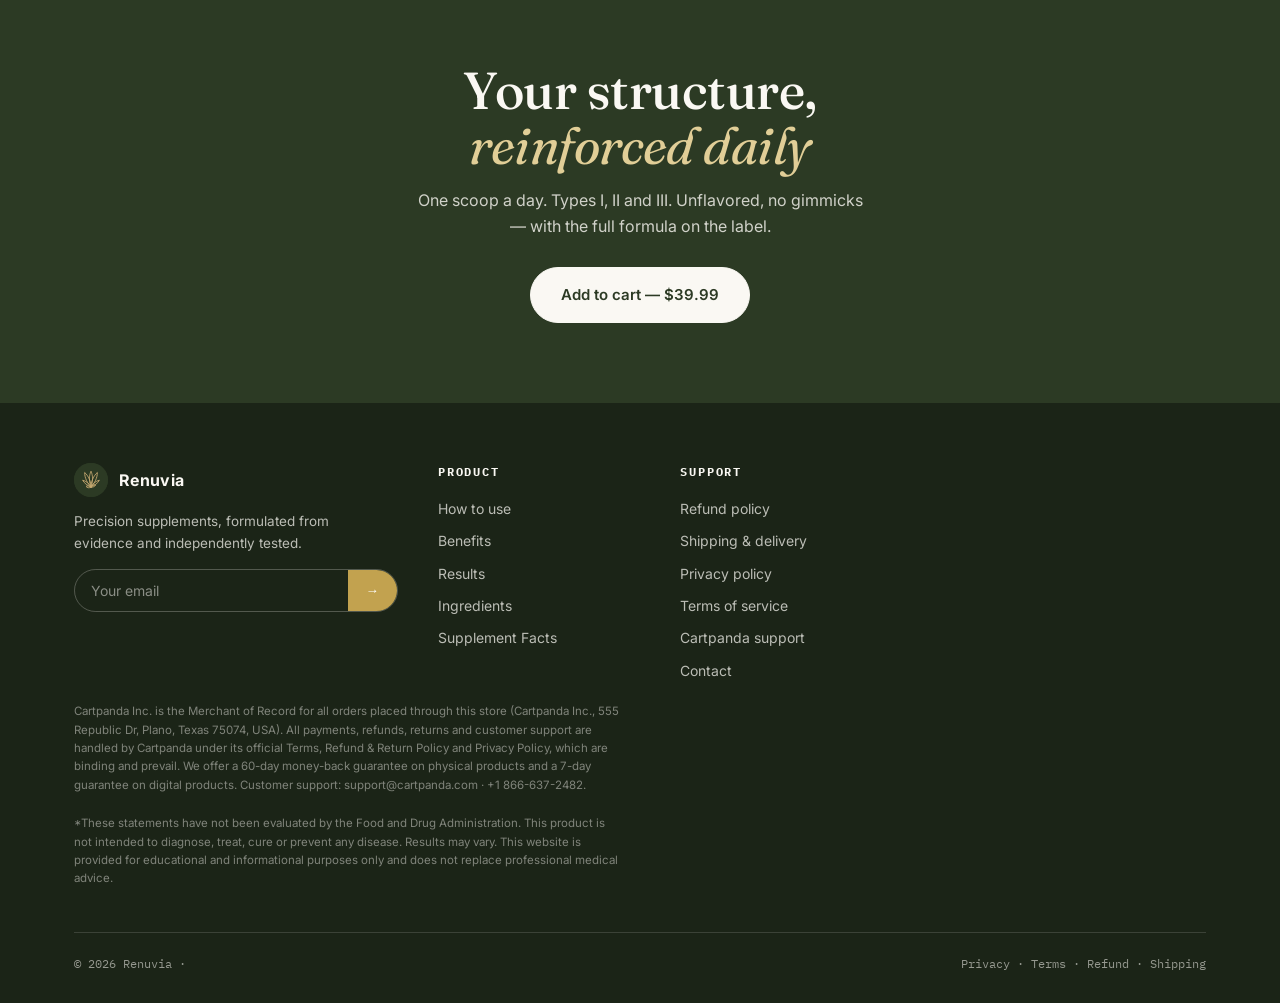
==== commit 7c3212d4: "Add UTMify script to index.html" ====
--- a/index.html
+++ b/index.html
@@ -53,6 +53,15 @@
     }
   </style>
   <script type="text/javascript" src="https://assets.mycartpanda.com/cartx-ecomm-ui-assets/js/cpsales.js"></script>
+  <script
+  src="https://cdn.utmify.com.br/scripts/utms/latest.js"
+  data-utmify-prevent-xcod-sck
+  data-utmify-prevent-subids
+  data-utmify-ignore-iframe
+  data-utmify-is-cartpanda
+  async
+  defer
+></script>
 </head>
 
 <body>
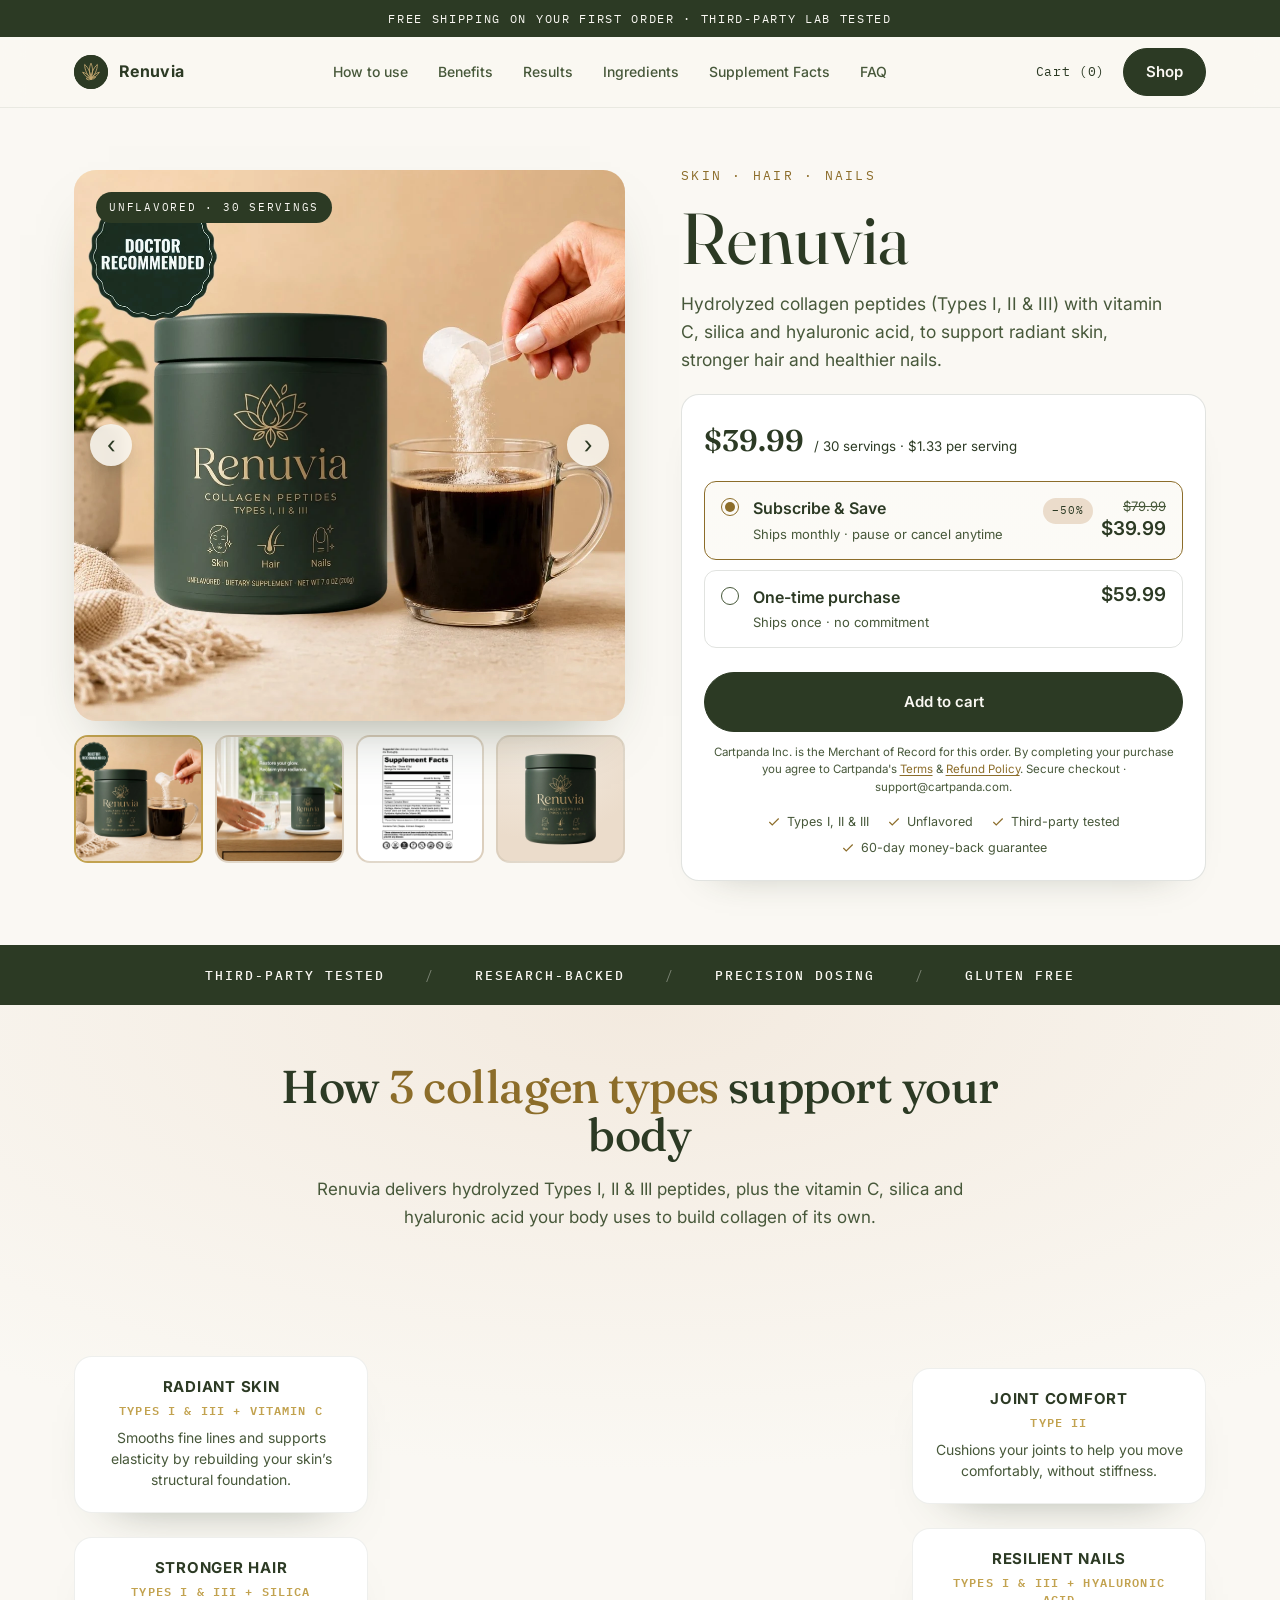
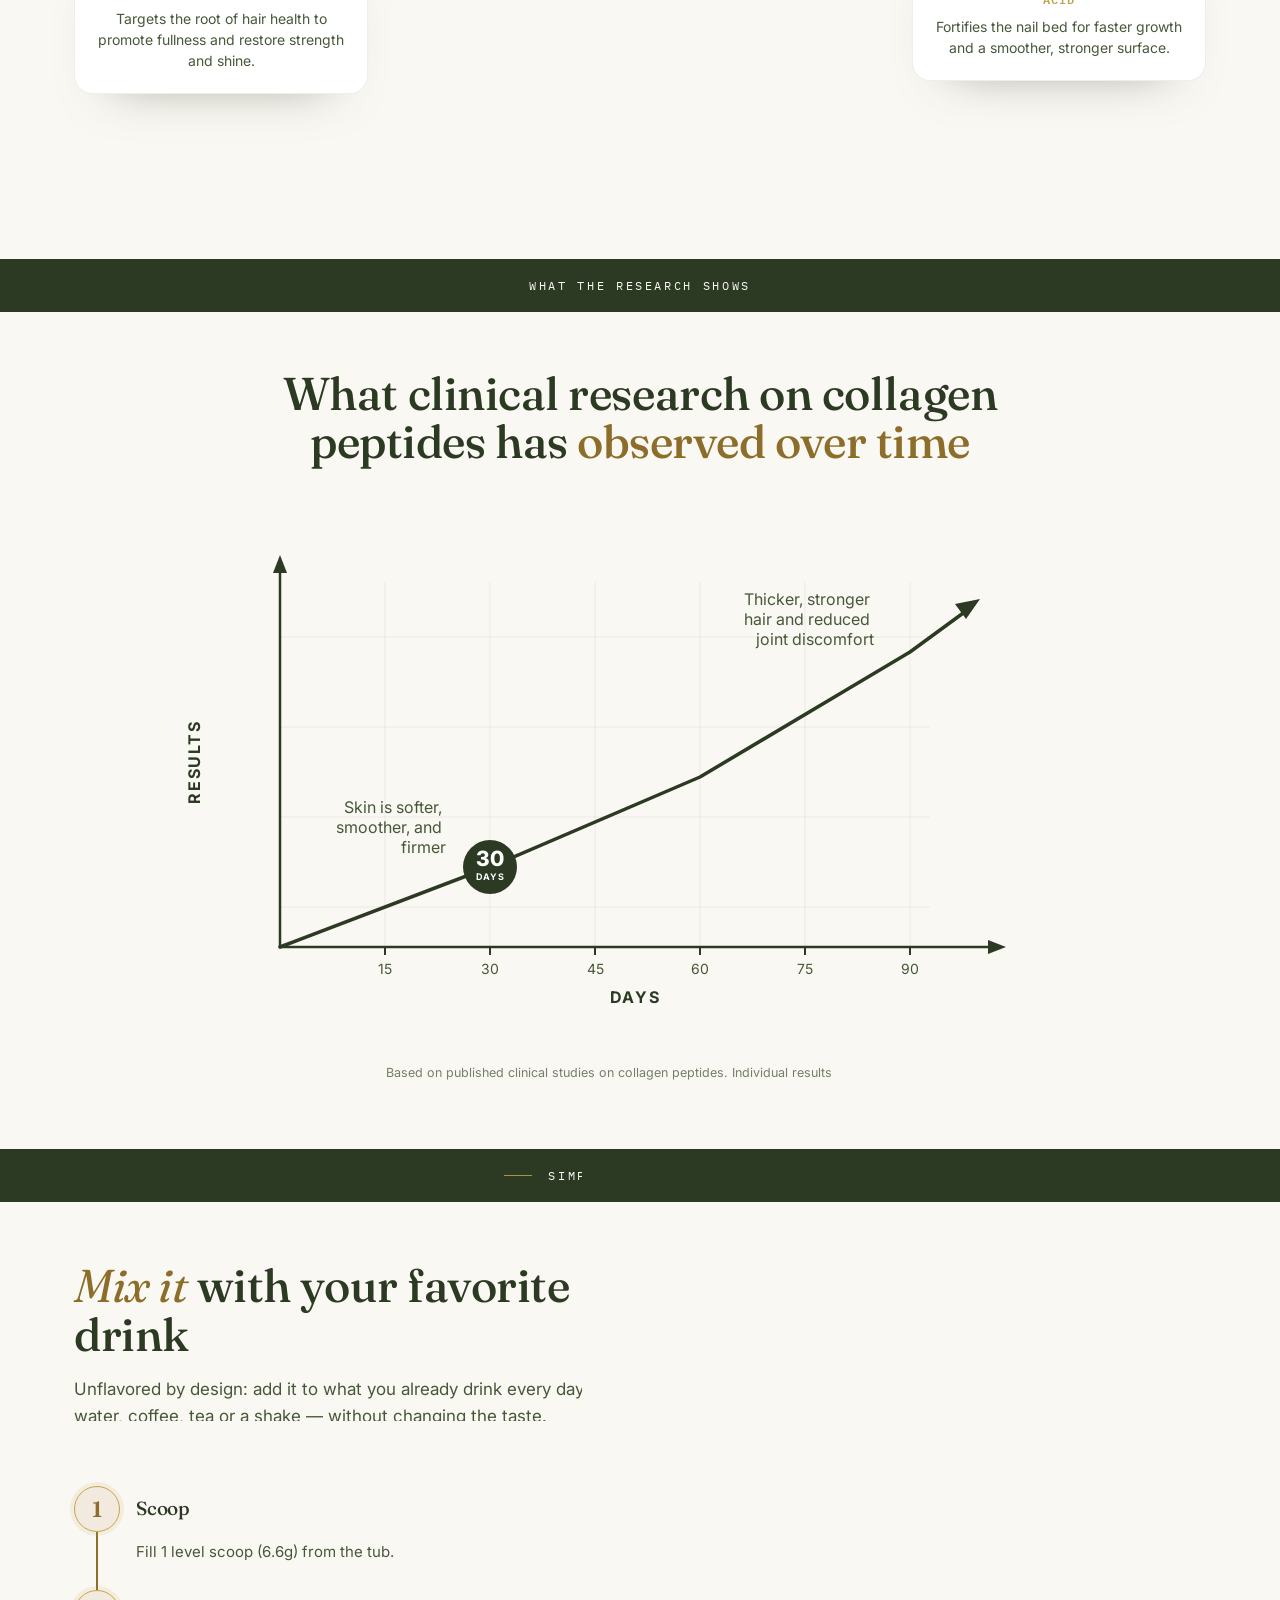
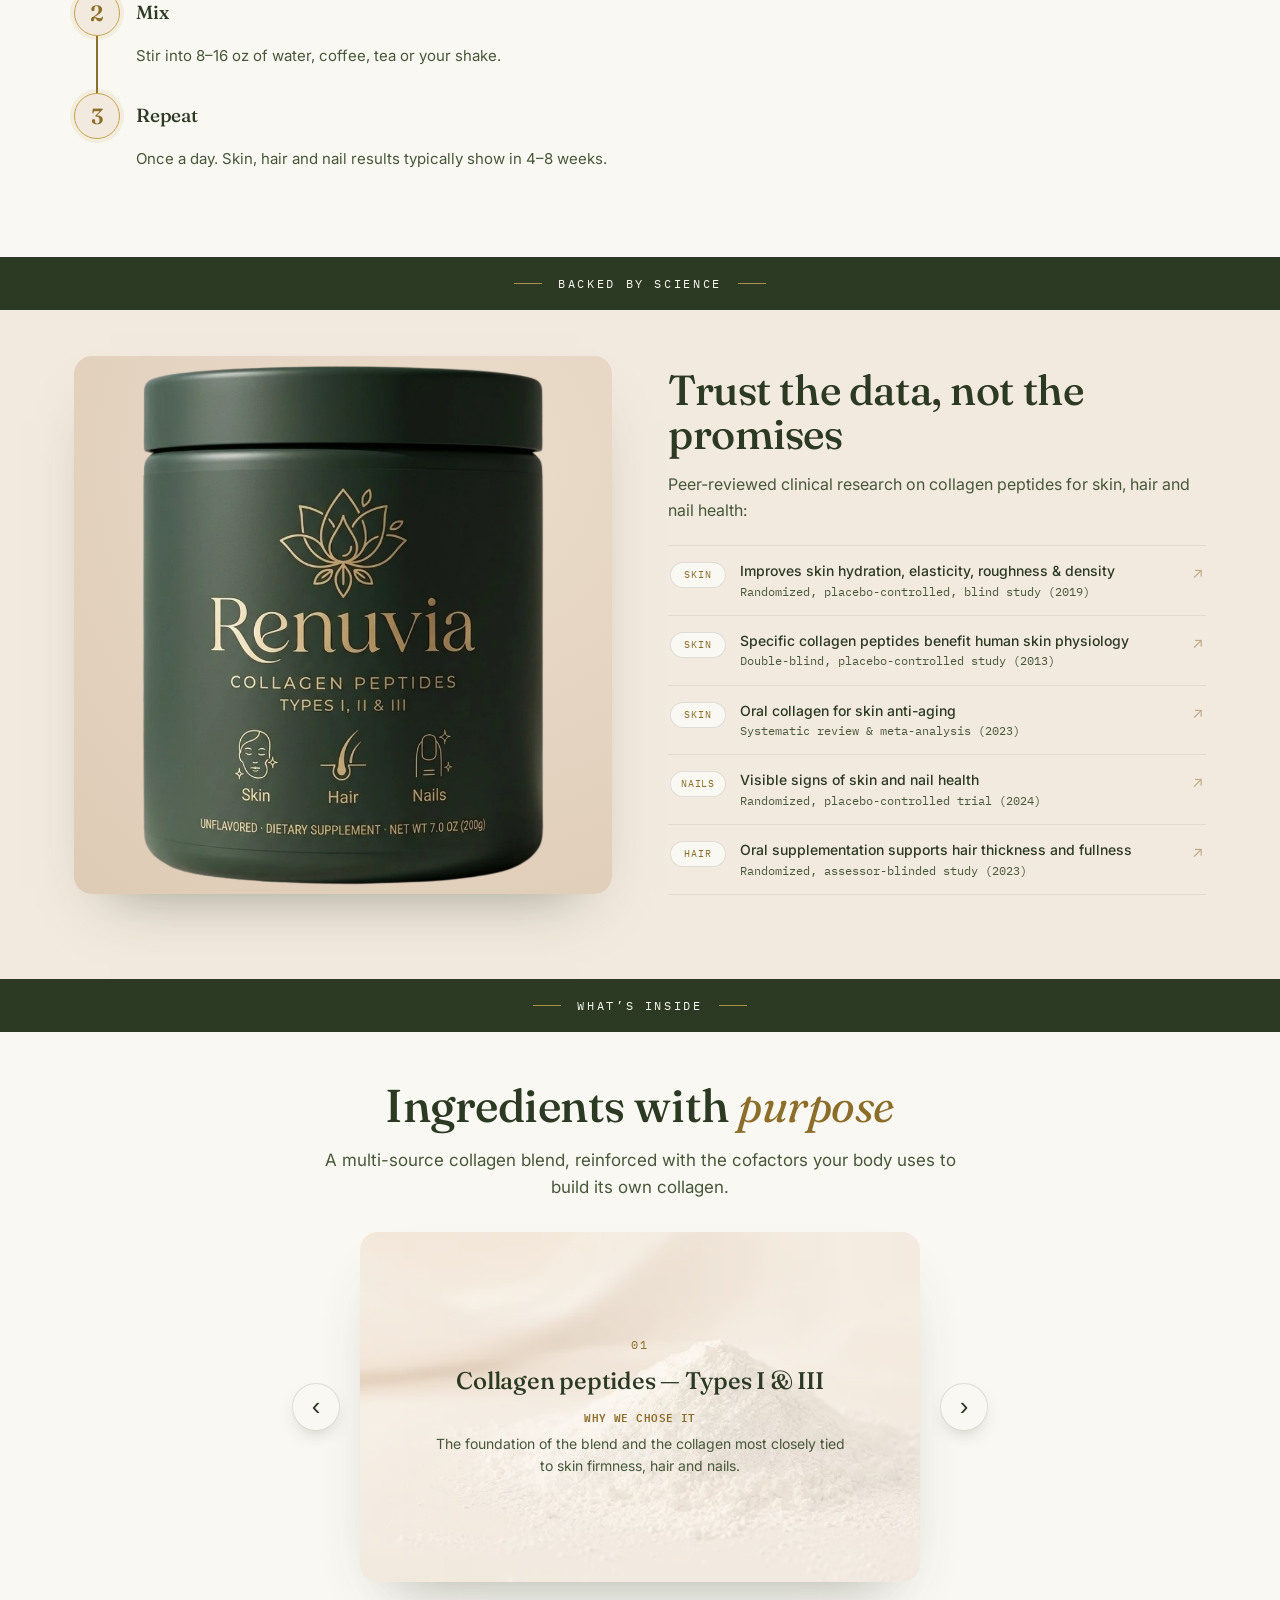
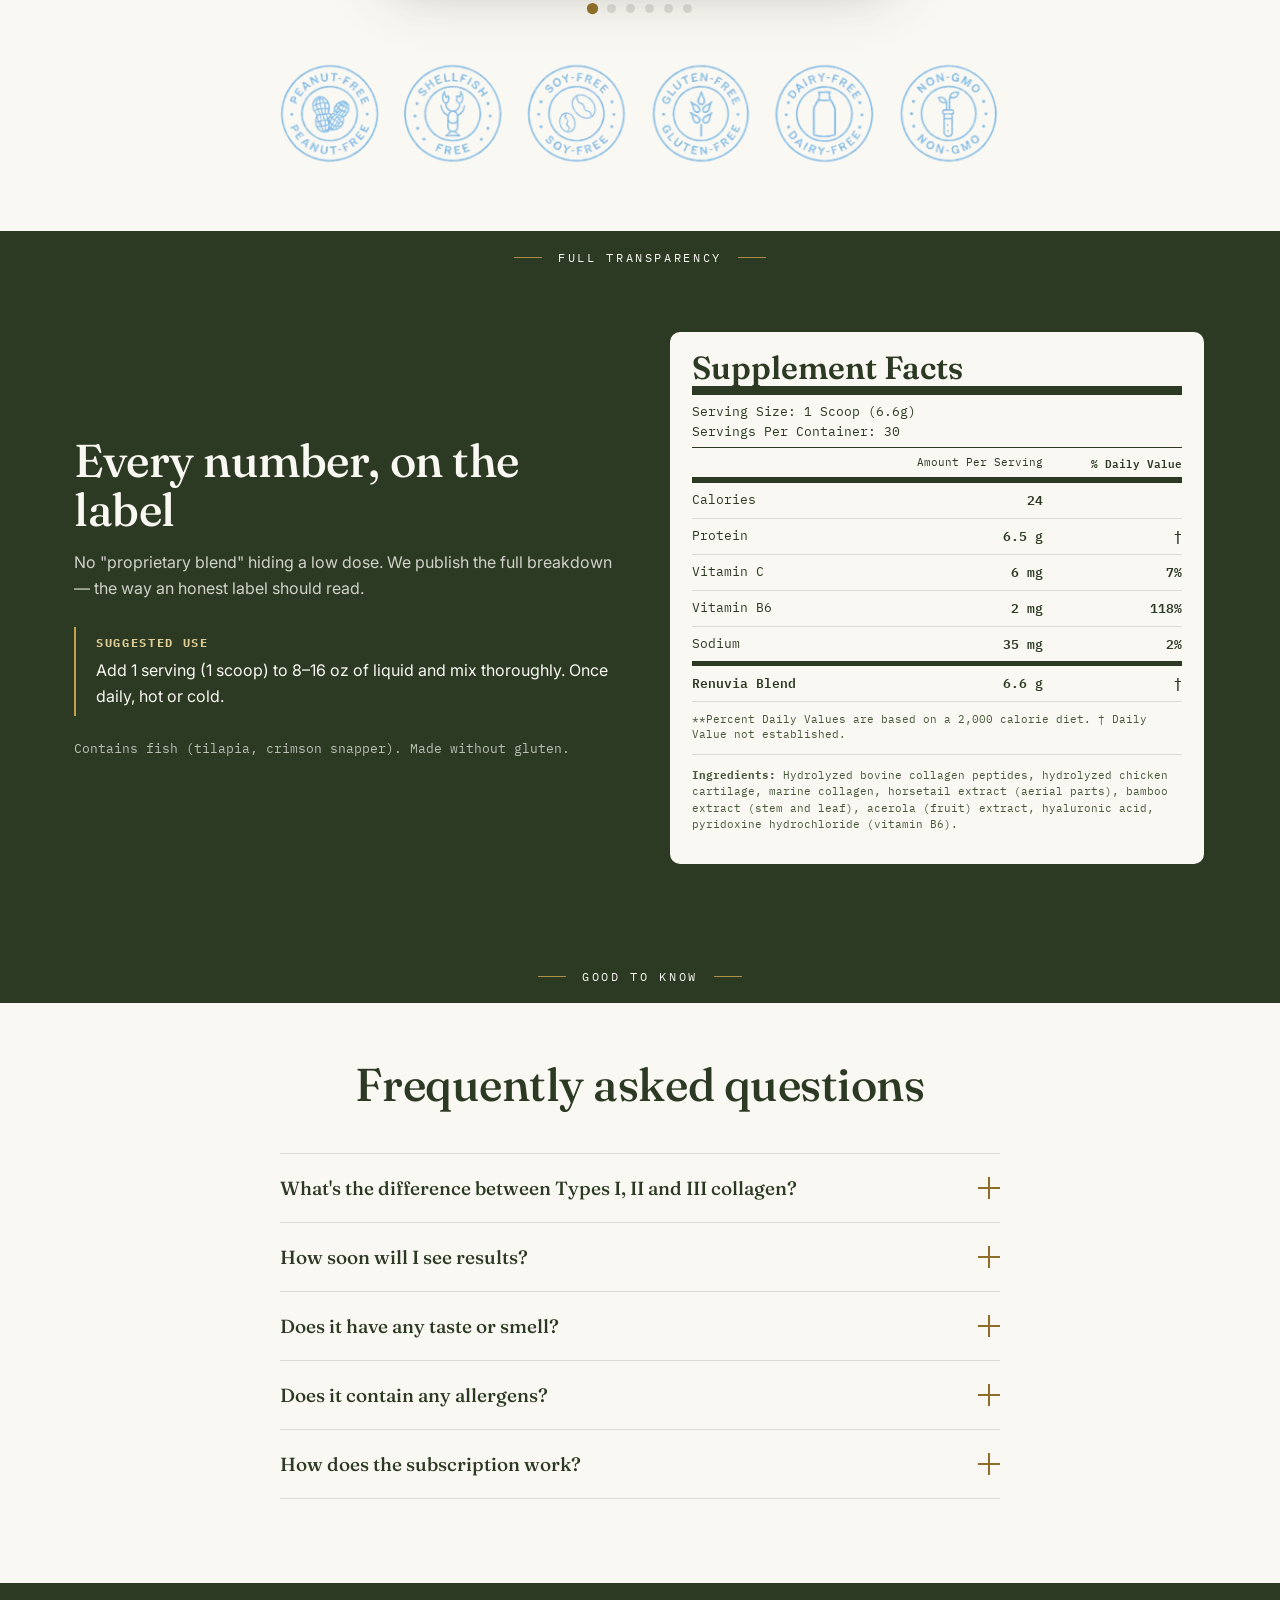
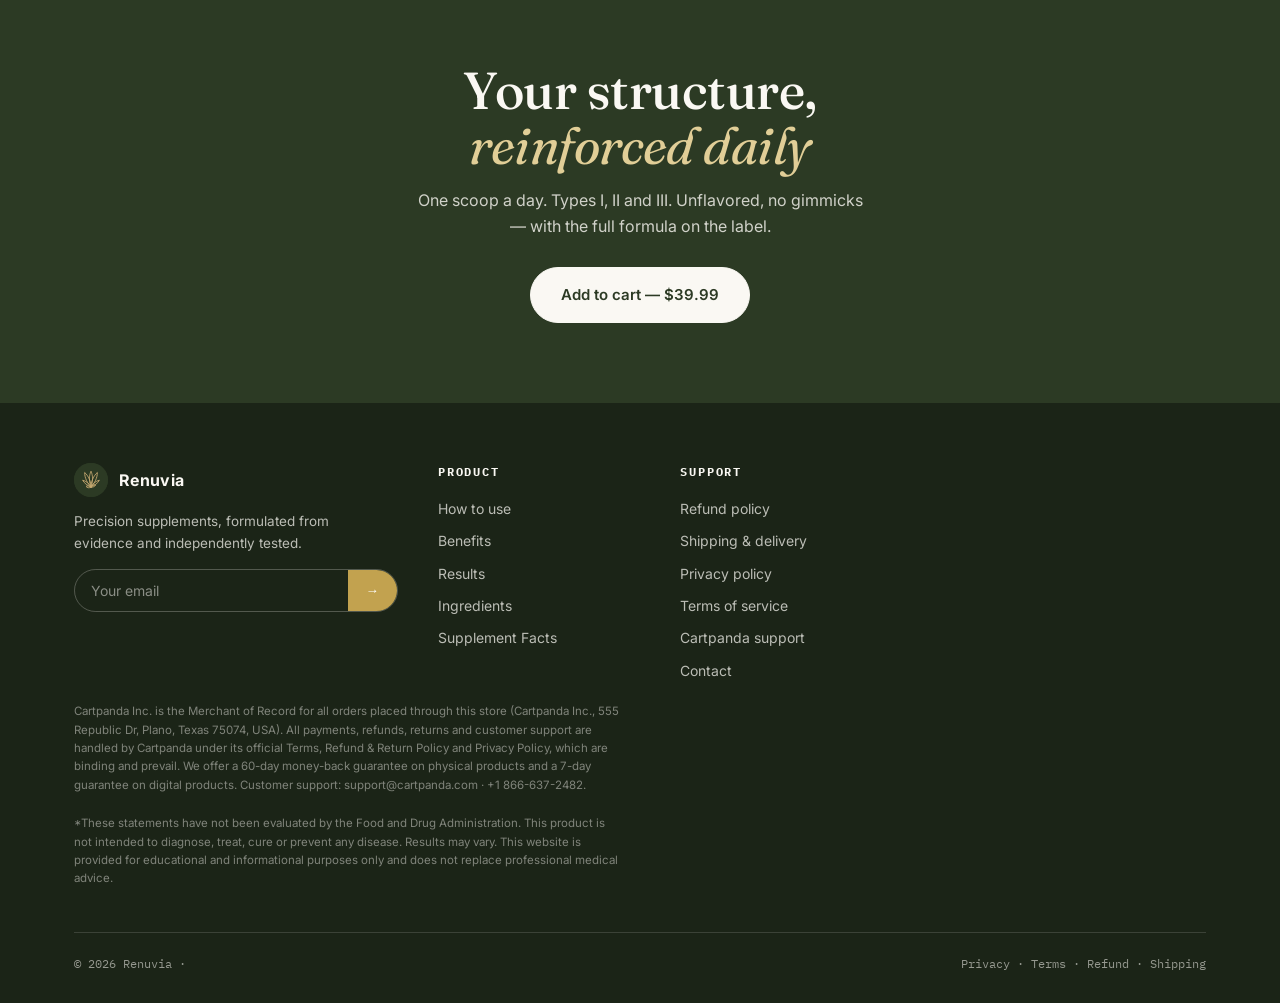
==== commit 92949939: "Always load cpsales.js (keep afid); hide only Cartpanda badge via CSS on afid pages Co-Authored-By: " ====
--- a/index.html
+++ b/index.html
@@ -52,16 +52,33 @@
       display: none
     }
   </style>
+  <!-- Cartpanda: SEMPRE carregado. Ele reescreve os links de checkout com o
+       afid/subscription (essencial pro afiliado) além de desenhar a badge. -->
   <script type="text/javascript" src="https://assets.mycartpanda.com/cartx-ecomm-ui-assets/js/cpsales.js"></script>
-  <script
-  src="https://cdn.utmify.com.br/scripts/utms/latest.js"
-  data-utmify-prevent-xcod-sck
-  data-utmify-prevent-subids
-  data-utmify-ignore-iframe
-  data-utmify-is-cartpanda
-  async
-  defer
-></script>
+  <!-- Quando houver afid, marca o <html> para esconder só a badge feia da
+       Cartpanda por CSS. O afid nos links continua funcionando normalmente. -->
+  <script type="text/javascript">
+    (function () {
+      var afid = new URLSearchParams(window.location.search).get("afid");
+      if (afid && afid.trim() !== "") {
+        document.documentElement.classList.add("has-afid");
+      }
+    })();
+  </script>
+  <style>
+    html.has-afid [id^="cpd-"],
+    html.has-afid .cpd-container,
+    html.has-afid .cpd-badge,
+    html.has-afid .cpd-sticky,
+    html.has-afid #cp-de-legal-links,
+    html.has-afid #cp-advertising-disclaimer {
+      display: none !important;
+    }
+  </style>
+  <!-- UTMIFY-->
+  <script src="https://cdn.utmify.com.br/scripts/utms/latest.js" data-utmify-prevent-xcod-sck data-utmify-prevent-subids
+    data-utmify-ignore-iframe data-utmify-is-cartpanda async defer></script>
+  <!-- UTMIFY-->
 </head>
 
 <body>
@@ -138,7 +155,7 @@
 
               <!-- =============================== Subscription 1 =============================== -->
               <label class="opt is-active" data-opt
-                data-checkout="https://astrongroup.mycartpanda.com/checkout/211549480:1&subscription=4502" data-price="$39.99">
+                data-checkout="https://astrongroup.mycartpanda.com/checkout/211549480:1" data-price="$39.99">
                 <span class="radio"></span>
                 <span>
                   <span class="label">Subscribe &amp; Save</span>
@@ -694,7 +711,7 @@
             <div class="buybox">
               <!-- =============================== Subscription 2 =============================== -->
               <label class="opt is-active" data-opt
-                data-checkout="https://astrongroup.mycartpanda.com/checkout/211549480:1&subscription=4502" data-price="$39.99"
+                data-checkout="https://astrongroup.mycartpanda.com/checkout/211549480:1" data-price="$39.99"
                 style="padding-top:40px">
                 <span class="pop-ribbon">★ Most popular &middot; Best price</span>
                 <span class="radio"></span>
@@ -1482,4 +1499,4 @@
 
 </body>
 
-</html>
+</html>
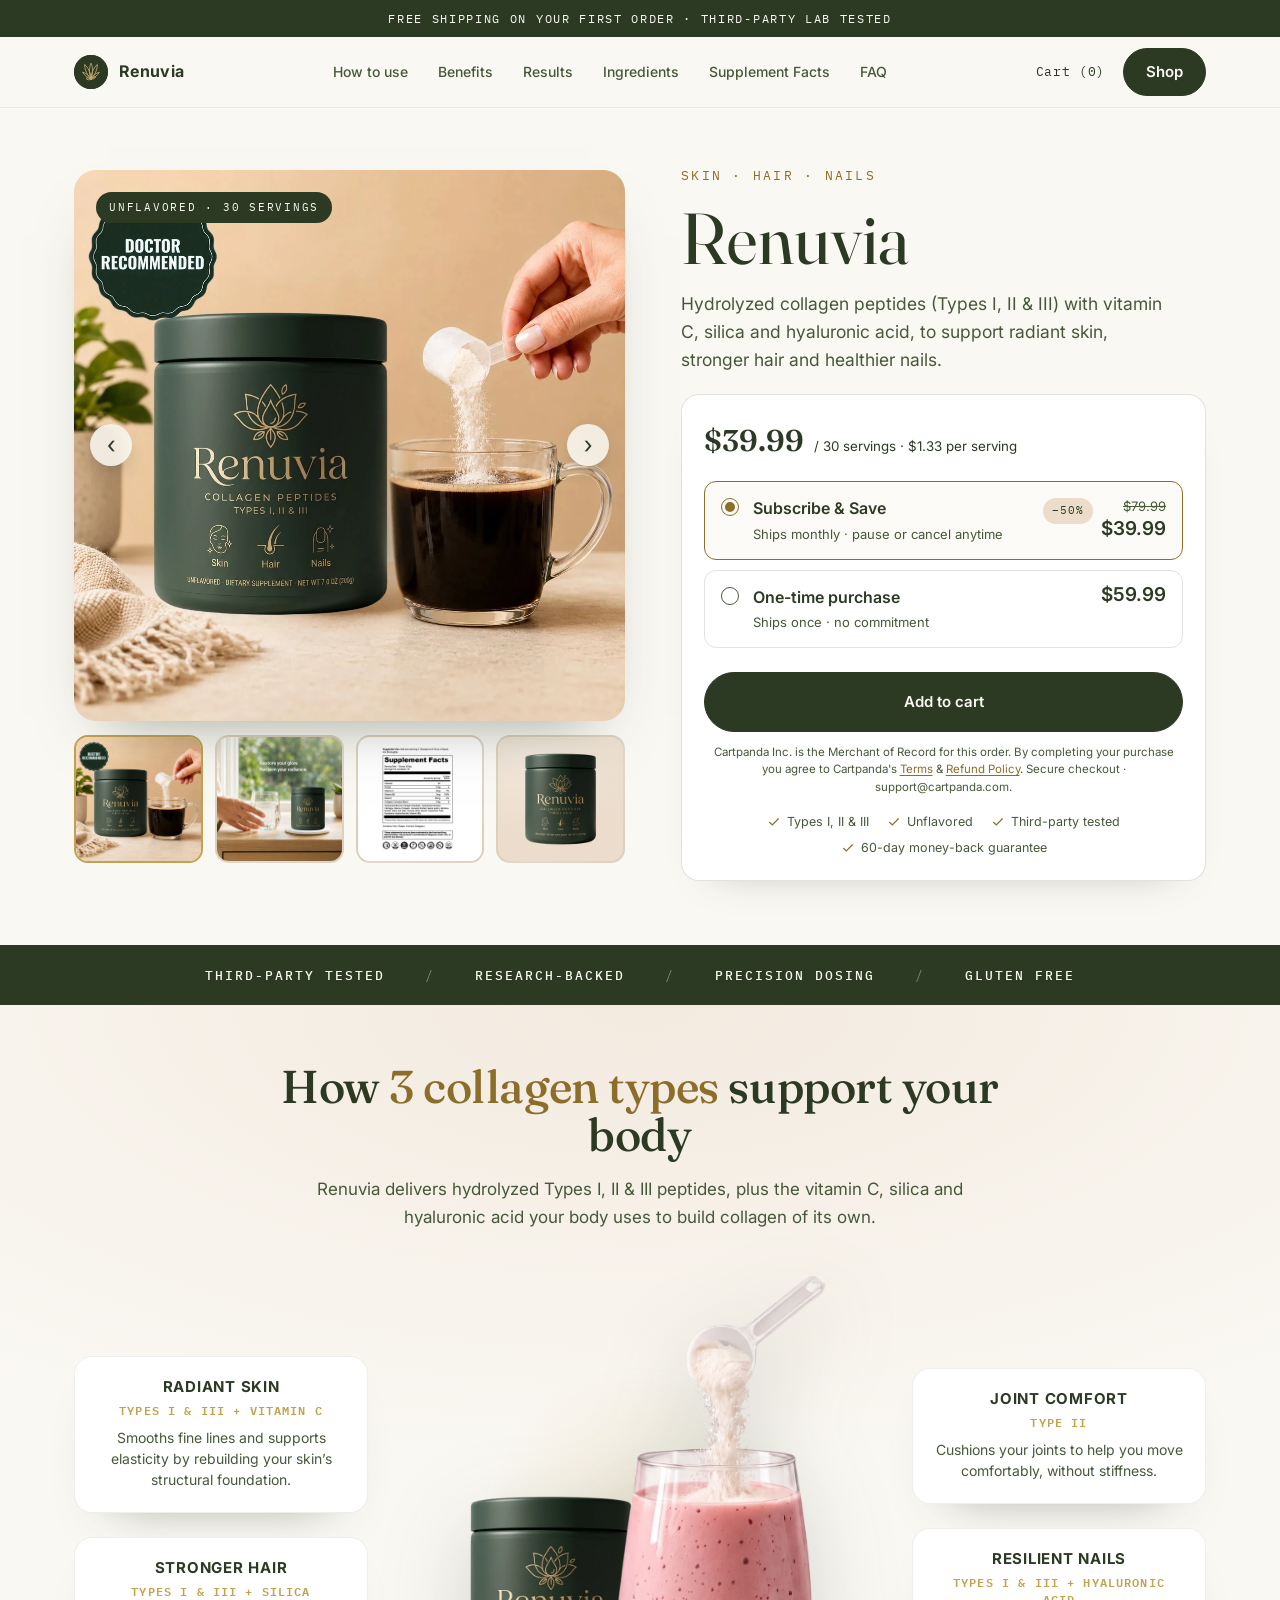
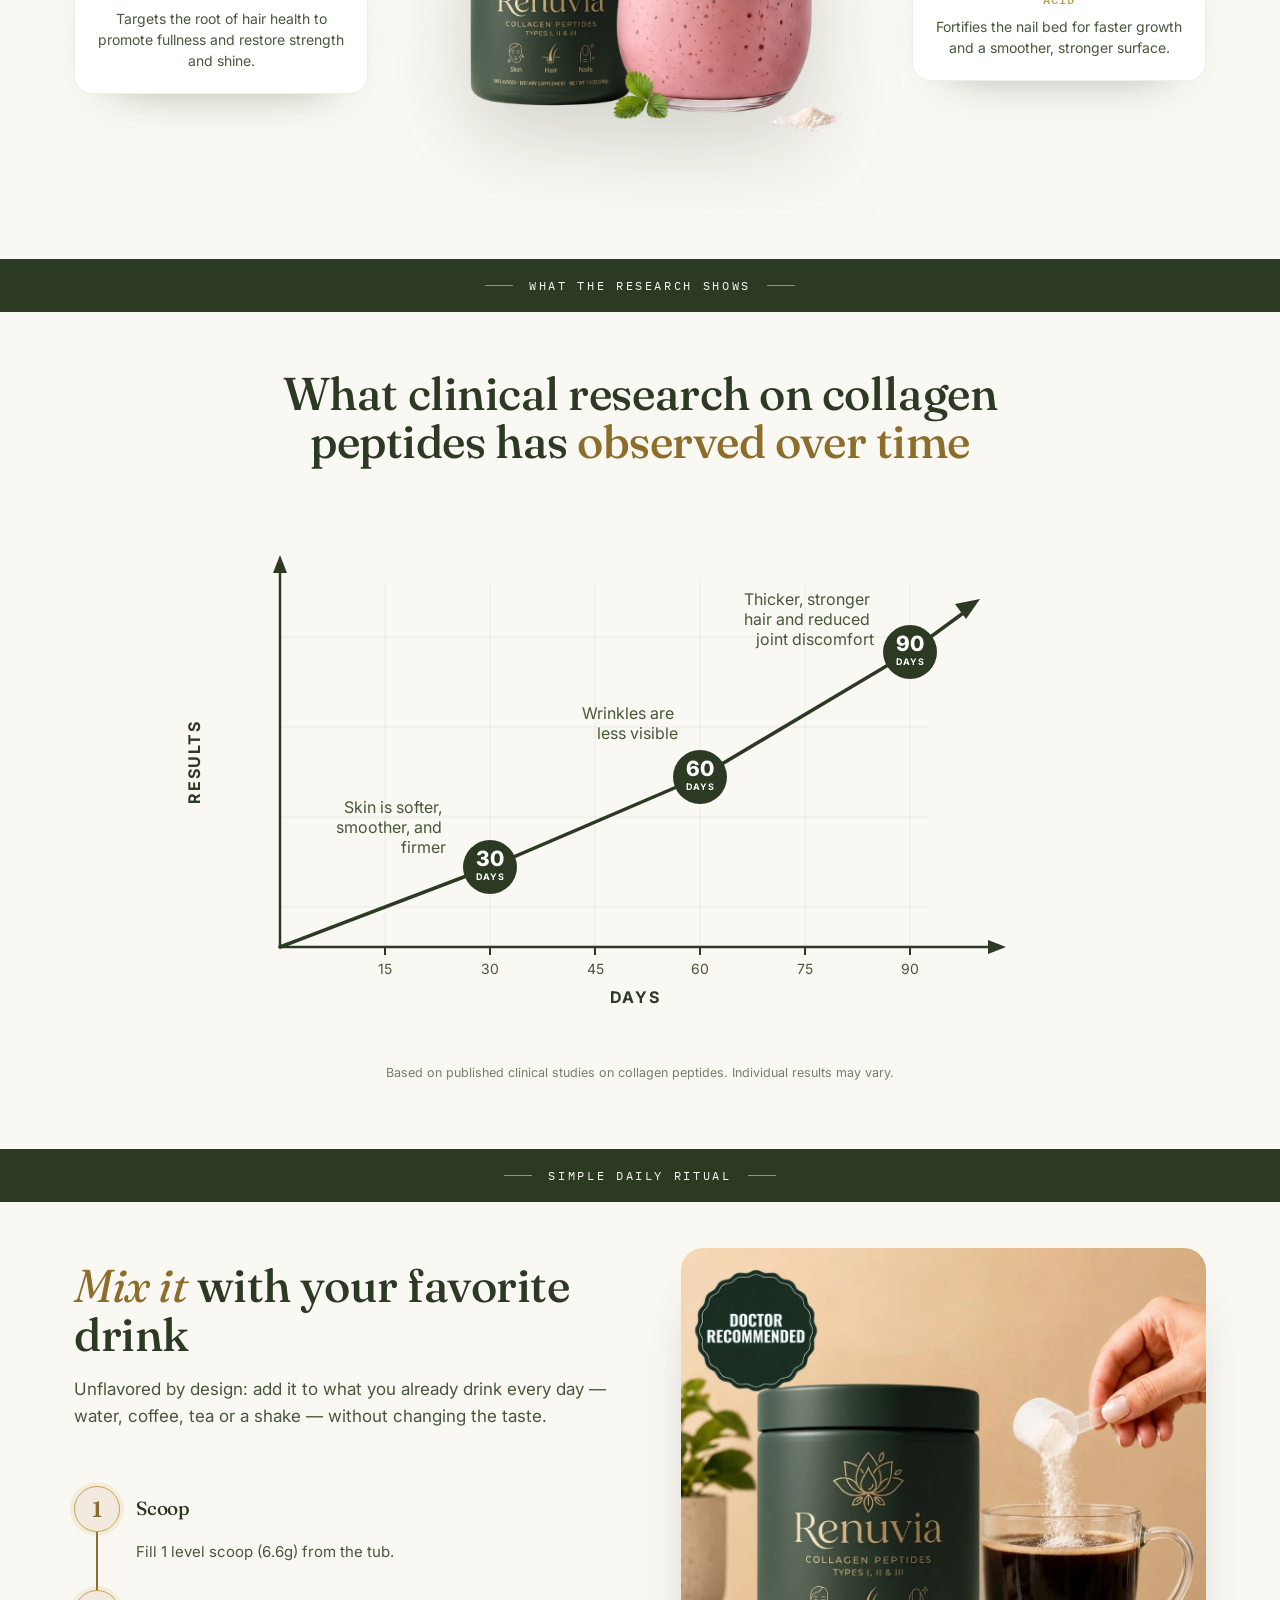
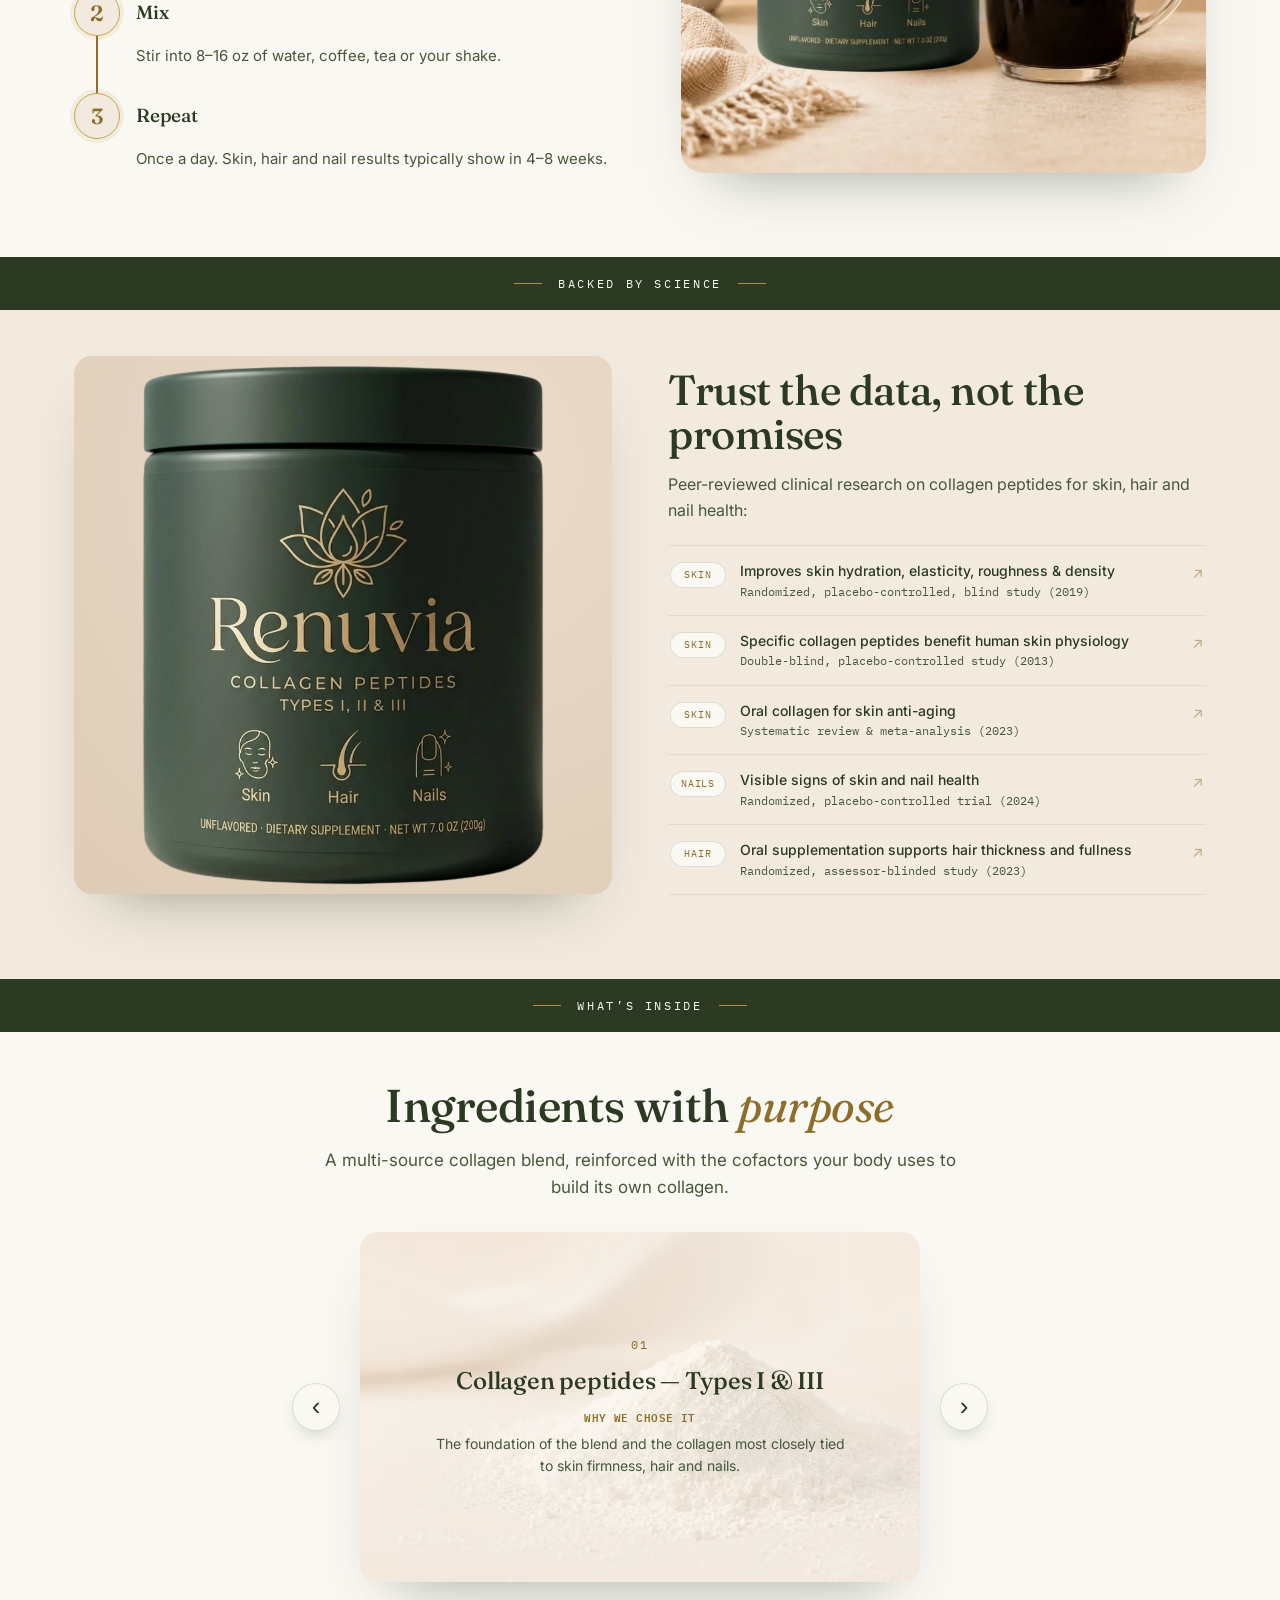
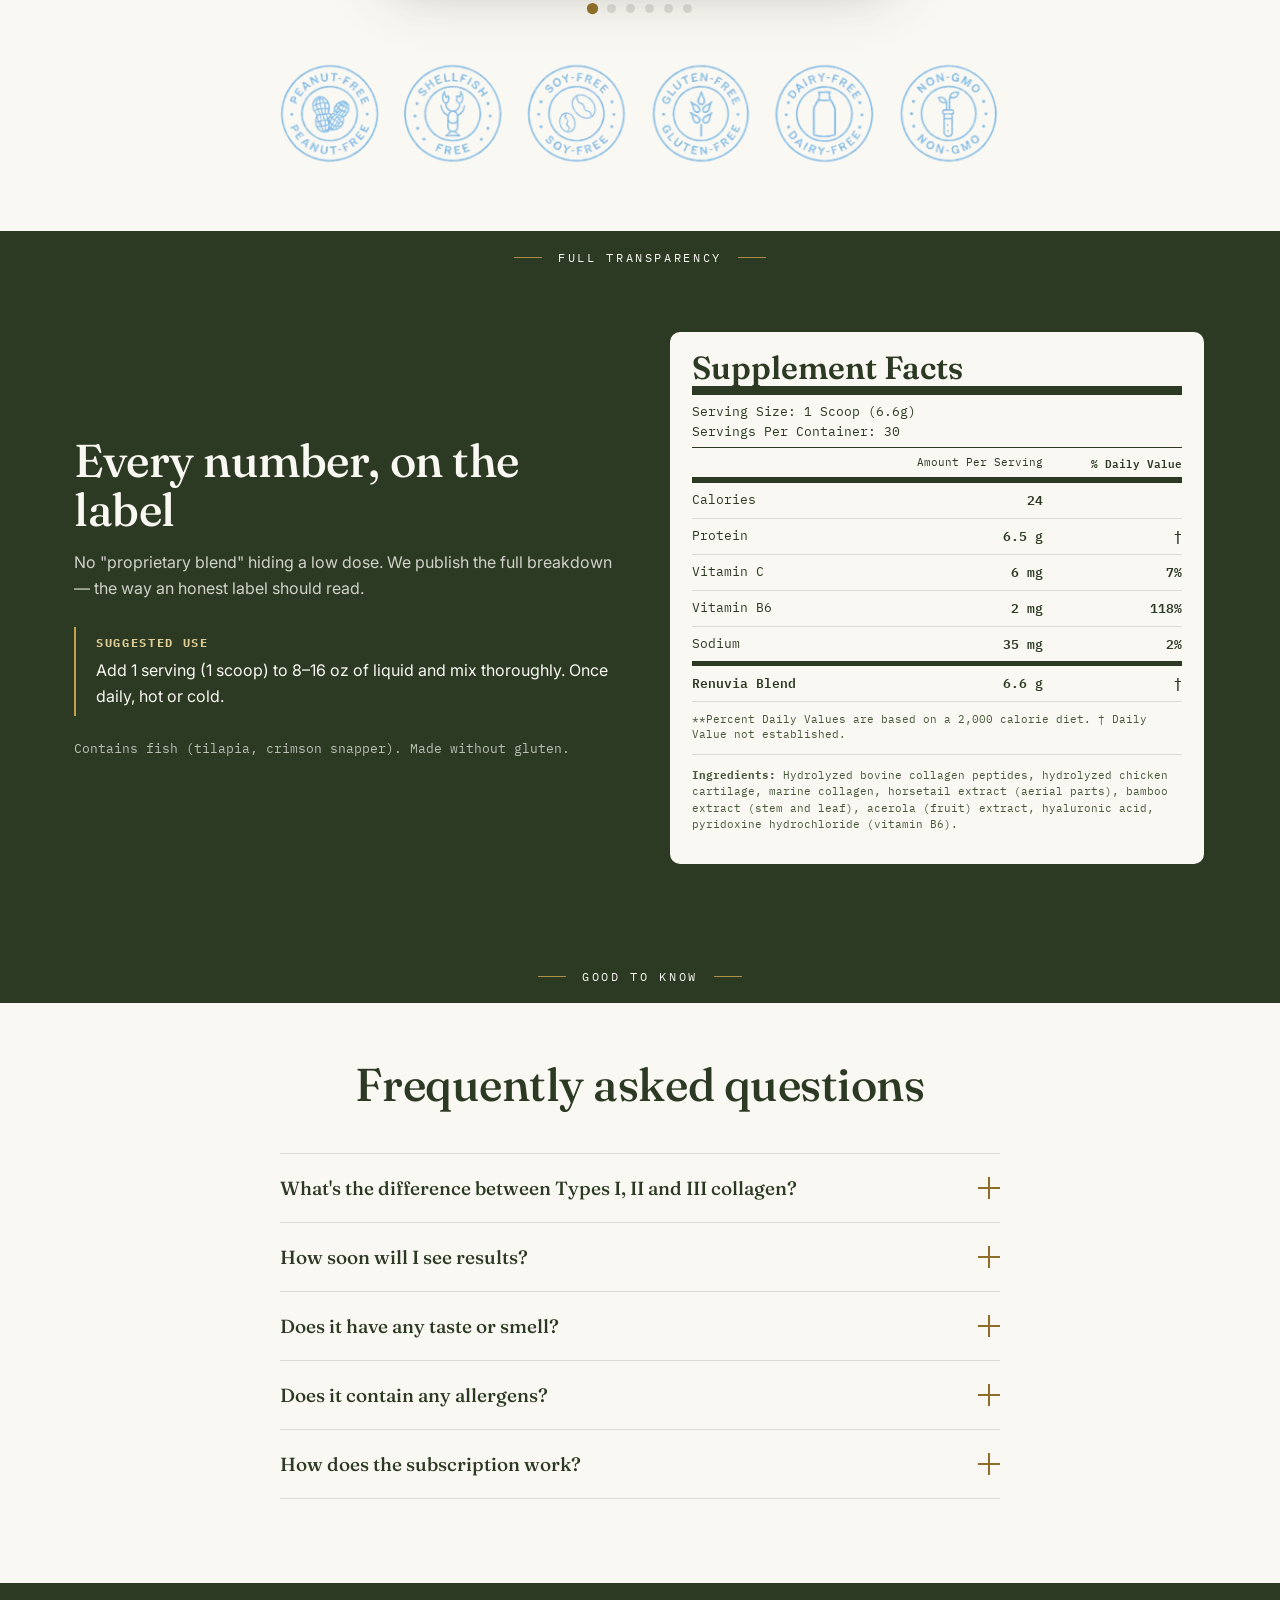
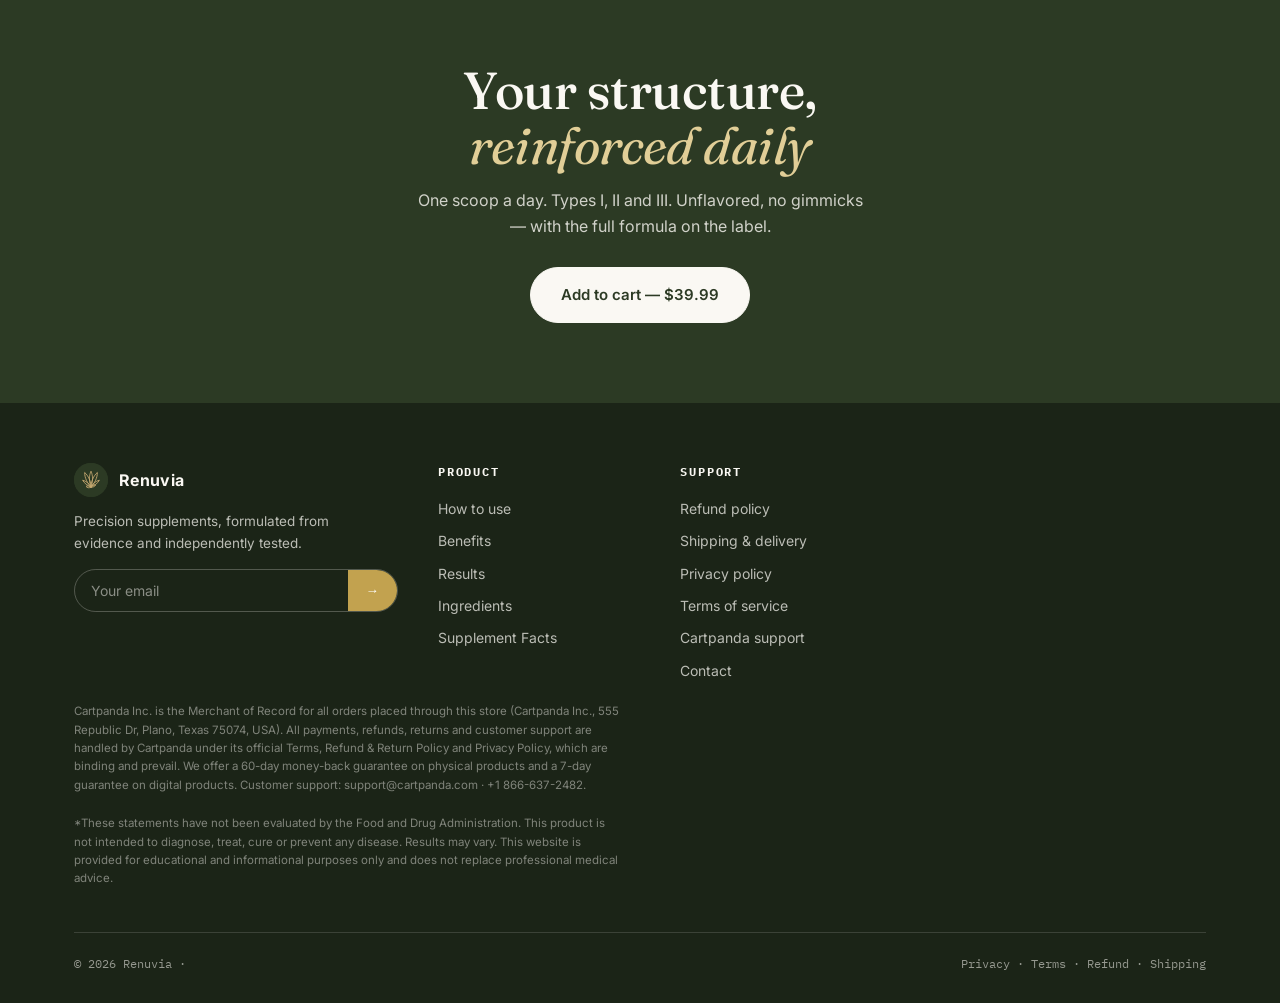
==== commit 591d3632: "Fix subscription checkout URL (&subscription=4502) and force afid as ?afid on click Co-Authored-By: " ====
--- a/index.html
+++ b/index.html
@@ -155,7 +155,7 @@
 
               <!-- =============================== Subscription 1 =============================== -->
               <label class="opt is-active" data-opt
-                data-checkout="https://astrongroup.mycartpanda.com/checkout/211549480:1" data-price="$39.99">
+                data-checkout="https://astrongroup.mycartpanda.com/checkout/211549480:1&subscription=4502" data-price="$39.99">
                 <span class="radio"></span>
                 <span>
                   <span class="label">Subscribe &amp; Save</span>
@@ -711,7 +711,7 @@
             <div class="buybox">
               <!-- =============================== Subscription 2 =============================== -->
               <label class="opt is-active" data-opt
-                data-checkout="https://astrongroup.mycartpanda.com/checkout/211549480:1" data-price="$39.99"
+                data-checkout="https://astrongroup.mycartpanda.com/checkout/211549480:1&subscription=4502" data-price="$39.99"
                 style="padding-top:40px">
                 <span class="pop-ribbon">★ Most popular &middot; Best price</span>
                 <span class="radio"></span>
@@ -1474,6 +1474,45 @@
 
   <script src="assets/js/main.js"></script>
 
+  <!-- Garante o link de checkout correto no clique quando há afid.
+       Formato Cartpanda: o offer + "&subscription=..." ficam no caminho,
+       então o afid precisa ABRIR a query string com "?afid=".
+       Reconstrói a partir do data-checkout limpo (com &subscription) e
+       preserva os utm/cid que a utmify já injetou no href atual.
+       Roda no pointerdown/click, DEPOIS que cpsales/utmify já mexeram. -->
+  <script>
+    (function () {
+      var afid = new URLSearchParams(window.location.search).get("afid");
+      afid = (afid && afid.trim() !== "") ? afid.trim() : null;
+      if (!afid) return; // sem afid: deixa o fluxo normal (utmify) intacto
+
+      function fixCheckoutHref(a) {
+        var opt = document.querySelector('[data-opt].is-active');
+        var base = opt && opt.getAttribute('data-checkout');
+        if (!base) return;
+        // Preserva os parâmetros de rastreio (cid/utm...) que a utmify
+        // colocou no href atual, descartando qualquer afid mal-formado.
+        var track = '';
+        var cur = a.getAttribute('href') || '';
+        var qi = cur.indexOf('?');
+        if (qi !== -1) {
+          var qs = new URLSearchParams(cur.slice(qi + 1));
+          qs.delete('afid');
+          var t = qs.toString();
+          if (t) track = '&' + t;
+        }
+        a.setAttribute('href', base + '?afid=' + encodeURIComponent(afid) + track);
+      }
+
+      ['pointerdown', 'mousedown', 'click'].forEach(function (evt) {
+        document.addEventListener(evt, function (e) {
+          var a = e.target.closest ? e.target.closest('#add-to-cart') : null;
+          if (a) fixCheckoutHref(a);
+        }, true);
+      });
+    })();
+  </script>
+
   <!-- Sync the band and Add-to-cart buttons with the selected plan -->
   <script>
     (function () {
